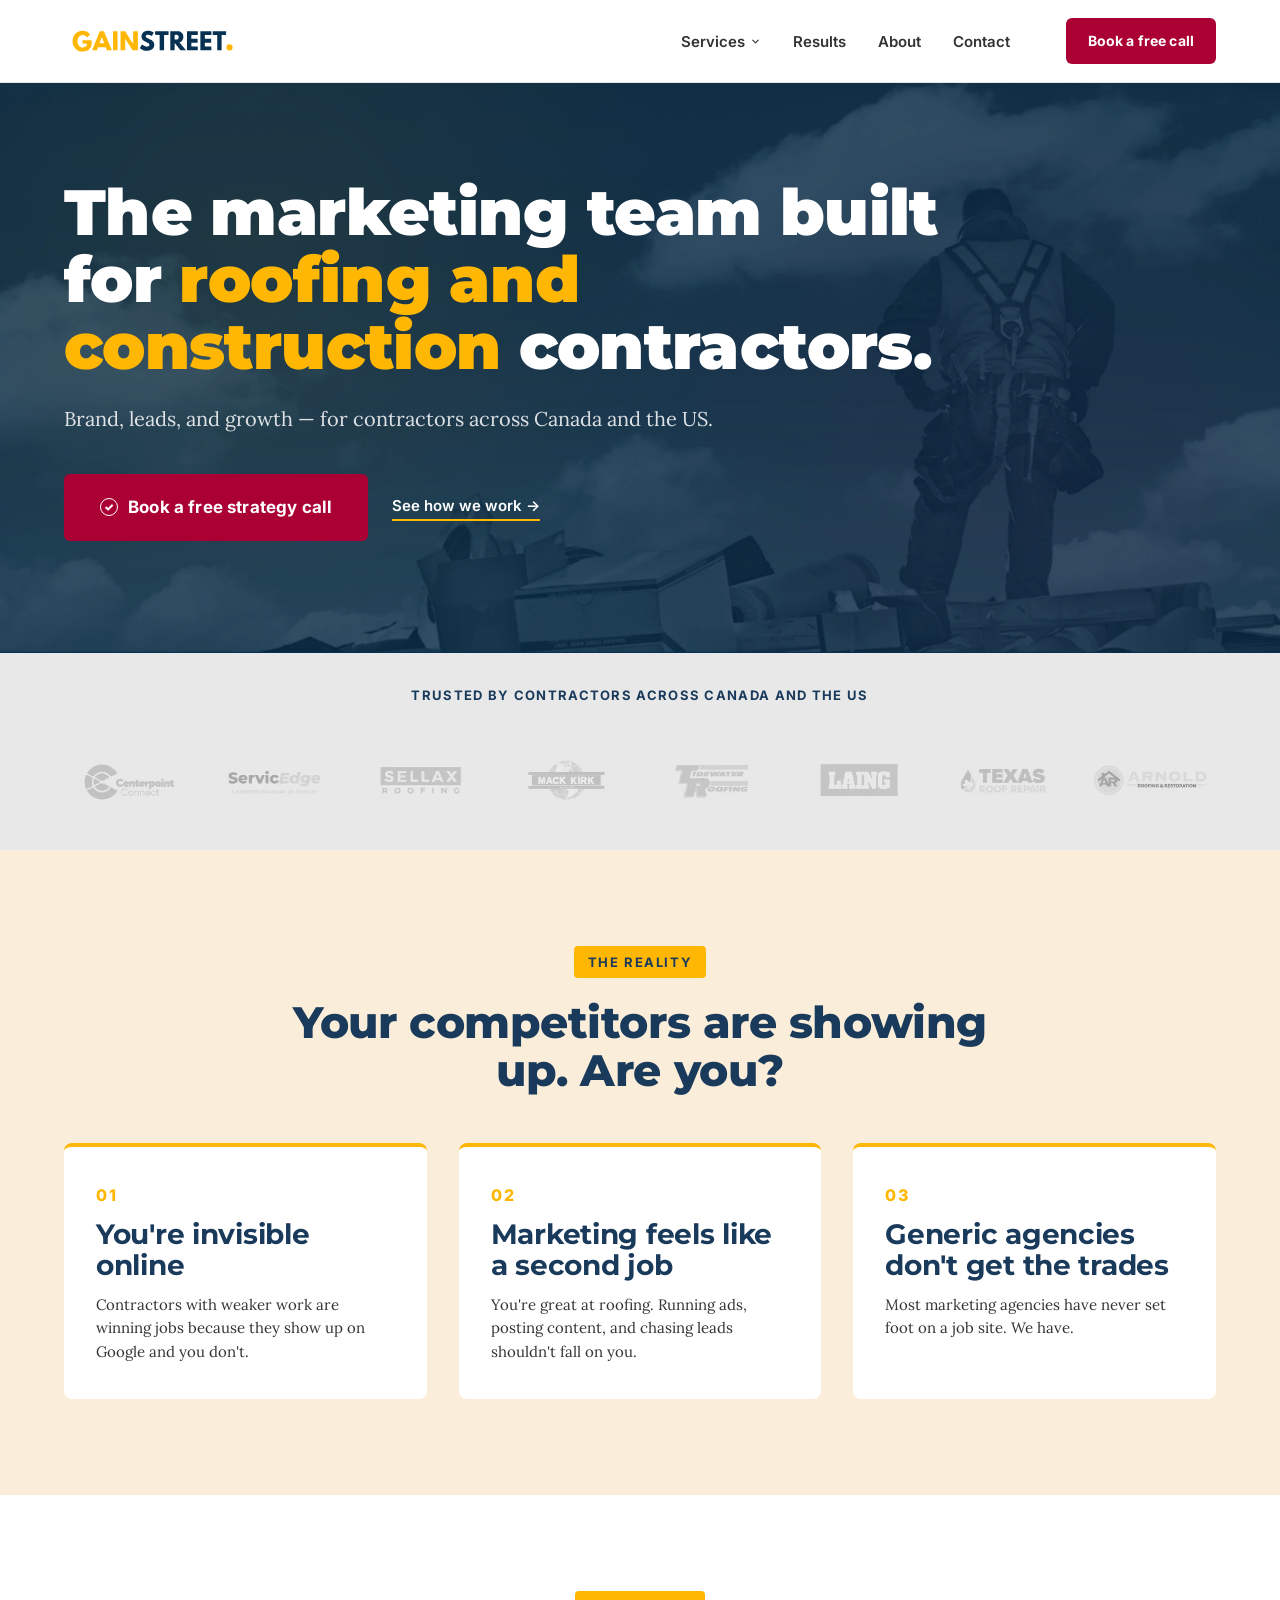
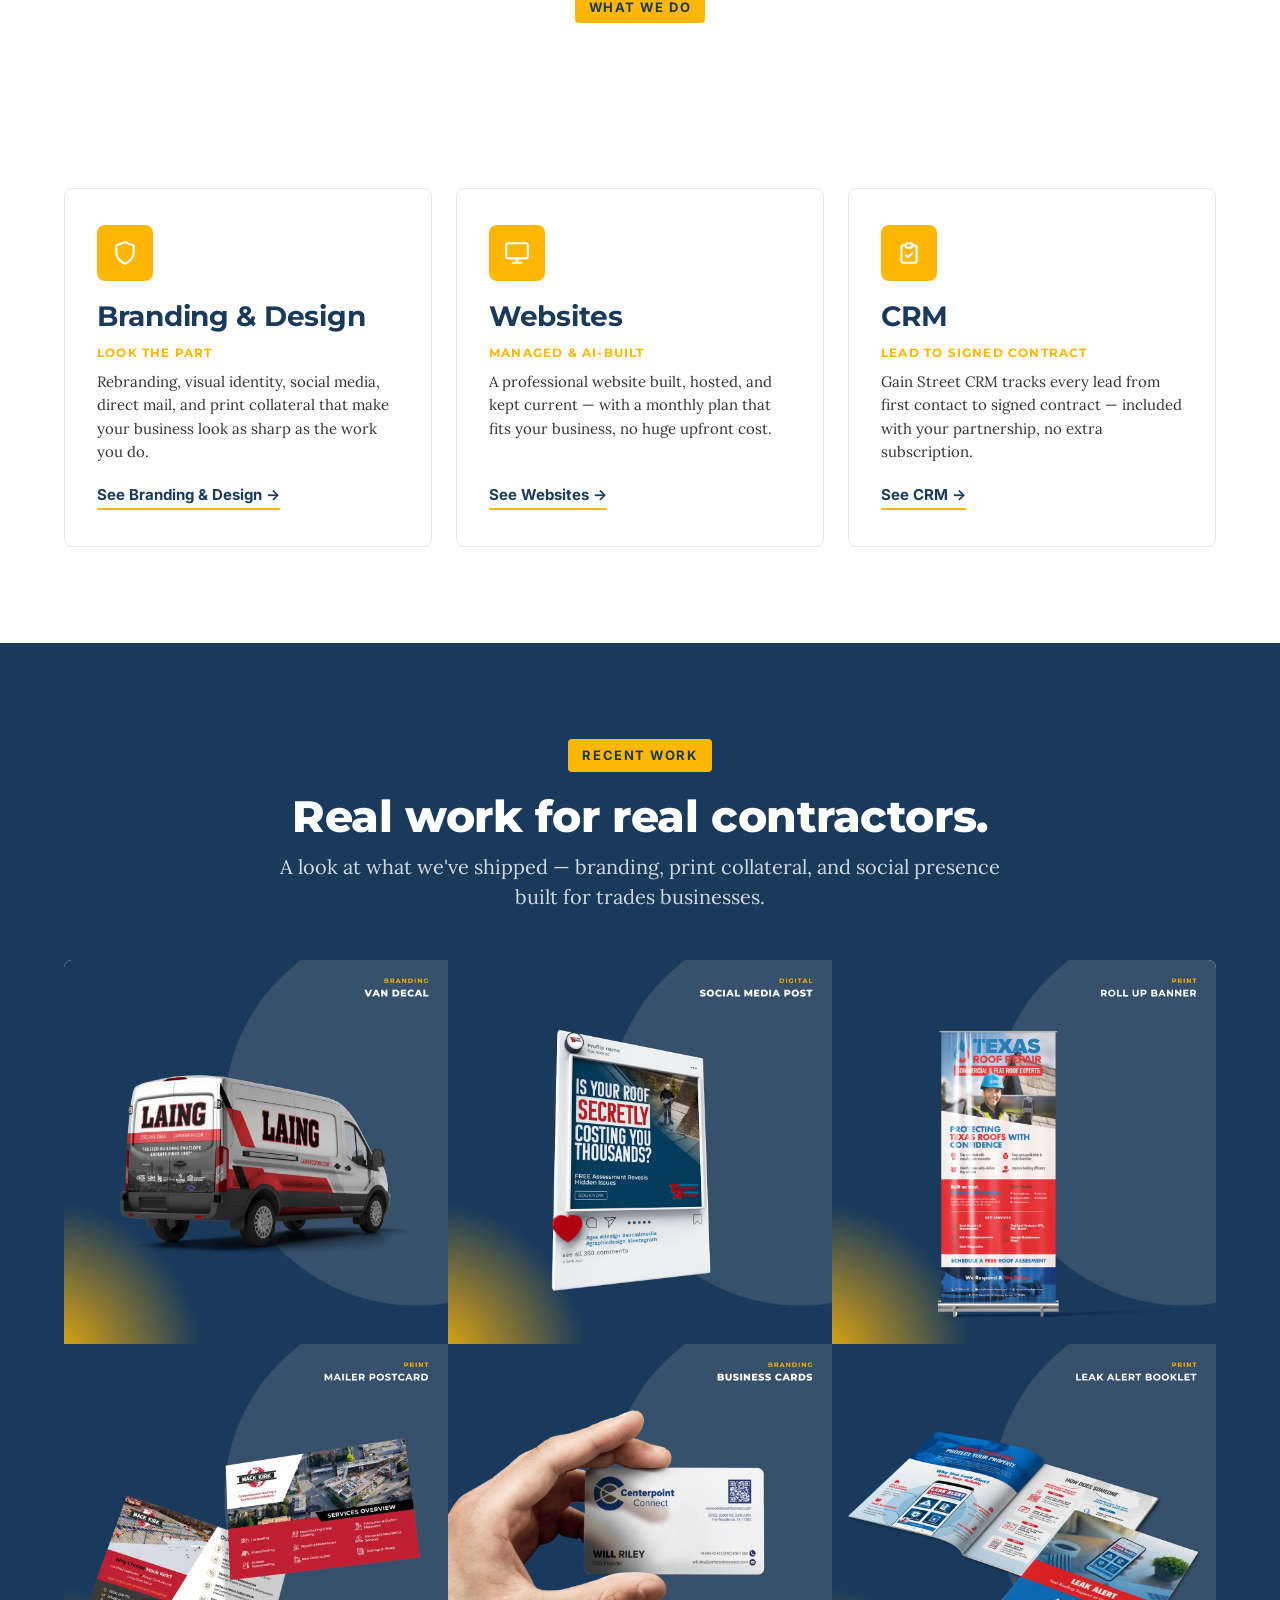
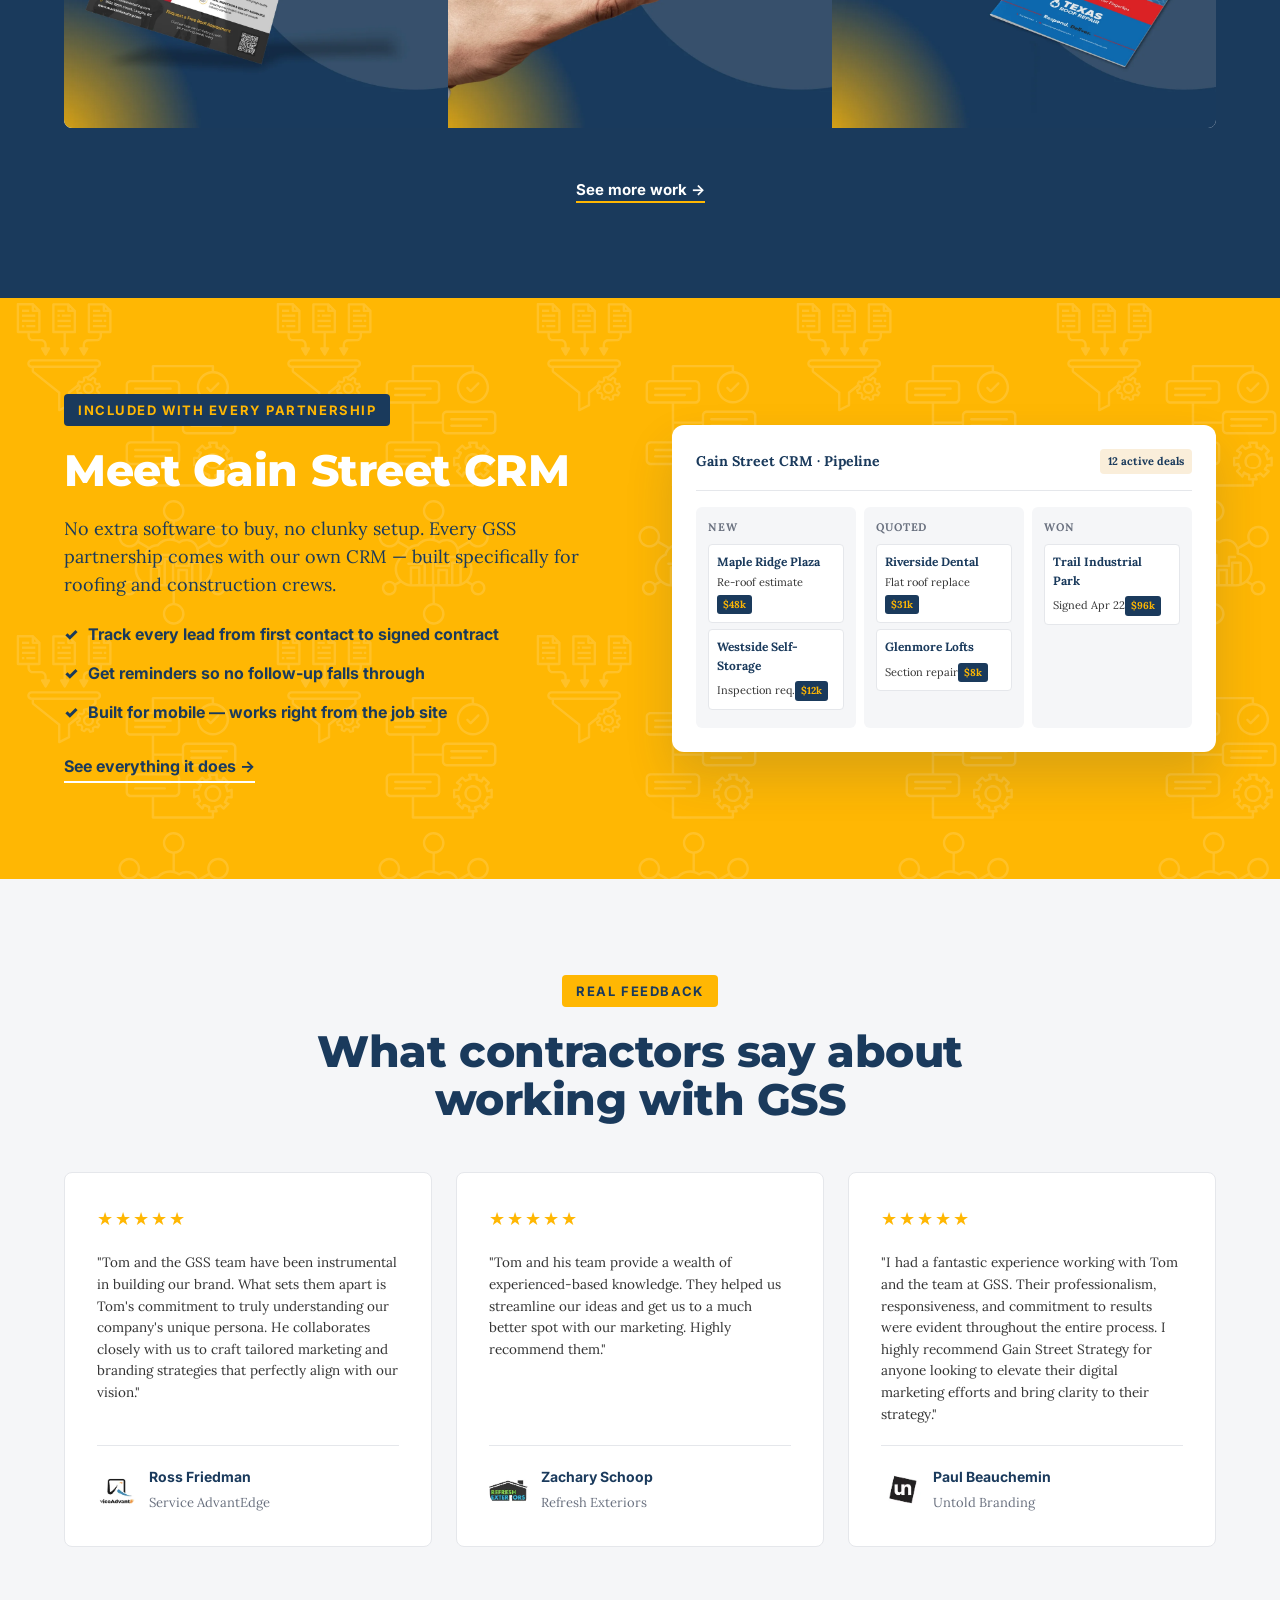
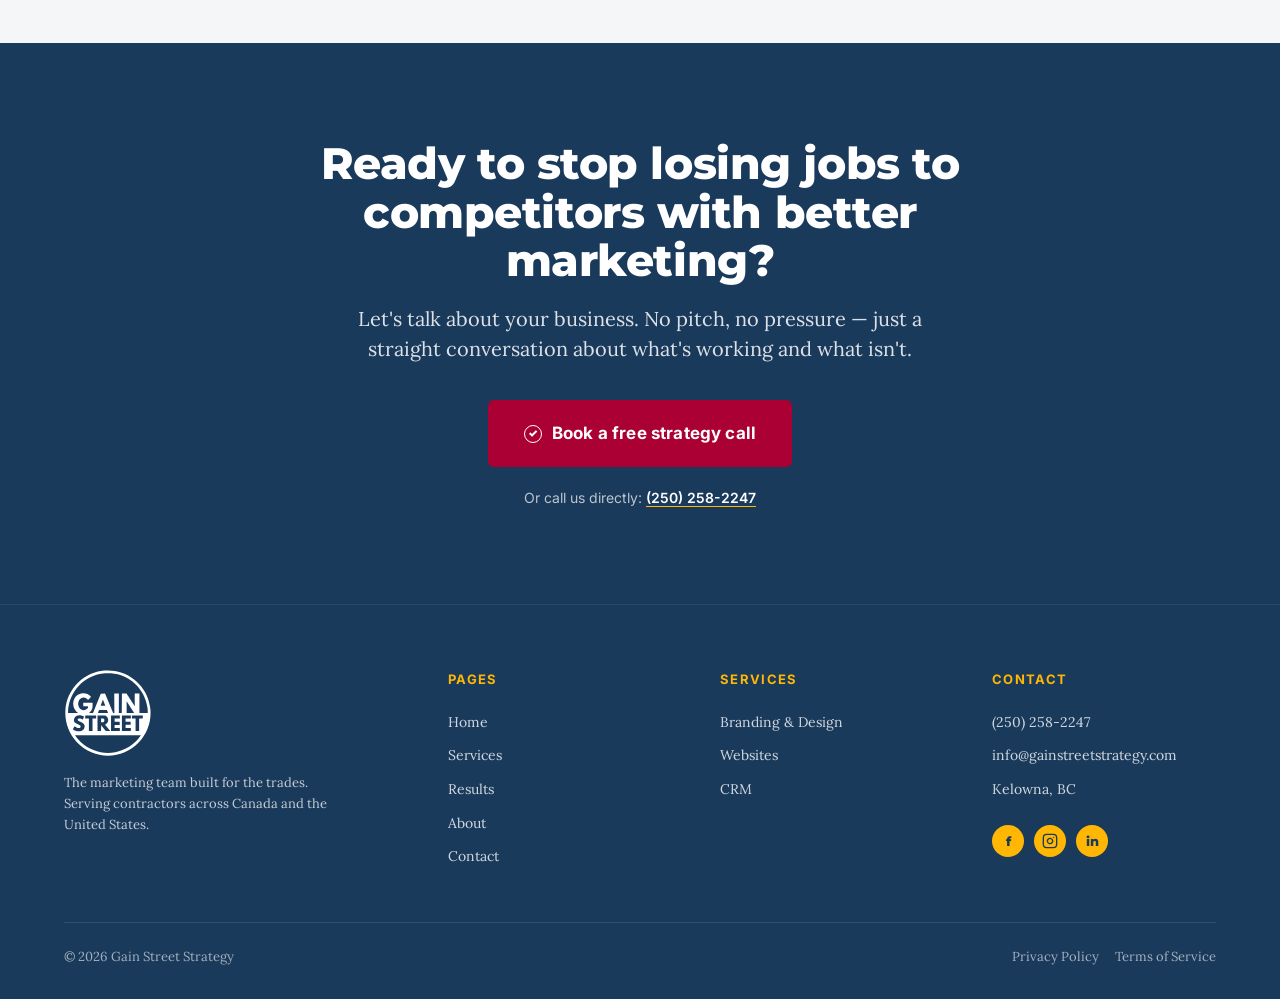
==== index.html @ 4bf68f02 "Add files via upload" ====
<!DOCTYPE html>
<html lang="en">
<head><meta http-equiv="Content-Type" content="text/html; charset=UTF-8">
<script>document.documentElement.classList.add('js');</script>

<meta name="viewport" content="width=device-width, initial-scale=1.0">
<title>Gain Street Strategy — The marketing team built for roofing and construction contractors</title>
<meta name="description" content="Gain Street Strategy is the one-person marketing team for roofing and construction contractors across Canada and the US — websites, lead generation, branding, and a built-in CRM to help you win more work.">
<link rel="icon" type="image/svg+xml" href="images/favicon.svg">
<meta property="og:title" content="Gain Street Strategy — The marketing team built for roofing and construction contractors">
<meta property="og:description" content="Websites, lead generation, branding, and CRM built for roofing and construction contractors.">
<meta property="og:type" content="website">
<meta property="og:image" content="images/hero1.webp">
<meta name="twitter:card" content="summary_large_image">
<link rel="preconnect" href="https://fonts.googleapis.com/">
<link rel="preconnect" href="https://fonts.gstatic.com/" crossorigin="">
<link href="https://fonts.googleapis.com/css2?family=Montserrat:wght@400;500;600;700;800;900&family=Inter:wght@400;500;600;700;800;900&family=Lora:ital,wght@0,400;0,500;0,600;0,700;1,400;1,500&display=swap" rel="stylesheet">
<style>
/* =====================================================
   GAIN STREET STRATEGY — BRAND TOKENS
   Matches the "what we do" Canva reference file.
   Swap these in GHL theme settings or color picker.
   ===================================================== */
:root{
  --navy:    #1A3A5C;   /* primary dark */
  --amber:   #FFB703;   /* accent (highlights, NOT buttons) */
  --red:     #AA0033;   /* deep red — BUTTONS ONLY */
  --red-dark:#8a0029;   /* button hover */
  --cream:   #FAEEDA;   /* warm off-white accent bg */
  --text:    #333333;
  --muted:   #6B7280;
  --line:    #E5E7EB;
  --bg:      #FFFFFF;
}

*{box-sizing:border-box;margin:0;padding:0}
html{scroll-behavior:smooth}
body{
  font-family:'Lora',Georgia,serif;
  background:var(--bg);
  color:var(--text);
  line-height:1.55;
  font-size:17px;
  -webkit-font-smoothing:antialiased;
}
a{color:inherit;text-decoration:none}
img{max-width:100%;display:block}

/* ================ TYPOGRAPHY ================ */
h1,h2,h3,h4{font-family:'Montserrat',sans-serif;font-weight:800;letter-spacing:-0.01em;line-height:1.1;color:var(--navy)}
h1{font-size:clamp(40px,5.5vw,64px);font-weight:900;line-height:1.05}
h2{font-size:clamp(30px,3.6vw,44px)}
h3{font-size:clamp(22px,2.2vw,28px);font-weight:700}
h4{font-size:18px;font-weight:700}
p{font-size:17px;font-family:'Lora',Georgia,serif}
.lede{font-size:20px;color:var(--text);line-height:1.5;font-family:'Lora',Georgia,serif}

/* ================ LAYOUT UTILITIES ================ */
.container{max-width:1200px;margin:0 auto;padding:0 24px}
.section{padding:96px 0}
.section-sm{padding:64px 0}
.section-tight{padding:48px 0}
.center{text-align:center}
.eyebrow{
  display:inline-block;
  font-family:'Inter',sans-serif;font-size:13px;font-weight:700;letter-spacing:0.12em;text-transform:uppercase;
  color:var(--navy);background:var(--amber);
  padding:6px 14px;border-radius:4px;margin-bottom:20px;
}
.eyebrow.on-dark{color:var(--navy);background:var(--amber)}
.eyebrow.subtle{background:transparent;color:var(--muted);padding:0;margin-bottom:12px}
.amber-mark{color:var(--amber)}
.amber-underline{
  background:linear-gradient(transparent 65%,var(--amber) 65%);
  padding:0 4px;
}

/* ================ BUTTONS (deep red only) ================ */
.btn{
  display:inline-flex;align-items:center;justify-content:center;gap:10px;
  background:var(--red);color:#fff;
  padding:16px 28px;border-radius:6px;border:none;
  font-family:'Inter',sans-serif;font-weight:700;font-size:16px;
  cursor:pointer;transition:.15s;letter-spacing:0.01em;
}
.btn:hover{background:var(--red-dark);transform:translateY(-1px)}
.btn-lg{padding:20px 36px;font-size:17px}
.btn-arrow::after{content:"→";font-weight:700}
.chk{
  display:inline-flex;align-items:center;justify-content:center;
  width:18px;height:18px;border-radius:50%;border:1.5px solid #fff;
  font-size:11px;font-weight:900;flex-shrink:0;
}
.link-secondary{
  display:inline-flex;align-items:center;gap:6px;
  color:#fff;font-family:'Inter',sans-serif;font-weight:600;font-size:15px;
  border-bottom:2px solid var(--amber);padding-bottom:2px;
}
.link-amber{
  color:var(--navy);font-family:'Inter',sans-serif;font-weight:700;font-size:15px;
  border-bottom:2px solid var(--amber);padding-bottom:2px;
  display:flex;align-items:center;gap:6px;
  width:fit-content;
}

/* ================ NAV ================ */
.nav{
  position:sticky;top:0;z-index:50;
  background:var(--bg);border-bottom:1px solid var(--line);
}
.nav-inner{
  max-width:1200px;margin:0 auto;padding:18px 24px;
  display:flex;align-items:center;justify-content:space-between;gap:24px;
}
.logo{
  display:flex;align-items:center;gap:10px;
  font-family:'Montserrat',sans-serif;font-weight:800;font-size:22px;
  color:var(--navy);letter-spacing:-0.01em;line-height:1;
}
.logo img{height:36px;width:auto;display:block}
.logo .gain{color:var(--amber)}
.logo .street{color:var(--navy)}
.logo .dot{color:var(--amber)}
footer .logo .street{color:#fff}
.footer-badge{
  width:88px;height:88px;margin-bottom:16px;
}
.footer-badge img{width:100%;height:100%;display:block}
.nav-links{display:flex;align-items:center;gap:32px;list-style:none;margin-left:auto;margin-right:32px}
.nav-links a{font-family:'Inter',sans-serif;font-weight:600;font-size:15px;color:var(--text);transition:.15s}
.nav-links a:hover{color:var(--navy)}
.nav-links a.active{color:var(--navy);border-bottom:2px solid var(--amber);padding-bottom:4px}
.nav-cta{padding:12px 22px;font-size:14px}

/* ---- Services dropdown ---- */
.nav-dropdown{position:relative}
.nav-dropdown-trigger{display:inline-flex;align-items:center;gap:5px;cursor:default}
.nav-dropdown-trigger svg{width:11px;height:11px;transition:.15s;flex-shrink:0}
.nav-dropdown:hover .nav-dropdown-trigger svg{transform:rotate(180deg)}
.nav-dropdown-menu{
  position:absolute;top:100%;left:50%;transform:translateX(-50%);
  background:#fff;border:1px solid var(--line);border-radius:8px;
  box-shadow:0 16px 36px rgba(20,30,45,0.14);
  min-width:200px;padding:8px;list-style:none;
  opacity:0;visibility:hidden;pointer-events:none;
  transition:opacity .15s;
  z-index:60;
}
.nav-dropdown:hover .nav-dropdown-menu{opacity:1;visibility:visible;pointer-events:auto}
.nav-dropdown-menu li{padding:0}
.nav-dropdown-menu a{
  display:block;padding:10px 14px;border-radius:6px;font-size:14px;font-weight:600;color:var(--text);
  border:none;box-shadow:none;outline:none;
}
.nav-dropdown-menu a:hover{background:var(--cream);color:var(--navy)}
.nav-dropdown-menu a:focus{outline:none;box-shadow:none}
.nav-dropdown-menu a.active{color:var(--navy);background:var(--cream)}

/* ---- Mobile menu ---- */
.nav-toggle{
  display:none;flex-direction:column;justify-content:center;gap:5px;
  width:36px;height:36px;background:none;border:none;cursor:pointer;padding:0;flex-shrink:0;
}
.nav-toggle span{display:block;width:100%;height:2px;background:var(--navy);border-radius:2px;transition:.2s}
.nav-toggle.active span:nth-child(1){transform:translateY(7px) rotate(45deg)}
.nav-toggle.active span:nth-child(2){opacity:0}
.nav-toggle.active span:nth-child(3){transform:translateY(-7px) rotate(-45deg)}
.mobile-menu{
  display:none;position:absolute;top:100%;left:0;right:0;
  background:#fff;border-top:1px solid var(--line);
  padding:8px 24px 24px;max-height:80vh;overflow-y:auto;
  box-shadow:0 16px 32px rgba(20,30,45,0.1);
}
.mobile-menu.active{display:block}
.mobile-menu-links{list-style:none;display:flex;flex-direction:column}
.mobile-menu-links>li{border-bottom:1px solid var(--line)}
.mobile-menu-links>li:last-child{border-bottom:none}
.mobile-menu-links>li>a,
.mobile-dropdown-trigger{
  display:flex;align-items:center;justify-content:space-between;width:100%;
  padding:16px 4px;font-family:'Inter',sans-serif;font-weight:600;font-size:17px;color:var(--navy);
  background:none;border:none;text-align:left;cursor:pointer;
}
.mobile-dropdown-trigger svg{width:14px;height:14px;transition:.2s;flex-shrink:0;color:var(--muted)}
.mobile-dropdown.open .mobile-dropdown-trigger svg{transform:rotate(180deg)}
.mobile-dropdown-menu{list-style:none;max-height:0;overflow:hidden;transition:max-height .25s ease}
.mobile-dropdown.open .mobile-dropdown-menu{max-height:240px}
.mobile-dropdown-menu li{padding-left:12px}
.mobile-dropdown-menu a{display:block;padding:12px 8px;font-family:'Inter',sans-serif;font-weight:600;font-size:15px;color:var(--text)}
.mobile-dropdown-menu a.active{color:var(--navy)}
.mobile-menu-cta{margin-top:20px;width:100%}

/* ================ HERO (dark) ================ */
.hero-dark{
  background:var(--navy) url('images/hero1.webp') center/cover no-repeat;
  color:#fff;
  padding:96px 0 112px;
  position:relative;overflow:hidden;
}
.hero-dark::before{
  content:"";position:absolute;inset:0;
  background:
    radial-gradient(circle at 20% 30%,rgba(255,183,3,0.06),transparent 40%),
    radial-gradient(circle at 80% 70%,rgba(170,0,51,0.05),transparent 40%);
  pointer-events:none;
}
.hero-dark .container{position:relative}
.hero-dark h1{color:#fff;max-width:880px;margin-bottom:24px}
.hero-dark .lede{color:rgba(255,255,255,0.85);max-width:680px;margin-bottom:40px}
.hero-dark .hero-actions{display:flex;align-items:center;gap:24px;flex-wrap:wrap}

/* light hero variant for contact */
.hero-light{
  background:var(--cream);
  padding:80px 0 64px;
}
.hero-light h1{margin-bottom:16px}
.hero-light .lede{max-width:640px;color:var(--text)}

/* ================ SOCIAL PROOF BAR ================ */
.proof-bar{background:#e8e8e8;padding:32px 0 16px;border-bottom:1px solid var(--line)}
.proof-bar-inner{
  display:flex;flex-direction:column;align-items:center;gap:24px;
  text-align:center;
}
.proof-label{
  font-family:'Inter',sans-serif;font-size:13px;font-weight:700;letter-spacing:0.1em;text-transform:uppercase;
  color:var(--navy);
}
.proof-logos{
  display:grid;grid-template-columns:repeat(8,minmax(0,130px));
  column-gap:16px;
  justify-content:space-between;justify-items:center;align-items:center;
  width:100%;
}
.proof-logo{
  font-weight:700;color:var(--navy);font-size:17px;letter-spacing:-0.01em;
  opacity:0.7;
}
.proof-logo-img{
  height:auto;width:130px;object-fit:contain;
  filter:grayscale(100%);opacity:0.6;
}

/* ================ PROBLEM SECTION ================ */
.problem-section{background:var(--cream)}
.problem-grid{display:grid;grid-template-columns:repeat(3,1fr);gap:32px;margin-top:48px}
.problem-card{
  background:#fff;padding:36px 32px;border-radius:8px;
  border-top:4px solid var(--amber);
}
.problem-card .num{
  font-family:'Inter',sans-serif;font-weight:800;color:var(--amber);font-size:16px;letter-spacing:0.12em;margin-bottom:12px;
  display:block;
}
.problem-card h3{margin-bottom:12px}
.problem-card p{color:var(--text);font-size:15px}

/* ================ SERVICES OVERVIEW (3 cards) ================ */
.services-overview{background:#fff}
.services-grid{display:grid;grid-template-columns:repeat(3,1fr);gap:24px;margin-top:48px}
.service-card{
  background:#fff;padding:36px 32px;border-radius:8px;
  border:1.5px solid var(--line);transition:.2s;
  display:flex;flex-direction:column;
}
.service-card:hover{border-color:var(--amber);transform:translateY(-4px);box-shadow:0 12px 32px rgba(26,58,92,0.08)}
.service-card .icon-box{
  width:56px;height:56px;border-radius:8px;background:var(--amber);
  display:flex;align-items:center;justify-content:center;
  margin-bottom:20px;color:var(--navy);
}
.service-card .icon-box svg{width:26px;height:26px}
.service-card .kicker{
  font-family:'Montserrat',sans-serif;font-size:12px;font-weight:700;color:var(--amber);
  text-transform:uppercase;letter-spacing:0.1em;margin-bottom:8px;display:block;
}
.service-card h3{margin-bottom:12px}
.service-card p{flex:1;margin-bottom:20px;color:var(--text);font-size:15px}
.service-card .link-amber{margin-top:auto}

/* ================ WORK SAMPLES ================ */
.work-samples{background:var(--navy);padding:96px 0;position:relative}
.work-samples h2{color:#fff}
.work-samples .lede{color:rgba(255,255,255,0.8)}
.work-grid{display:grid;grid-template-columns:repeat(3,1fr);gap:0;margin-top:48px;border-radius:8px;overflow:hidden}
.work-grid-wrap{position:relative}
.work-nav{
  position:absolute;top:50%;transform:translateY(-50%);width:40px;height:40px;border-radius:50%;
  background:rgba(0,0,0,0.35);color:#fff;display:flex;align-items:center;justify-content:center;
  font-size:16px;z-index:2;cursor:pointer;transition:.15s;
}
.work-nav:hover{background:rgba(0,0,0,0.6)}
.work-nav.prev{left:12px}
.work-nav.next{right:12px}
.work-card{
  background:#fff;overflow:hidden;transition:.2s;display:flex;flex-direction:column;position:relative;
}
.work-card:hover{transform:translateY(-2px)}
.work-image{
  aspect-ratio:1/1;
  display:flex;align-items:center;justify-content:center;
  position:relative;overflow:hidden;
}
.work-image img{width:100%;height:100%;object-fit:cover;display:block}
.work-image .ph-label{
  position:absolute;inset:auto 16px 16px 16px;
  color:#fff;font-family:'Inter',sans-serif;
  font-size:10px;font-weight:700;letter-spacing:0.1em;text-transform:uppercase;
  text-shadow:0 1px 4px rgba(0,0,0,0.6);
}
/* themed placeholder backgrounds (so the layout reads even without real images) */
.work-image.ph-uproof{
  background:
    radial-gradient(circle at 70% 30%,rgba(255,90,30,0.15),transparent 50%),
    linear-gradient(135deg,#1f1f1f 0%,#2d2d2d 100%);
  color:#FF5A1E;
}
.work-image.ph-uproof .ph-mark{
  font-family:'Inter',sans-serif;font-weight:900;font-size:48px;letter-spacing:-0.03em;
  color:#bdbdbd;opacity:0.45;text-transform:uppercase;
}
.work-image.ph-uproof .ph-mark span{color:#FF5A1E;opacity:1}
.work-image.ph-carefree{
  background:
    radial-gradient(circle at 30% 30%,rgba(125,200,250,0.25),transparent 60%),
    linear-gradient(135deg,#0d2b4a 0%,#1c5976 100%);
  color:#7DC8FA;
}
.work-image.ph-carefree .ph-mark{
  font-family:'Inter',sans-serif;font-weight:700;font-size:22px;
  color:#ffffff;letter-spacing:0.01em;
  background:rgba(28,89,118,0.7);padding:14px 22px;border-radius:6px;
  border:1px solid rgba(255,255,255,0.15);
}
.work-meta{padding:24px 28px}
.work-tag{
  display:inline-block;font-size:11px;font-weight:700;letter-spacing:0.12em;text-transform:uppercase;
  color:var(--amber);background:var(--navy);padding:4px 10px;border-radius:4px;margin-bottom:12px;
}
.work-meta h3{font-size:20px;margin-bottom:6px}
.work-meta .work-type{font-size:14px;color:var(--muted)}
.work-cta-row{margin-top:48px;text-align:center}
.work-cta-row a{
  color:#fff;font-family:'Inter',sans-serif;font-weight:700;font-size:15px;
  border-bottom:2px solid var(--amber);padding-bottom:2px;
}

/* ================ CRM SPOTLIGHT ================ */
.crm-spotlight{background:var(--amber);color:var(--navy);padding:96px 0;position:relative;overflow:hidden}
.crm-spotlight::before{
  content:"";
  position:absolute;inset:0;
  background:url('images/icons-background-crm.svg') repeat;
  background-size:260px auto;
  filter:brightness(0) invert(1);opacity:0.15;pointer-events:none;z-index:0;
}
.crm-grid{display:grid;grid-template-columns:1fr 1fr;gap:64px;align-items:center;position:relative;z-index:1}
.crm-grid .eyebrow{background:var(--navy);color:var(--amber)}
.crm-grid h2{color:#fff;margin-bottom:20px}
.crm-grid p{color:var(--navy);font-size:18px;margin-bottom:24px;max-width:520px}
.crm-checklist{list-style:none;display:flex;flex-direction:column;gap:14px;margin-bottom:28px}
.crm-checklist li{
  display:flex;align-items:flex-start;gap:10px;
  font-family:'Inter',sans-serif;font-weight:700;color:var(--navy);font-size:16px;
}
.crm-checklist li::before{content:"✓";font-weight:900}
.crm-grid .crm-cta{
  color:var(--navy);font-family:'Inter',sans-serif;font-weight:700;font-size:16px;
  border-bottom:2px solid #fff;padding-bottom:2px;
  display:inline-flex;gap:8px;align-items:center;
}
.crm-visual img{width:100%;height:auto;display:block}
.crm-mock{
  background:#fff;border-radius:12px;padding:24px;
  box-shadow:0 24px 48px rgba(26,58,92,0.16);
}
.crm-mock-header{
  display:flex;align-items:center;justify-content:space-between;
  padding-bottom:16px;border-bottom:1px solid var(--line);margin-bottom:16px;
}
.crm-mock-header strong{color:var(--navy);font-size:14px}
.crm-mock-header .pill{
  font-size:11px;font-weight:700;background:var(--cream);color:var(--navy);
  padding:4px 8px;border-radius:4px;
}
.crm-pipeline{display:grid;grid-template-columns:repeat(3,1fr);gap:8px}
.crm-col{background:#F5F6F8;border-radius:6px;padding:12px;min-height:140px}
.crm-col-label{font-size:11px;font-weight:700;color:var(--muted);text-transform:uppercase;letter-spacing:0.08em;margin-bottom:8px}
.crm-deal{
  background:#fff;border:1px solid var(--line);border-radius:4px;
  padding:8px;margin-bottom:6px;font-size:11px;color:var(--text);
}
.crm-deal strong{color:var(--navy);display:block;font-size:12px;margin-bottom:2px}
.crm-deal .amt{color:var(--amber);font-weight:700;background:var(--navy);padding:2px 6px;border-radius:3px;font-size:10px;display:inline-block;margin-top:4px}

/* ================ TESTIMONIALS ================ */
.testimonials{background:#F5F6F8;padding:96px 0}
.testimonial-grid{display:grid;grid-template-columns:repeat(3,1fr);gap:24px;margin-top:48px}
.testimonial-card{
  background:#fff;padding:32px;border-radius:8px;
  border:1px solid var(--line);
  display:flex;flex-direction:column;gap:20px;
}
.stars{color:var(--amber);font-size:18px;letter-spacing:2px}
.testimonial-card blockquote{
  font-size:13.5px;color:var(--text);line-height:1.6;flex:1;
}
.testimonial-author{
  display:flex;align-items:center;gap:12px;
  padding-top:20px;border-top:1px solid var(--line);
}
.author-logo{
  width:40px;height:40px;border-radius:50%;background:var(--navy);color:#fff;
  display:flex;align-items:center;justify-content:center;
  font-weight:700;font-size:14px;flex-shrink:0;
  overflow:hidden;
}
.author-logo img{width:100%;height:100%;object-fit:cover;display:block}
.author-meta strong{display:block;font-family:'Inter',sans-serif;font-size:14px;color:var(--navy);font-weight:700}
.author-meta span{font-size:13px;color:var(--muted)}

/* ================ FINAL CTA ================ */
.final-cta{background:var(--navy);color:#fff;padding:96px 0;text-align:center}
.final-cta h2{color:#fff;margin-bottom:20px;max-width:800px;margin-left:auto;margin-right:auto}
.final-cta .lede{color:rgba(255,255,255,0.85);max-width:600px;margin:0 auto 36px}
.final-cta .phone-line{
  margin-top:20px;font-family:'Inter',sans-serif;font-size:14px;color:rgba(255,255,255,0.7);
}
.final-cta .phone-line a{color:#fff;font-weight:600;border-bottom:1px solid var(--amber)}

/* ================ FOOTER ================ */
footer{background:var(--navy);color:#fff;padding:64px 0 32px;border-top:1px solid rgba(255,255,255,0.08)}
.footer-grid{display:grid;grid-template-columns:1.5fr 1fr 1fr 1fr;gap:48px;margin-bottom:48px}
.footer-grid .logo{color:#fff;margin-bottom:16px}
.footer-tagline{color:rgba(255,255,255,0.75);font-size:13px;line-height:1.6;max-width:280px}
.footer-grid h5{
  font-family:'Inter',sans-serif;font-size:13px;font-weight:700;letter-spacing:0.1em;text-transform:uppercase;
  color:var(--amber);margin-bottom:16px;
}
.footer-grid ul{list-style:none}
.footer-grid li{padding:6px 0;font-size:14px;color:rgba(255,255,255,0.8)}
.footer-grid a:hover{color:var(--amber)}
.footer-bottom{
  border-top:1px solid rgba(255,255,255,0.1);padding-top:24px;
  display:flex;justify-content:space-between;
  font-size:13px;color:rgba(255,255,255,0.6);
}
.footer-bottom a{margin-left:16px}
.social-icons{display:flex;gap:10px;margin-top:18px}
.social-icons a{
  width:32px;height:32px;border-radius:50%;background:var(--amber);color:var(--navy);
  display:flex;align-items:center;justify-content:center;
  font-weight:800;font-size:13px;font-family:'Montserrat',sans-serif;
  transition:color .15s ease;
}
.social-icons a:hover{color:#fff}

/* ================ SERVICES PAGE — BUCKETS ================ */
.bucket{padding:80px 0;border-bottom:1px solid var(--line)}
.bucket:nth-child(even){background:var(--cream)}
.bucket-head{display:grid;grid-template-columns:1fr 1.5fr;gap:64px;margin-bottom:40px;align-items:start}
.bucket-num{
  font-size:13px;font-weight:700;color:var(--amber);
  letter-spacing:0.15em;text-transform:uppercase;margin-bottom:8px;
}
.bucket-head h2{margin-bottom:0}
.bucket-head .body p{font-size:18px;line-height:1.6}
.bucket-services{display:grid;grid-template-columns:repeat(3,1fr);gap:24px}
.bucket-service{
  background:#fff;padding:28px;border-radius:8px;
  border:1px solid var(--line);
}
.bucket-service h4{
  color:var(--navy);font-size:18px;font-weight:700;margin-bottom:10px;
  display:flex;align-items:center;gap:10px;
}
.bucket-service h4::before{
  content:"";width:8px;height:8px;background:var(--amber);border-radius:50%;flex-shrink:0;
}
.bucket-service p{font-size:15px;color:var(--text);line-height:1.55}

/* ================ ABOUT PAGE ================ */
.story{padding:96px 0;background:#fff}
.story-grid{display:grid;grid-template-columns:1fr 1.5fr;gap:64px;align-items:start}
.story-photo{
  aspect-ratio:4/5;background:var(--navy);border-radius:8px;
  display:flex;align-items:center;justify-content:center;
  color:rgba(255,255,255,0.5);font-size:14px;font-weight:600;
  position:relative;overflow:hidden;
}
.story-photo::after{
  content:"[ Photo of Tom — placeholder ]";
}
.story-body h2{margin-bottom:20px}
.story-body p{font-size:17px;line-height:1.7;color:var(--text);margin-bottom:18px}
.differentiators{padding:96px 0;background:var(--cream)}
.diff-grid{display:grid;grid-template-columns:repeat(3,1fr);gap:24px;margin-top:48px}
.diff-card{
  background:#fff;padding:36px 28px;border-radius:8px;
  border-left:4px solid var(--amber);
}
.diff-card .diff-num{font-weight:800;color:var(--amber);font-size:14px;letter-spacing:0.1em;margin-bottom:10px;display:block}
.diff-card h3{margin-bottom:12px;font-size:22px}
.diff-card p{font-size:15px;color:var(--text);line-height:1.6}

/* ================ CONTACT PAGE ================ */
.contact-section{padding:64px 0;background:#fff}
.contact-grid{display:grid;grid-template-columns:1.5fr 1fr;gap:64px;align-items:start}
.form-card{
  background:var(--cream);padding:40px;border-radius:8px;
}
.form-card h3{margin-bottom:8px}
.form-card .form-note{font-size:14px;color:var(--muted);margin-bottom:24px}
.form-row{margin-bottom:18px}
.form-row.two-col{display:grid;grid-template-columns:1fr 1fr;gap:16px}
.form-row label{
  display:block;font-size:13px;font-weight:600;color:var(--navy);
  margin-bottom:6px;letter-spacing:0.02em;
}
.form-row input,.form-row textarea{
  width:100%;padding:12px 14px;font-family:inherit;font-size:15px;
  background:#fff;border:1.5px solid var(--line);border-radius:6px;
  color:var(--text);transition:.15s;
}
.form-row input:focus,.form-row textarea:focus{outline:none;border-color:var(--amber)}
.form-row textarea{min-height:120px;resize:vertical}
.req::after{content:" *";color:var(--red)}
.form-card .btn{width:100%;margin-top:8px}
.calendar-card{
  background:#fff;border:2px dashed var(--amber);border-radius:8px;padding:32px;
}
.calendar-card .small-label{font-size:12px;font-weight:700;letter-spacing:0.1em;text-transform:uppercase;color:var(--amber);margin-bottom:8px}
.calendar-card h4{margin-bottom:16px;color:var(--navy)}
.calendar-grid{display:grid;grid-template-columns:repeat(7,1fr);gap:4px;margin-top:16px}
.cal-day-label{font-size:10px;color:var(--muted);text-align:center;padding:4px 0;font-weight:600}
.cal-day{
  aspect-ratio:1;display:flex;align-items:center;justify-content:center;
  font-size:13px;color:var(--text);border-radius:4px;cursor:pointer;
  border:1px solid transparent;
}
.cal-day:hover{background:var(--cream)}
.cal-day.available{background:var(--cream);color:var(--navy);font-weight:600}
.cal-day.selected{background:var(--navy);color:#fff;font-weight:700}
.cal-day.empty{visibility:hidden}
.contact-info-block{
  background:var(--navy);color:#fff;padding:40px;border-radius:8px;
}
.contact-info-block h4{color:#fff;margin-bottom:20px}
.contact-info-block .info-row{
  padding:14px 0;border-bottom:1px solid rgba(255,255,255,0.1);
}
.contact-info-block .info-row:last-child{border-bottom:none}
.contact-info-block .info-label{font-size:12px;font-weight:700;letter-spacing:0.1em;text-transform:uppercase;color:var(--amber);margin-bottom:4px}
.contact-info-block .info-value{font-size:15px;color:#fff}
.contact-info-block a{color:#fff;border-bottom:1px solid var(--amber)}
.reassurance-strip{
  background:var(--cream);padding:48px 0;text-align:center;
}
.reassurance-strip p{
  max-width:700px;margin:0 auto;font-size:18px;color:var(--navy);font-weight:500;line-height:1.5;
}

/* ================ RESULTS PAGE — placeholder ================ */
.results-grid{display:grid;grid-template-columns:repeat(3,1fr);gap:24px;margin-top:48px}
.results-card{
  background:#fff;border:1.5px dashed var(--line);
  border-radius:8px;padding:48px 32px;text-align:center;
  display:flex;flex-direction:column;align-items:center;gap:12px;
}
.results-card .placeholder-logo{
  width:72px;height:72px;border-radius:50%;
  background:var(--cream);color:var(--navy);
  display:flex;align-items:center;justify-content:center;
  font-weight:800;font-size:22px;letter-spacing:0.05em;
}
.results-card h4{color:var(--navy);font-size:18px}
.results-card p{font-size:14px;color:var(--muted)}
.results-card .coming-soon{
  font-size:11px;font-weight:700;letter-spacing:0.12em;text-transform:uppercase;
  color:var(--amber);background:var(--navy);
  padding:4px 10px;border-radius:4px;
}

/* ================ MOCKUP DIVIDER (helper, remove in GHL build) ================ */
.mockup-divider{
  background:#0d1d2e;color:var(--amber);padding:14px 24px;
  font-size:12px;font-weight:700;letter-spacing:0.18em;text-transform:uppercase;
  text-align:center;border-top:2px solid var(--amber);border-bottom:2px solid var(--amber);
}
.mockup-divider span{color:rgba(255,255,255,0.5);margin:0 12px;font-weight:400}

/* ================ RESPONSIVE ================ */
@media(max-width:900px){
  h1{font-size:36px}
  h2{font-size:28px}
  .section{padding:64px 0}
  .nav-links{display:none}
  .nav-toggle{display:flex}
  .problem-grid,.services-grid,.testimonial-grid,.bucket-services,.diff-grid,.results-grid,.work-grid{grid-template-columns:1fr}
  .crm-grid,.bucket-head,.story-grid,.contact-grid,.footer-grid{grid-template-columns:1fr;gap:32px}
  .crm-spotlight,.testimonials,.story,.differentiators,.final-cta{padding:64px 0}
  .form-row.two-col{grid-template-columns:1fr}
}

/* ================ SCROLL REVEAL ================ */
.js h1,
.js h2{
  opacity:0;transform:translateY(60px);
  transition:opacity 1.1s cubic-bezier(0.22,0.61,0.36,1),transform 1.1s cubic-bezier(0.22,0.61,0.36,1);
}
.js h1.in-view,
.js h2.in-view{
  opacity:1;transform:translateY(0);
}

/* ================ LIGHTBOX ================ */
.work-image img{cursor:zoom-in}
.lightbox-overlay{
  position:fixed;inset:0;background:rgba(10,20,30,0.9);
  display:none;align-items:center;justify-content:center;
  z-index:999;padding:40px;cursor:zoom-out;
}
.lightbox-overlay.active{display:flex}
.lightbox-overlay img{max-width:90vw;max-height:90vh;object-fit:contain;border-radius:4px;box-shadow:0 20px 60px rgba(0,0,0,0.5)}
.lightbox-nav{
  position:fixed;top:50%;transform:translateY(-50%);
  width:52px;height:52px;border-radius:50%;
  background:rgba(255,255,255,0.12);border:1.5px solid rgba(255,255,255,0.4);
  color:#fff;font-size:22px;line-height:1;display:flex;align-items:center;justify-content:center;
  cursor:pointer;transition:.15s;z-index:1000;
}
.lightbox-nav:hover{background:rgba(255,255,255,0.28)}
.lightbox-prev{left:24px}
.lightbox-next{right:24px}
@media(max-width:600px){
  .lightbox-nav{width:40px;height:40px;font-size:18px}
  .lightbox-prev{left:8px}
  .lightbox-next{right:8px}
}
</style>
</head>
<body>

<section id="home">

  <!-- ============ NAV ============
       GHL: Use site-wide header. Logo (left), 4 menu items + 1 button (right).
  -->
  <nav class="nav">
    <div class="nav-inner">
      <a href="index.html" class="logo"><img src="images/gss-horizontal-logo.svg" alt="Gain Street Strategy"></a>
      <ul class="nav-links">
        <li class="nav-dropdown">
          <a href="services.html" class="nav-dropdown-trigger">Services <svg viewBox="0 0 24 24" fill="none" stroke="currentColor" stroke-width="2.5" stroke-linecap="round" stroke-linejoin="round"><polyline points="6 9 12 15 18 9"/></svg></a>
          <ul class="nav-dropdown-menu">
            <li><a href="services.html">Branding &amp; Design</a></li>
            <li><a href="websites.html">Websites</a></li>
            <li><a href="crm.html">CRM</a></li>
          </ul>
        </li>
        <li><a href="results.html">Results</a></li>
        <li><a href="about.html">About</a></li>

        <li><a href="contact.html">Contact</a></li>
      </ul>
      <a href="contact.html" class="btn nav-cta">Book a free call</a>
      <button type="button" class="nav-toggle" id="navToggle" aria-label="Open menu" aria-expanded="false">
        <span></span><span></span><span></span>
      </button>
    </div>
    <div class="mobile-menu" id="mobileMenu">
      <ul class="mobile-menu-links">
        <li class="mobile-dropdown">
          <button type="button" class="mobile-dropdown-trigger">Services <svg viewBox="0 0 24 24" fill="none" stroke="currentColor" stroke-width="2.5" stroke-linecap="round" stroke-linejoin="round"><polyline points="6 9 12 15 18 9"/></svg></button>
          <ul class="mobile-dropdown-menu">
            <li><a href="services.html">Branding &amp; Design</a></li>
            <li><a href="websites.html">Websites</a></li>
            <li><a href="crm.html">CRM</a></li>
          </ul>
        </li>
        <li><a href="results.html">Results</a></li>
        <li><a href="about.html">About</a></li>
        <li><a href="contact.html">Contact</a></li>
      </ul>
      <a href="contact.html" class="btn mobile-menu-cta">Book a free call</a>
    </div>
  </nav>

  <!-- ============ HERO ============
       GHL: Full-width section, navy background, 1 column, centered or left-aligned.
  -->
  <div class="hero-dark">
    <div class="container">
      <h1>The marketing team built for <span class="amber-mark">roofing and construction</span> contractors.</h1>
      <p class="lede">Brand, leads, and growth — for contractors across Canada and the US.</p>
      <div class="hero-actions">
        <a href="contact.html" class="btn btn-lg"><span class="chk">✓</span>Book a free strategy call</a>
        <a href="services.html" class="link-secondary">See how we work →</a>
      </div>
    </div>
  </div>

  <!-- ============ SOCIAL PROOF BAR ============
       GHL: Light-gray full-width row, 1 column, centered. Replace text with logo images.
  -->
  <div class="proof-bar">
    <div class="container">
      <div class="proof-bar-inner">
        <span class="proof-label">Trusted by contractors across Canada and the US</span>
        <div class="proof-logos">
          <img class="proof-logo-img" src="images/client-logo1.webp" alt="Client logo">
          <img class="proof-logo-img" src="images/client-logo2.webp" alt="Client logo">
          <img class="proof-logo-img" src="images/client-logo3.webp" alt="Client logo">
          <img class="proof-logo-img" src="images/client-logo4.webp" alt="Client logo">
          <img class="proof-logo-img" src="images/client-logo5.webp" alt="Client logo">
          <img class="proof-logo-img" src="images/client-logo6.webp" alt="Client logo">
          <img class="proof-logo-img" src="images/client-logo7.webp" alt="Client logo">
          <img class="proof-logo-img" src="images/client-logo8.webp" alt="Client logo">
        </div>
      </div>
    </div>
  </div>

  <!-- ============ PROBLEM SECTION ============
       GHL: Full-width section, cream bg, 1-row + 3-column grid below headline.
  -->
  <section class="section problem-section">
    <div class="container">
      <div class="center" style="max-width:700px;margin:0 auto 12px">
        <span class="eyebrow">The reality</span>
        <h2>Your competitors are showing up. Are you?</h2>
      </div>
      <div class="problem-grid">
        <div class="problem-card">
          <span class="num">01</span>
          <h3>You're invisible online</h3>
          <p>Contractors with weaker work are winning jobs because they show up on Google and you don't.</p>
        </div>
        <div class="problem-card">
          <span class="num">02</span>
          <h3>Marketing feels like a second job</h3>
          <p>You're great at roofing. Running ads, posting content, and chasing leads shouldn't fall on you.</p>
        </div>
        <div class="problem-card">
          <span class="num">03</span>
          <h3>Generic agencies don't get the trades</h3>
          <p>Most marketing agencies have never set foot on a job site. We have.</p>
        </div>
      </div>
    </div>
  </section>

  <!-- ============ SERVICES OVERVIEW (3 cards) ============
       GHL: Full-width section, white bg, 1-row + 3-column grid. Each card links to /services.
  -->
  <section class="section services-overview">
    <div class="container">
      <div class="center" style="max-width:780px;margin:0 auto 12px">
        <span class="eyebrow">What we do</span>
        <h2>Everything your business needs to grow — under one roof.</h2>
      </div>
      <div class="services-grid">
        <div class="service-card">
          <div class="icon-box"><svg viewBox="0 0 24 24" fill="none" stroke="#fff" stroke-width="2" stroke-linecap="round" stroke-linejoin="round"><path d="M12 22s8-4 8-10V5l-8-3-8 3v7c0 6 8 10 8 10z"/></svg></div>
          <h3>Branding &amp; Design</h3>
          <span class="kicker">Look the part</span>
          <p>Rebranding, visual identity, social media, direct mail, and print collateral that make your business look as sharp as the work you do.</p>
          <a href="services.html" class="link-amber">See Branding &amp; Design →</a>
        </div>
        <div class="service-card">
          <div class="icon-box"><svg viewBox="0 0 24 24" fill="none" stroke="#fff" stroke-width="2" stroke-linecap="round" stroke-linejoin="round"><rect x="2" y="3" width="20" height="14" rx="2" ry="2"/><line x1="8" y1="21" x2="16" y2="21"/><line x1="12" y1="17" x2="12" y2="21"/></svg></div>
          <h3>Websites</h3>
          <span class="kicker">Managed &amp; AI-built</span>
          <p>A professional website built, hosted, and kept current — with a monthly plan that fits your business, no huge upfront cost.</p>
          <a href="websites.html" class="link-amber">See Websites →</a>
        </div>
        <div class="service-card">
          <div class="icon-box"><svg viewBox="0 0 24 24" fill="none" stroke="#fff" stroke-width="2" stroke-linecap="round" stroke-linejoin="round"><path d="M9 5H7a2 2 0 0 0-2 2v12a2 2 0 0 0 2 2h10a2 2 0 0 0 2-2V7a2 2 0 0 0-2-2h-2"/><rect x="9" y="3" width="6" height="4" rx="1"/><path d="m9 14 2 2 4-4"/></svg></div>
          <h3>CRM</h3>
          <span class="kicker">Lead to signed contract</span>
          <p>Gain Street CRM tracks every lead from first contact to signed contract — included with your partnership, no extra subscription.</p>
          <a href="crm.html" class="link-amber">See CRM →</a>
        </div>
      </div>
    </div>
  </section>

  <!-- ============ WORK SAMPLES ============
       GHL: Full-width section, white bg, 1 row + 2-column grid (2x2 of cards).
       Each card: Image element + Text block. Replace placeholder rectangles with real images.
  -->
  <section class="work-samples">
    <div class="container">
      <div class="center" style="max-width:740px;margin:0 auto 12px">
        <span class="eyebrow">Recent work</span>
        <h2>Real work for real contractors.</h2>
        <p class="lede" style="margin-top:12px;color:rgba(255,255,255,0.8)">A look at what we've shipped — branding, print collateral, and social presence built for trades businesses.</p>
      </div>
      <div class="work-grid-wrap">
      <div class="work-grid">

        <!-- Work 1 -->
        <div class="work-card">
          <div class="work-image">
            <img src="images/work-sample-02.webp" alt="Van Decal">
          </div>
        </div>

        <!-- Work 2 -->
        <div class="work-card">
          <div class="work-image">
            <img src="images/work-sample-06.webp" alt="Social Media Post">
          </div>
        </div>

        <!-- Work 3 -->
        <div class="work-card">
          <div class="work-image">
            <img src="images/work-sample-08.webp" alt="Roll-Up Banner">
          </div>
        </div>

        <!-- Work 4 -->
        <div class="work-card">
          <div class="work-image">
            <img src="images/work-sample-10.webp" alt="Mailer Postcard: Services Overview">
          </div>
        </div>

        <!-- Work 5 -->
        <div class="work-card">
          <div class="work-image">
            <img src="images/work-sample-21.webp" alt="Business Cards">
          </div>
        </div>

        <!-- Work 6 -->
        <div class="work-card">
          <div class="work-image">
            <img src="images/work-sample-20.webp" alt="Leak Alert Booklet">
          </div>
        </div>

      </div>
      </div>
      <div class="work-cta-row">
        <a href="results.html#work-samples">See more work →</a>
      </div>
    </div>
  </section>

  <!-- ============ CRM SPOTLIGHT ============
       GHL: Full-width section, amber bg, 2-column row (text left, mockup right).
  -->
  <section class="crm-spotlight">
    <div class="container">
      <div class="crm-grid">
        <div>
          <span class="eyebrow">Included with every partnership</span>
          <h2>Meet Gain Street CRM</h2>
          <p>No extra software to buy, no clunky setup. Every GSS partnership comes with our own CRM — built specifically for roofing and construction crews.</p>
          <ul class="crm-checklist">
            <li>Track every lead from first contact to signed contract</li>
            <li>Get reminders so no follow-up falls through</li>
            <li>Built for mobile — works right from the job site</li>
          </ul>
          <a href="crm.html" class="crm-cta">See everything it does →</a>
        </div>
        <div class="crm-mock">
          <div class="crm-mock-header">
            <strong>Gain Street CRM · Pipeline</strong>
            <span class="pill">12 active deals</span>
          </div>
          <div class="crm-pipeline">
            <div class="crm-col">
              <div class="crm-col-label">New</div>
              <div class="crm-deal"><strong>Maple Ridge Plaza</strong>Re-roof estimate<span class="amt">$48k</span></div>
              <div class="crm-deal"><strong>Westside Self-Storage</strong>Inspection req.<span class="amt">$12k</span></div>
            </div>
            <div class="crm-col">
              <div class="crm-col-label">Quoted</div>
              <div class="crm-deal"><strong>Riverside Dental</strong>Flat roof replace<span class="amt">$31k</span></div>
              <div class="crm-deal"><strong>Glenmore Lofts</strong>Section repair<span class="amt">$8k</span></div>
            </div>
            <div class="crm-col">
              <div class="crm-col-label">Won</div>
              <div class="crm-deal"><strong>Trail Industrial Park</strong>Signed Apr 22<span class="amt">$96k</span></div>
            </div>
          </div>
        </div>
      </div>
    </div>
  </section>

  <!-- ============ TESTIMONIALS ============
       GHL: Full-width section, light gray bg, 1-row + 3-column grid.
  -->
  <section class="testimonials">
    <div class="container">
      <div class="center" style="max-width:700px;margin:0 auto 12px">
        <span class="eyebrow">Real feedback</span>
        <h2>What contractors say about working with GSS</h2>
      </div>
      <div class="testimonial-grid">
        <div class="testimonial-card">
          <div class="stars">★★★★★</div>
          <blockquote>"Tom and the GSS team have been instrumental in building our brand. What sets them apart is Tom's commitment to truly understanding our company's unique persona. He collaborates closely with us to craft tailored marketing and branding strategies that perfectly align with our vision."</blockquote>
          <div class="testimonial-author">
            <div class="author-logo"><img src="images/Service AdvantEdge logo.webp" alt="Service AdvantEdge"></div>
            <div class="author-meta"><strong>Ross Friedman</strong><span>Service AdvantEdge</span></div>
          </div>
        </div>
        <div class="testimonial-card">
          <div class="stars">★★★★★</div>
          <blockquote>"Tom and his team provide a wealth of experienced-based knowledge. They helped us streamline our ideas and get us to a much better spot with our marketing. Highly recommend them."</blockquote>
          <div class="testimonial-author">
            <div class="author-logo"><img src="images/Refresh Exteriors logo.webp" alt="Refresh Exteriors"></div>
            <div class="author-meta"><strong>Zachary Schoop</strong><span>Refresh Exteriors</span></div>
          </div>
        </div>
        <div class="testimonial-card">
          <div class="stars">★★★★★</div>
          <blockquote>"I had a fantastic experience working with Tom and the team at GSS. Their professionalism, responsiveness, and commitment to results were evident throughout the entire process. I highly recommend Gain Street Strategy for anyone looking to elevate their digital marketing efforts and bring clarity to their strategy."</blockquote>
          <div class="testimonial-author">
            <div class="author-logo"><img src="images/Untold Branding logo.webp" alt="Untold Branding"></div>
            <div class="author-meta"><strong>Paul Beauchemin</strong><span>Untold Branding</span></div>
          </div>
        </div>
      </div>
    </div>
  </section>

  <!-- ============ FINAL CTA ============
       GHL: Full-width section, navy bg, 1-column centered, deep red button.
  -->
  <section class="final-cta">
    <div class="container">
      <h2>Ready to stop losing jobs to competitors with better marketing?</h2>
      <p class="lede">Let's talk about your business. No pitch, no pressure — just a straight conversation about what's working and what isn't.</p>
      <a href="contact.html" class="btn btn-lg"><span class="chk">✓</span>Book a free strategy call</a>
      <div class="phone-line">Or call us directly: <a href="tel:2502582247">(250) 258-2247</a></div>
    </div>
  </section>

</section>

<footer>
  <div class="container">
    <div class="footer-grid">
      <div>
        <div class="footer-badge"><img src="images/gss-logo-round-white.svg" alt="Gain Street Strategy"></div>
        <p class="footer-tagline">The marketing team built for the trades.<br>Serving contractors across Canada and the United States.</p>
      </div>
      <div>
        <h5>Pages</h5>
        <ul>
          <li><a href="index.html">Home</a></li>
          <li><a href="services.html">Services</a></li>
          <li><a href="results.html">Results</a></li>
          <li><a href="about.html">About</a></li>
          
          <li><a href="contact.html">Contact</a></li>
        </ul>
      </div>
      <div>
        <h5><a href="services.html">Services</a></h5>
        <ul>
          <li><a href="services.html">Branding &amp; Design</a></li>
          <li><a href="websites.html">Websites</a></li>
          <li><a href="crm.html">CRM</a></li>
        </ul>
      </div>
      <div>
        <h5>Contact</h5>
        <ul>
          <li><a href="tel:2502582247">(250) 258-2247</a></li>
          <li><a href="mailto:info@gainstreetstrategy.com">info@gainstreetstrategy.com</a></li>
          <li>Kelowna, BC</li>
        </ul>
        <div class="social-icons">
          <a href="https://www.facebook.com/gainstreetstrategy/" target="_blank" rel="noopener" aria-label="Facebook">f</a>
          <a href="https://www.instagram.com/gain.street/" target="_blank" rel="noopener" aria-label="Instagram"><svg viewBox="0 0 24 24" width="16" height="16" fill="none" stroke="currentColor" stroke-width="2" stroke-linecap="round" stroke-linejoin="round"><rect x="2" y="2" width="20" height="20" rx="5" ry="5"/><path d="M16 11.37A4 4 0 1 1 12.63 8 4 4 0 0 1 16 11.37z"/><line x1="17.5" y1="6.5" x2="17.51" y2="6.5"/></svg></a>
          <a href="https://www.linkedin.com/company/gain-street-strategy/" target="_blank" rel="noopener" aria-label="LinkedIn">in</a>
        </div>
      </div>
    </div>
    <div class="footer-bottom">
      <div>© 2026 Gain Street Strategy</div>
      <div><a href="https://www.gainstreet.ca/terms-of-service-and-privacy-agreement" target="_blank" rel="noopener">Privacy Policy</a><a href="https://www.gainstreet.ca/terms-of-service-and-privacy-agreement" target="_blank" rel="noopener">Terms of Service</a></div>
    </div>
  </div>
</footer>

<div class="lightbox-overlay" id="lightbox">
  <button type="button" class="lightbox-nav lightbox-prev" aria-label="Previous image">&#8592;</button>
  <img src="" alt="">
  <button type="button" class="lightbox-nav lightbox-next" aria-label="Next image">&#8594;</button>
</div>
<script>
(function(){
  var overlay = document.getElementById('lightbox');
  var overlayImg = overlay ? overlay.querySelector('img') : null;
  var prevBtn = overlay ? overlay.querySelector('.lightbox-prev') : null;
  var nextBtn = overlay ? overlay.querySelector('.lightbox-next') : null;
  var visibleImgs = [];
  var currentIndex = -1;

  function getVisibleImgs(){
    return Array.prototype.slice.call(document.querySelectorAll('.work-image img')).filter(function(img){
      var card = img.closest('.work-card');
      return !card || !card.classList.contains('is-hidden');
    });
  }

  function openAt(index){
    if(!visibleImgs.length) return;
    currentIndex = (index + visibleImgs.length) % visibleImgs.length;
    var img = visibleImgs[currentIndex];
    overlayImg.src = img.src;
    overlayImg.alt = img.alt;
    overlay.classList.add('active');
  }

  function closeLightbox(){
    overlay.classList.remove('active');
    overlayImg.src = '';
    currentIndex = -1;
  }

  if(overlay && overlayImg){
    document.querySelectorAll('.work-image img').forEach(function(img){
      img.addEventListener('click', function(){
        visibleImgs = getVisibleImgs();
        var idx = visibleImgs.indexOf(img);
        openAt(idx === -1 ? 0 : idx);
      });
    });
    overlay.addEventListener('click', closeLightbox);
    if(prevBtn){
      prevBtn.addEventListener('click', function(e){
        e.stopPropagation();
        openAt(currentIndex - 1);
      });
    }
    if(nextBtn){
      nextBtn.addEventListener('click', function(e){
        e.stopPropagation();
        openAt(currentIndex + 1);
      });
    }
    document.addEventListener('keydown', function(e){
      if(!overlay.classList.contains('active')) return;
      if(e.key === 'ArrowLeft') openAt(currentIndex - 1);
      else if(e.key === 'ArrowRight') openAt(currentIndex + 1);
      else if(e.key === 'Escape') closeLightbox();
    });
  }
})();
</script>
<script>
(function(){
  var targets = document.querySelectorAll('h1, h2');
  if('IntersectionObserver' in window){
    var io = new IntersectionObserver(function(entries){
      entries.forEach(function(entry){
        if(entry.isIntersecting){
          entry.target.classList.add('in-view');
          io.unobserve(entry.target);
        }
      });
    },{threshold:0.1,rootMargin:'0px 0px -10% 0px'});
    targets.forEach(function(el){ io.observe(el); });
  } else {
    targets.forEach(function(el){ el.classList.add('in-view'); });
  }

  var hero = document.querySelector('.hero-dark');
  if(hero){
    var ticking = false;
    function updateParallax(){
      var offset = Math.min(window.scrollY * 0.25, 120);
      hero.style.backgroundPosition = 'center calc(50% + ' + offset + 'px)';
      ticking = false;
    }
    window.addEventListener('scroll', function(){
      if(!ticking){ requestAnimationFrame(updateParallax); ticking = true; }
    },{passive:true});
  }
})();
</script>

<!-- Tom AI — JotForm AI Agent floating chat widget (homepage only) -->
<script src='https://cdn.jotfor.ms/agent/embedjs/01953ec71d8a7b60902870a8013ba160a99a/embed.js'></script>
<script>
(function(){
  var toggle = document.getElementById('navToggle');
  var menu = document.getElementById('mobileMenu');
  if(toggle && menu){
    toggle.addEventListener('click', function(){
      var isOpen = menu.classList.toggle('active');
      toggle.classList.toggle('active', isOpen);
      toggle.setAttribute('aria-expanded', isOpen ? 'true' : 'false');
    });
  }
  document.querySelectorAll('.mobile-dropdown-trigger').forEach(function(btn){
    btn.addEventListener('click', function(){
      btn.closest('.mobile-dropdown').classList.toggle('open');
    });
  });
})();
</script>
</body>
</html>
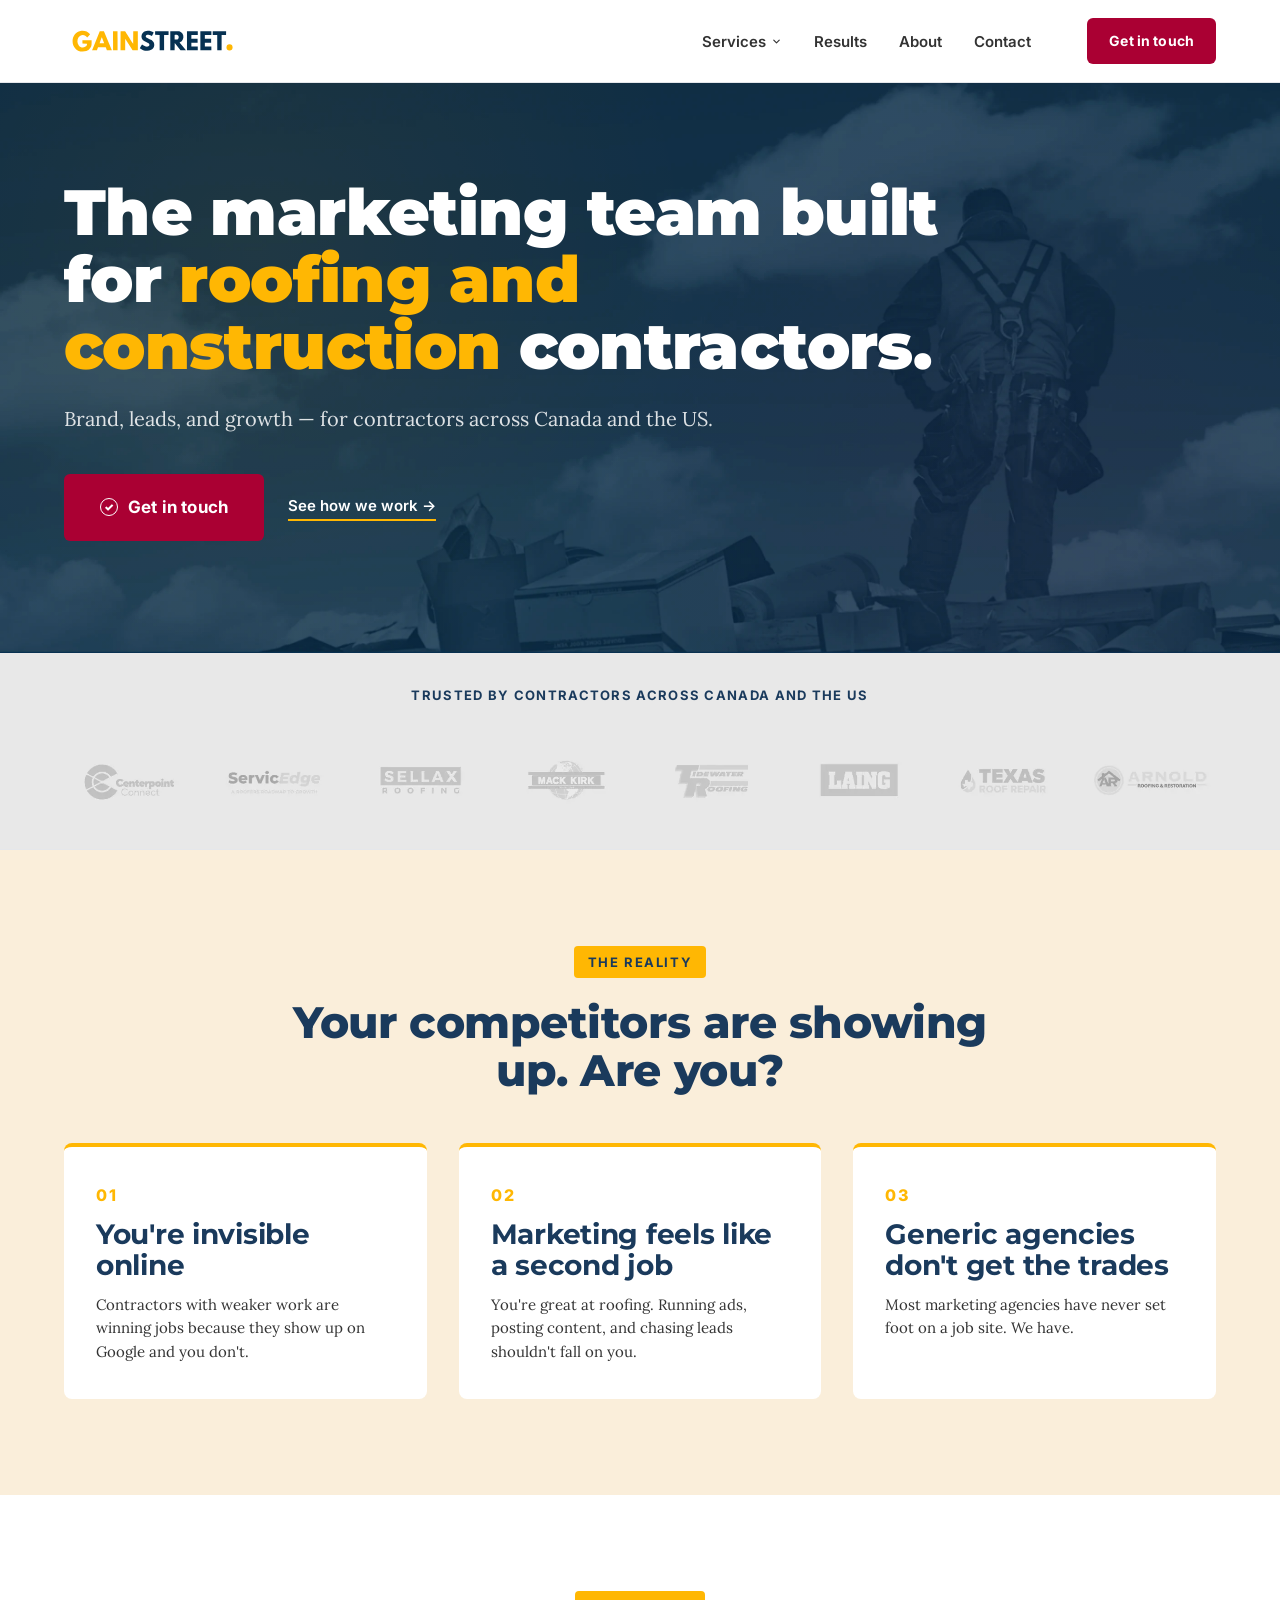
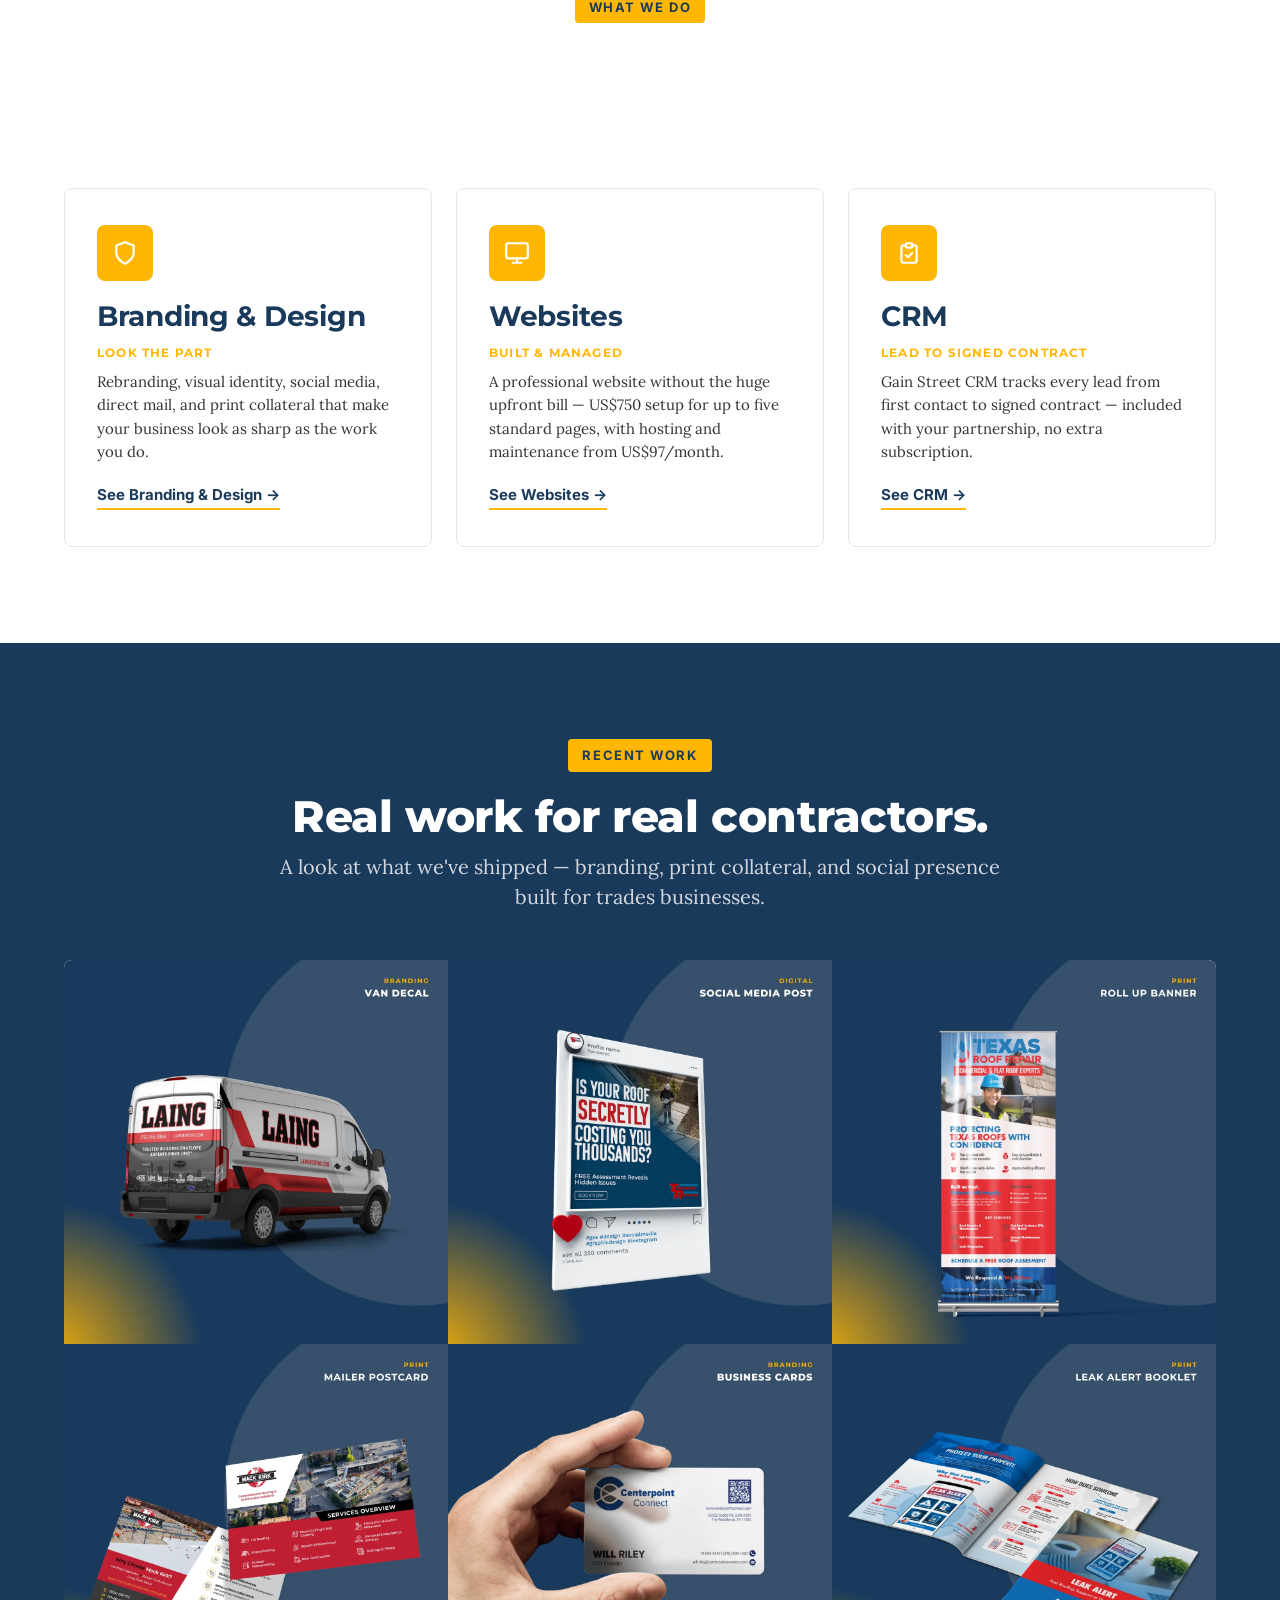
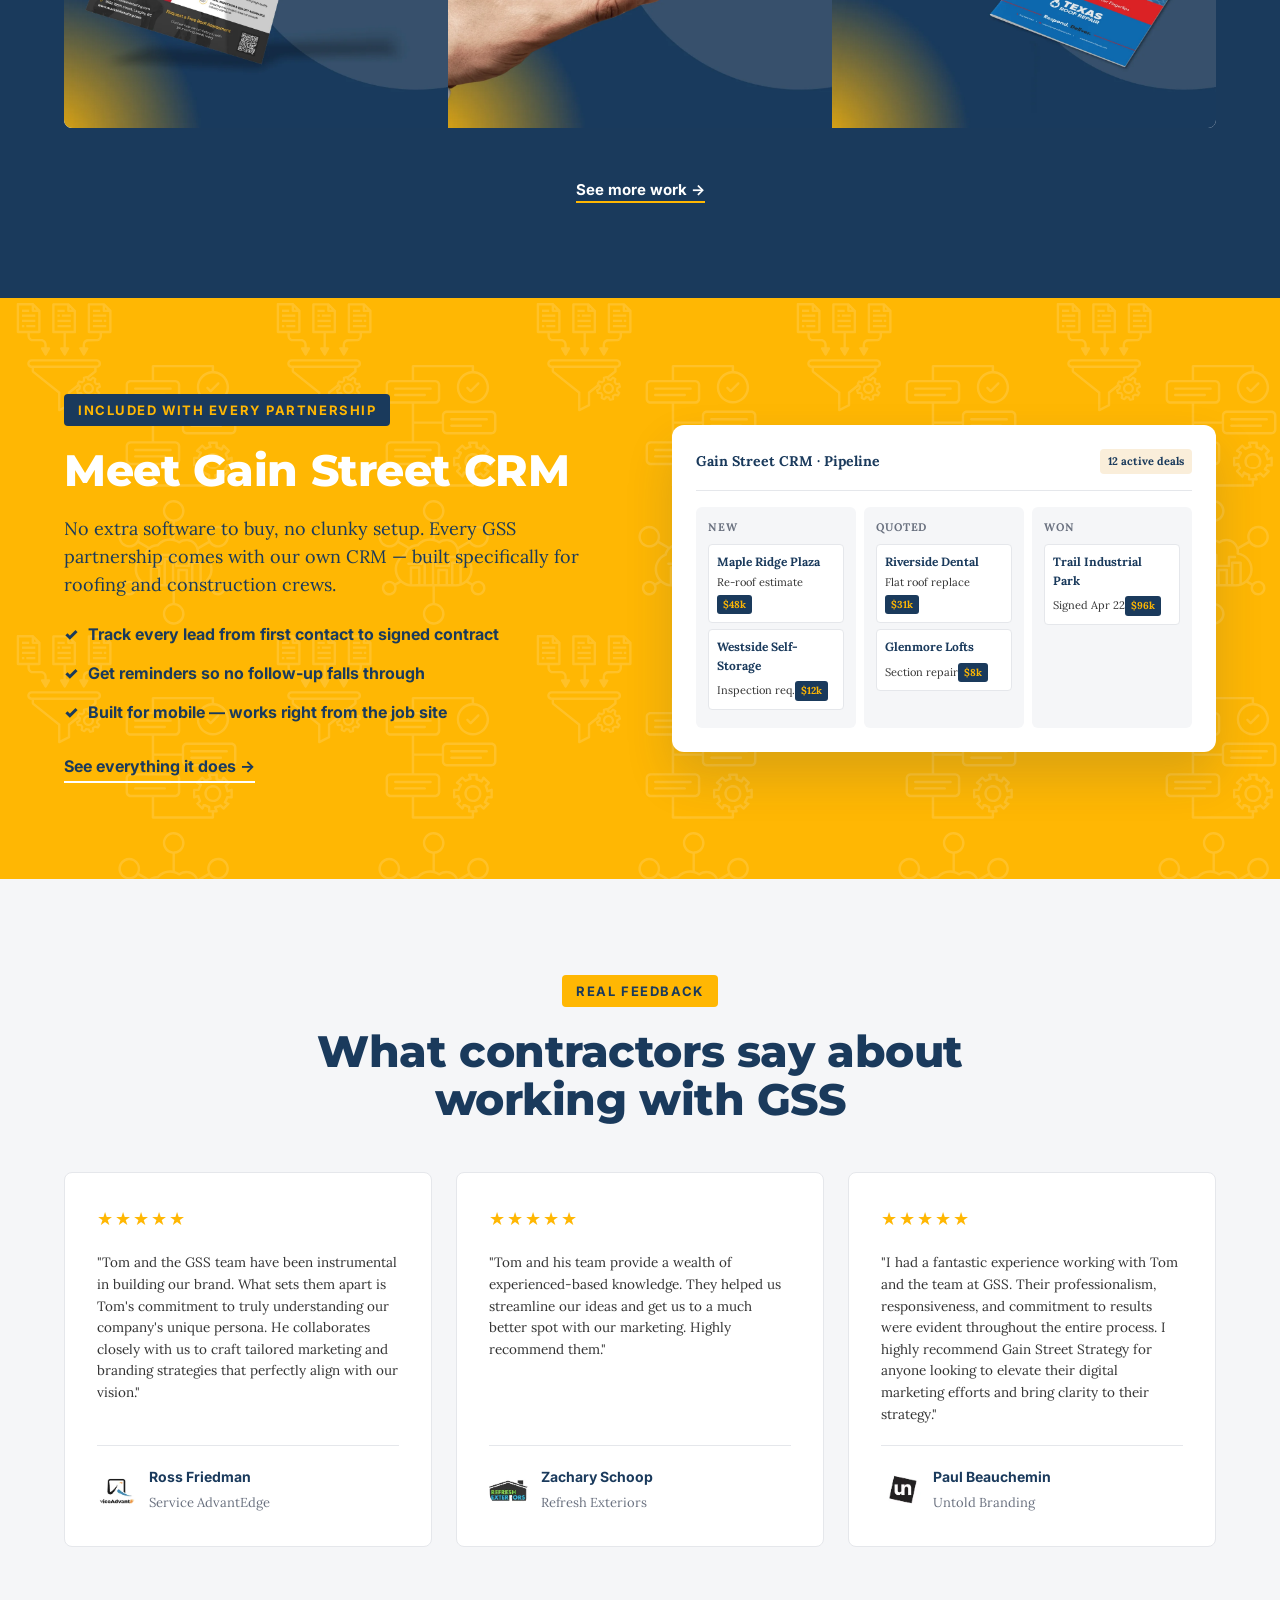
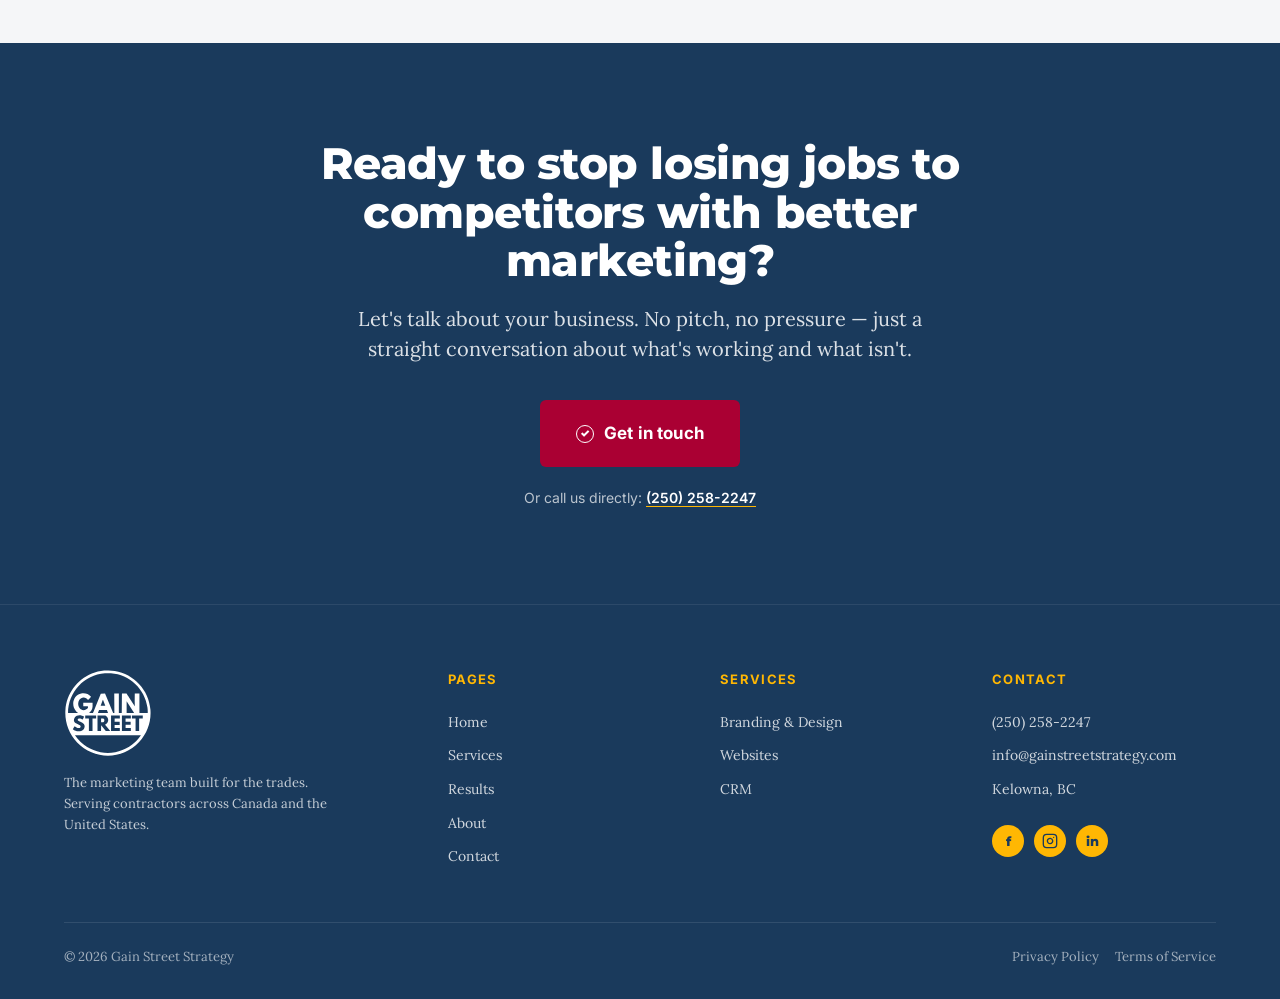
==== commit adcb6d36: "Add files via upload" ====
--- a/index.html
+++ b/index.html
@@ -130,7 +130,7 @@
 .nav-links a{font-family:'Inter',sans-serif;font-weight:600;font-size:15px;color:var(--text);transition:.15s}
 .nav-links a:hover{color:var(--navy)}
 .nav-links a.active{color:var(--navy);border-bottom:2px solid var(--amber);padding-bottom:4px}
-.nav-cta{padding:12px 22px;font-size:14px}
+.nav-cta{padding:12px 22px;font-size:14px;white-space:nowrap;flex-shrink:0}
 
 /* ---- Services dropdown ---- */
 .nav-dropdown{position:relative}
@@ -597,6 +597,7 @@
   .section{padding:64px 0}
   .nav-links{display:none}
   .nav-toggle{display:flex}
+  .nav-cta{padding:11px 16px;font-size:13px}
   .problem-grid,.services-grid,.testimonial-grid,.bucket-services,.diff-grid,.results-grid,.work-grid{grid-template-columns:1fr}
   .crm-grid,.bucket-head,.story-grid,.contact-grid,.footer-grid{grid-template-columns:1fr;gap:32px}
   .crm-spotlight,.testimonials,.story,.differentiators,.final-cta{padding:64px 0}
@@ -664,7 +665,7 @@
 
         <li><a href="contact.html">Contact</a></li>
       </ul>
-      <a href="contact.html" class="btn nav-cta">Book a free call</a>
+      <a href="contact.html" class="btn nav-cta">Get in touch</a>
       <button type="button" class="nav-toggle" id="navToggle" aria-label="Open menu" aria-expanded="false">
         <span></span><span></span><span></span>
       </button>
@@ -683,7 +684,7 @@
         <li><a href="about.html">About</a></li>
         <li><a href="contact.html">Contact</a></li>
       </ul>
-      <a href="contact.html" class="btn mobile-menu-cta">Book a free call</a>
+      <a href="contact.html" class="btn mobile-menu-cta">Get in touch</a>
     </div>
   </nav>
 
@@ -695,7 +696,7 @@
       <h1>The marketing team built for <span class="amber-mark">roofing and construction</span> contractors.</h1>
       <p class="lede">Brand, leads, and growth — for contractors across Canada and the US.</p>
       <div class="hero-actions">
-        <a href="contact.html" class="btn btn-lg"><span class="chk">✓</span>Book a free strategy call</a>
+        <a href="contact.html" class="btn btn-lg"><span class="chk">✓</span>Get in touch</a>
         <a href="services.html" class="link-secondary">See how we work →</a>
       </div>
     </div>
@@ -771,8 +772,8 @@
         <div class="service-card">
           <div class="icon-box"><svg viewBox="0 0 24 24" fill="none" stroke="#fff" stroke-width="2" stroke-linecap="round" stroke-linejoin="round"><rect x="2" y="3" width="20" height="14" rx="2" ry="2"/><line x1="8" y1="21" x2="16" y2="21"/><line x1="12" y1="17" x2="12" y2="21"/></svg></div>
           <h3>Websites</h3>
-          <span class="kicker">Managed &amp; AI-built</span>
-          <p>A professional website built, hosted, and kept current — with a monthly plan that fits your business, no huge upfront cost.</p>
+          <span class="kicker">Built &amp; managed</span>
+          <p>A professional website without the huge upfront bill — US$750 setup for up to five standard pages, with hosting and maintenance from US$97/month.</p>
           <a href="websites.html" class="link-amber">See Websites →</a>
         </div>
         <div class="service-card">
@@ -938,7 +939,7 @@
     <div class="container">
       <h2>Ready to stop losing jobs to competitors with better marketing?</h2>
       <p class="lede">Let's talk about your business. No pitch, no pressure — just a straight conversation about what's working and what isn't.</p>
-      <a href="contact.html" class="btn btn-lg"><span class="chk">✓</span>Book a free strategy call</a>
+      <a href="contact.html" class="btn btn-lg"><span class="chk">✓</span>Get in touch</a>
       <div class="phone-line">Or call us directly: <a href="tel:2502582247">(250) 258-2247</a></div>
     </div>
   </section>
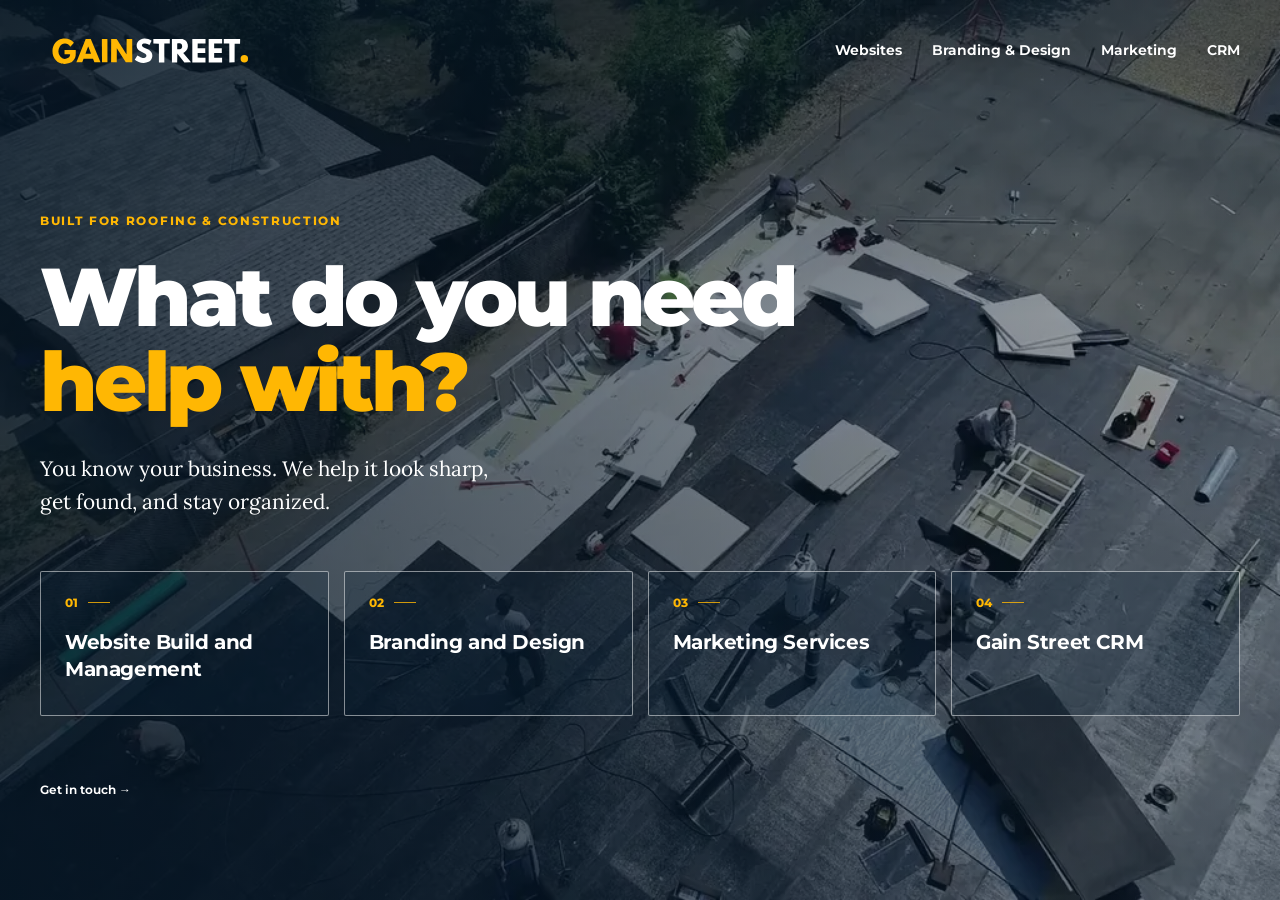
==== commit 6628a00f: "Replace homepage with Tom’s video entrance design Match the supplied homepage preview with roofing v" ====
--- a/index.html
+++ b/index.html
@@ -1,1115 +1,79 @@
-<!DOCTYPE html>
+<!doctype html>
 <html lang="en">
-<head><meta http-equiv="Content-Type" content="text/html; charset=UTF-8">
-<script>document.documentElement.classList.add('js');</script>
-
-<meta name="viewport" content="width=device-width, initial-scale=1.0">
-<title>Gain Street Strategy — The marketing team built for roofing and construction contractors</title>
-<meta name="description" content="Gain Street Strategy is the one-person marketing team for roofing and construction contractors across Canada and the US — websites, lead generation, branding, and a built-in CRM to help you win more work.">
-<link rel="icon" type="image/svg+xml" href="images/favicon.svg">
-<meta property="og:title" content="Gain Street Strategy — The marketing team built for roofing and construction contractors">
-<meta property="og:description" content="Websites, lead generation, branding, and CRM built for roofing and construction contractors.">
+<head>
+<meta charset="utf-8">
+<meta name="viewport" content="width=device-width, initial-scale=1">
+<title>What do you need help with? — Gain Street Strategy</title>
+<meta name="description" content="Explore website build and management, branding and design, marketing services, and Gain Street CRM.">
+<link rel="icon" href="images/favicon.svg" type="image/svg+xml">
+<link rel="stylesheet" href="home.css">
+<script src="home.js" defer>
+</script>
+<script src="hero-video.js" defer>
+</script>
+<link rel="canonical" href="https://gainstreetstrategy.com/">
+<meta property="og:title" content="What do you need help with? — Gain Street Strategy">
+<meta property="og:description" content="Websites, branding, marketing, and CRM built for roofing and construction contractors.">
 <meta property="og:type" content="website">
-<meta property="og:image" content="images/hero1.webp">
+<meta property="og:url" content="https://gainstreetstrategy.com/">
+<meta property="og:image" content="https://gainstreetstrategy.com/home-poster.webp">
 <meta name="twitter:card" content="summary_large_image">
-<link rel="preconnect" href="https://fonts.googleapis.com/">
-<link rel="preconnect" href="https://fonts.gstatic.com/" crossorigin="">
-<link href="https://fonts.googleapis.com/css2?family=Montserrat:wght@400;500;600;700;800;900&family=Inter:wght@400;500;600;700;800;900&family=Lora:ital,wght@0,400;0,500;0,600;0,700;1,400;1,500&display=swap" rel="stylesheet">
-<style>
-/* =====================================================
-   GAIN STREET STRATEGY — BRAND TOKENS
-   Matches the "what we do" Canva reference file.
-   Swap these in GHL theme settings or color picker.
-   ===================================================== */
-:root{
-  --navy:    #1A3A5C;   /* primary dark */
-  --amber:   #FFB703;   /* accent (highlights, NOT buttons) */
-  --red:     #AA0033;   /* deep red — BUTTONS ONLY */
-  --red-dark:#8a0029;   /* button hover */
-  --cream:   #FAEEDA;   /* warm off-white accent bg */
-  --text:    #333333;
-  --muted:   #6B7280;
-  --line:    #E5E7EB;
-  --bg:      #FFFFFF;
-}
-
-*{box-sizing:border-box;margin:0;padding:0}
-html{scroll-behavior:smooth}
-body{
-  font-family:'Lora',Georgia,serif;
-  background:var(--bg);
-  color:var(--text);
-  line-height:1.55;
-  font-size:17px;
-  -webkit-font-smoothing:antialiased;
-}
-a{color:inherit;text-decoration:none}
-img{max-width:100%;display:block}
-
-/* ================ TYPOGRAPHY ================ */
-h1,h2,h3,h4{font-family:'Montserrat',sans-serif;font-weight:800;letter-spacing:-0.01em;line-height:1.1;color:var(--navy)}
-h1{font-size:clamp(40px,5.5vw,64px);font-weight:900;line-height:1.05}
-h2{font-size:clamp(30px,3.6vw,44px)}
-h3{font-size:clamp(22px,2.2vw,28px);font-weight:700}
-h4{font-size:18px;font-weight:700}
-p{font-size:17px;font-family:'Lora',Georgia,serif}
-.lede{font-size:20px;color:var(--text);line-height:1.5;font-family:'Lora',Georgia,serif}
-
-/* ================ LAYOUT UTILITIES ================ */
-.container{max-width:1200px;margin:0 auto;padding:0 24px}
-.section{padding:96px 0}
-.section-sm{padding:64px 0}
-.section-tight{padding:48px 0}
-.center{text-align:center}
-.eyebrow{
-  display:inline-block;
-  font-family:'Inter',sans-serif;font-size:13px;font-weight:700;letter-spacing:0.12em;text-transform:uppercase;
-  color:var(--navy);background:var(--amber);
-  padding:6px 14px;border-radius:4px;margin-bottom:20px;
-}
-.eyebrow.on-dark{color:var(--navy);background:var(--amber)}
-.eyebrow.subtle{background:transparent;color:var(--muted);padding:0;margin-bottom:12px}
-.amber-mark{color:var(--amber)}
-.amber-underline{
-  background:linear-gradient(transparent 65%,var(--amber) 65%);
-  padding:0 4px;
-}
-
-/* ================ BUTTONS (deep red only) ================ */
-.btn{
-  display:inline-flex;align-items:center;justify-content:center;gap:10px;
-  background:var(--red);color:#fff;
-  padding:16px 28px;border-radius:6px;border:none;
-  font-family:'Inter',sans-serif;font-weight:700;font-size:16px;
-  cursor:pointer;transition:.15s;letter-spacing:0.01em;
-}
-.btn:hover{background:var(--red-dark);transform:translateY(-1px)}
-.btn-lg{padding:20px 36px;font-size:17px}
-.btn-arrow::after{content:"→";font-weight:700}
-.chk{
-  display:inline-flex;align-items:center;justify-content:center;
-  width:18px;height:18px;border-radius:50%;border:1.5px solid #fff;
-  font-size:11px;font-weight:900;flex-shrink:0;
-}
-.link-secondary{
-  display:inline-flex;align-items:center;gap:6px;
-  color:#fff;font-family:'Inter',sans-serif;font-weight:600;font-size:15px;
-  border-bottom:2px solid var(--amber);padding-bottom:2px;
-}
-.link-amber{
-  color:var(--navy);font-family:'Inter',sans-serif;font-weight:700;font-size:15px;
-  border-bottom:2px solid var(--amber);padding-bottom:2px;
-  display:flex;align-items:center;gap:6px;
-  width:fit-content;
-}
-
-/* ================ NAV ================ */
-.nav{
-  position:sticky;top:0;z-index:50;
-  background:var(--bg);border-bottom:1px solid var(--line);
-}
-.nav-inner{
-  max-width:1200px;margin:0 auto;padding:18px 24px;
-  display:flex;align-items:center;justify-content:space-between;gap:24px;
-}
-.logo{
-  display:flex;align-items:center;gap:10px;
-  font-family:'Montserrat',sans-serif;font-weight:800;font-size:22px;
-  color:var(--navy);letter-spacing:-0.01em;line-height:1;
-}
-.logo img{height:36px;width:auto;display:block}
-.logo .gain{color:var(--amber)}
-.logo .street{color:var(--navy)}
-.logo .dot{color:var(--amber)}
-footer .logo .street{color:#fff}
-.footer-badge{
-  width:88px;height:88px;margin-bottom:16px;
-}
-.footer-badge img{width:100%;height:100%;display:block}
-.nav-links{display:flex;align-items:center;gap:32px;list-style:none;margin-left:auto;margin-right:32px}
-.nav-links a{font-family:'Inter',sans-serif;font-weight:600;font-size:15px;color:var(--text);transition:.15s}
-.nav-links a:hover{color:var(--navy)}
-.nav-links a.active{color:var(--navy);border-bottom:2px solid var(--amber);padding-bottom:4px}
-.nav-cta{padding:12px 22px;font-size:14px;white-space:nowrap;flex-shrink:0}
-
-/* ---- Services dropdown ---- */
-.nav-dropdown{position:relative}
-.nav-dropdown-trigger{display:inline-flex;align-items:center;gap:5px;cursor:default}
-.nav-dropdown-trigger svg{width:11px;height:11px;transition:.15s;flex-shrink:0}
-.nav-dropdown:hover .nav-dropdown-trigger svg{transform:rotate(180deg)}
-.nav-dropdown-menu{
-  position:absolute;top:100%;left:50%;transform:translateX(-50%);
-  background:#fff;border:1px solid var(--line);border-radius:8px;
-  box-shadow:0 16px 36px rgba(20,30,45,0.14);
-  min-width:200px;padding:8px;list-style:none;
-  opacity:0;visibility:hidden;pointer-events:none;
-  transition:opacity .15s;
-  z-index:60;
-}
-.nav-dropdown:hover .nav-dropdown-menu{opacity:1;visibility:visible;pointer-events:auto}
-.nav-dropdown-menu li{padding:0}
-.nav-dropdown-menu a{
-  display:block;padding:10px 14px;border-radius:6px;font-size:14px;font-weight:600;color:var(--text);
-  border:none;box-shadow:none;outline:none;
-}
-.nav-dropdown-menu a:hover{background:var(--cream);color:var(--navy)}
-.nav-dropdown-menu a:focus{outline:none;box-shadow:none}
-.nav-dropdown-menu a.active{color:var(--navy);background:var(--cream)}
-
-/* ---- Mobile menu ---- */
-.nav-toggle{
-  display:none;flex-direction:column;justify-content:center;gap:5px;
-  width:36px;height:36px;background:none;border:none;cursor:pointer;padding:0;flex-shrink:0;
-}
-.nav-toggle span{display:block;width:100%;height:2px;background:var(--navy);border-radius:2px;transition:.2s}
-.nav-toggle.active span:nth-child(1){transform:translateY(7px) rotate(45deg)}
-.nav-toggle.active span:nth-child(2){opacity:0}
-.nav-toggle.active span:nth-child(3){transform:translateY(-7px) rotate(-45deg)}
-.mobile-menu{
-  display:none;position:absolute;top:100%;left:0;right:0;
-  background:#fff;border-top:1px solid var(--line);
-  padding:8px 24px 24px;max-height:80vh;overflow-y:auto;
-  box-shadow:0 16px 32px rgba(20,30,45,0.1);
-}
-.mobile-menu.active{display:block}
-.mobile-menu-links{list-style:none;display:flex;flex-direction:column}
-.mobile-menu-links>li{border-bottom:1px solid var(--line)}
-.mobile-menu-links>li:last-child{border-bottom:none}
-.mobile-menu-links>li>a,
-.mobile-dropdown-trigger{
-  display:flex;align-items:center;justify-content:space-between;width:100%;
-  padding:16px 4px;font-family:'Inter',sans-serif;font-weight:600;font-size:17px;color:var(--navy);
-  background:none;border:none;text-align:left;cursor:pointer;
-}
-.mobile-dropdown-trigger svg{width:14px;height:14px;transition:.2s;flex-shrink:0;color:var(--muted)}
-.mobile-dropdown.open .mobile-dropdown-trigger svg{transform:rotate(180deg)}
-.mobile-dropdown-menu{list-style:none;max-height:0;overflow:hidden;transition:max-height .25s ease}
-.mobile-dropdown.open .mobile-dropdown-menu{max-height:240px}
-.mobile-dropdown-menu li{padding-left:12px}
-.mobile-dropdown-menu a{display:block;padding:12px 8px;font-family:'Inter',sans-serif;font-weight:600;font-size:15px;color:var(--text)}
-.mobile-dropdown-menu a.active{color:var(--navy)}
-.mobile-menu-cta{margin-top:20px;width:100%}
-
-/* ================ HERO (dark) ================ */
-.hero-dark{
-  background:var(--navy) url('images/hero1.webp') center/cover no-repeat;
-  color:#fff;
-  padding:96px 0 112px;
-  position:relative;overflow:hidden;
-}
-.hero-dark::before{
-  content:"";position:absolute;inset:0;
-  background:
-    radial-gradient(circle at 20% 30%,rgba(255,183,3,0.06),transparent 40%),
-    radial-gradient(circle at 80% 70%,rgba(170,0,51,0.05),transparent 40%);
-  pointer-events:none;
-}
-.hero-dark .container{position:relative}
-.hero-dark h1{color:#fff;max-width:880px;margin-bottom:24px}
-.hero-dark .lede{color:rgba(255,255,255,0.85);max-width:680px;margin-bottom:40px}
-.hero-dark .hero-actions{display:flex;align-items:center;gap:24px;flex-wrap:wrap}
-
-/* light hero variant for contact */
-.hero-light{
-  background:var(--cream);
-  padding:80px 0 64px;
-}
-.hero-light h1{margin-bottom:16px}
-.hero-light .lede{max-width:640px;color:var(--text)}
-
-/* ================ SOCIAL PROOF BAR ================ */
-.proof-bar{background:#e8e8e8;padding:32px 0 16px;border-bottom:1px solid var(--line)}
-.proof-bar-inner{
-  display:flex;flex-direction:column;align-items:center;gap:24px;
-  text-align:center;
-}
-.proof-label{
-  font-family:'Inter',sans-serif;font-size:13px;font-weight:700;letter-spacing:0.1em;text-transform:uppercase;
-  color:var(--navy);
-}
-.proof-logos{
-  display:grid;grid-template-columns:repeat(8,minmax(0,130px));
-  column-gap:16px;
-  justify-content:space-between;justify-items:center;align-items:center;
-  width:100%;
-}
-.proof-logo{
-  font-weight:700;color:var(--navy);font-size:17px;letter-spacing:-0.01em;
-  opacity:0.7;
-}
-.proof-logo-img{
-  height:auto;width:130px;object-fit:contain;
-  filter:grayscale(100%);opacity:0.6;
-}
-
-/* ================ PROBLEM SECTION ================ */
-.problem-section{background:var(--cream)}
-.problem-grid{display:grid;grid-template-columns:repeat(3,1fr);gap:32px;margin-top:48px}
-.problem-card{
-  background:#fff;padding:36px 32px;border-radius:8px;
-  border-top:4px solid var(--amber);
-}
-.problem-card .num{
-  font-family:'Inter',sans-serif;font-weight:800;color:var(--amber);font-size:16px;letter-spacing:0.12em;margin-bottom:12px;
-  display:block;
-}
-.problem-card h3{margin-bottom:12px}
-.problem-card p{color:var(--text);font-size:15px}
-
-/* ================ SERVICES OVERVIEW (3 cards) ================ */
-.services-overview{background:#fff}
-.services-grid{display:grid;grid-template-columns:repeat(3,1fr);gap:24px;margin-top:48px}
-.service-card{
-  background:#fff;padding:36px 32px;border-radius:8px;
-  border:1.5px solid var(--line);transition:.2s;
-  display:flex;flex-direction:column;
-}
-.service-card:hover{border-color:var(--amber);transform:translateY(-4px);box-shadow:0 12px 32px rgba(26,58,92,0.08)}
-.service-card .icon-box{
-  width:56px;height:56px;border-radius:8px;background:var(--amber);
-  display:flex;align-items:center;justify-content:center;
-  margin-bottom:20px;color:var(--navy);
-}
-.service-card .icon-box svg{width:26px;height:26px}
-.service-card .kicker{
-  font-family:'Montserrat',sans-serif;font-size:12px;font-weight:700;color:var(--amber);
-  text-transform:uppercase;letter-spacing:0.1em;margin-bottom:8px;display:block;
-}
-.service-card h3{margin-bottom:12px}
-.service-card p{flex:1;margin-bottom:20px;color:var(--text);font-size:15px}
-.service-card .link-amber{margin-top:auto}
-
-/* ================ WORK SAMPLES ================ */
-.work-samples{background:var(--navy);padding:96px 0;position:relative}
-.work-samples h2{color:#fff}
-.work-samples .lede{color:rgba(255,255,255,0.8)}
-.work-grid{display:grid;grid-template-columns:repeat(3,1fr);gap:0;margin-top:48px;border-radius:8px;overflow:hidden}
-.work-grid-wrap{position:relative}
-.work-nav{
-  position:absolute;top:50%;transform:translateY(-50%);width:40px;height:40px;border-radius:50%;
-  background:rgba(0,0,0,0.35);color:#fff;display:flex;align-items:center;justify-content:center;
-  font-size:16px;z-index:2;cursor:pointer;transition:.15s;
-}
-.work-nav:hover{background:rgba(0,0,0,0.6)}
-.work-nav.prev{left:12px}
-.work-nav.next{right:12px}
-.work-card{
-  background:#fff;overflow:hidden;transition:.2s;display:flex;flex-direction:column;position:relative;
-}
-.work-card:hover{transform:translateY(-2px)}
-.work-image{
-  aspect-ratio:1/1;
-  display:flex;align-items:center;justify-content:center;
-  position:relative;overflow:hidden;
-}
-.work-image img{width:100%;height:100%;object-fit:cover;display:block}
-.work-image .ph-label{
-  position:absolute;inset:auto 16px 16px 16px;
-  color:#fff;font-family:'Inter',sans-serif;
-  font-size:10px;font-weight:700;letter-spacing:0.1em;text-transform:uppercase;
-  text-shadow:0 1px 4px rgba(0,0,0,0.6);
-}
-/* themed placeholder backgrounds (so the layout reads even without real images) */
-.work-image.ph-uproof{
-  background:
-    radial-gradient(circle at 70% 30%,rgba(255,90,30,0.15),transparent 50%),
-    linear-gradient(135deg,#1f1f1f 0%,#2d2d2d 100%);
-  color:#FF5A1E;
-}
-.work-image.ph-uproof .ph-mark{
-  font-family:'Inter',sans-serif;font-weight:900;font-size:48px;letter-spacing:-0.03em;
-  color:#bdbdbd;opacity:0.45;text-transform:uppercase;
-}
-.work-image.ph-uproof .ph-mark span{color:#FF5A1E;opacity:1}
-.work-image.ph-carefree{
-  background:
-    radial-gradient(circle at 30% 30%,rgba(125,200,250,0.25),transparent 60%),
-    linear-gradient(135deg,#0d2b4a 0%,#1c5976 100%);
-  color:#7DC8FA;
-}
-.work-image.ph-carefree .ph-mark{
-  font-family:'Inter',sans-serif;font-weight:700;font-size:22px;
-  color:#ffffff;letter-spacing:0.01em;
-  background:rgba(28,89,118,0.7);padding:14px 22px;border-radius:6px;
-  border:1px solid rgba(255,255,255,0.15);
-}
-.work-meta{padding:24px 28px}
-.work-tag{
-  display:inline-block;font-size:11px;font-weight:700;letter-spacing:0.12em;text-transform:uppercase;
-  color:var(--amber);background:var(--navy);padding:4px 10px;border-radius:4px;margin-bottom:12px;
-}
-.work-meta h3{font-size:20px;margin-bottom:6px}
-.work-meta .work-type{font-size:14px;color:var(--muted)}
-.work-cta-row{margin-top:48px;text-align:center}
-.work-cta-row a{
-  color:#fff;font-family:'Inter',sans-serif;font-weight:700;font-size:15px;
-  border-bottom:2px solid var(--amber);padding-bottom:2px;
-}
-
-/* ================ CRM SPOTLIGHT ================ */
-.crm-spotlight{background:var(--amber);color:var(--navy);padding:96px 0;position:relative;overflow:hidden}
-.crm-spotlight::before{
-  content:"";
-  position:absolute;inset:0;
-  background:url('images/icons-background-crm.svg') repeat;
-  background-size:260px auto;
-  filter:brightness(0) invert(1);opacity:0.15;pointer-events:none;z-index:0;
-}
-.crm-grid{display:grid;grid-template-columns:1fr 1fr;gap:64px;align-items:center;position:relative;z-index:1}
-.crm-grid .eyebrow{background:var(--navy);color:var(--amber)}
-.crm-grid h2{color:#fff;margin-bottom:20px}
-.crm-grid p{color:var(--navy);font-size:18px;margin-bottom:24px;max-width:520px}
-.crm-checklist{list-style:none;display:flex;flex-direction:column;gap:14px;margin-bottom:28px}
-.crm-checklist li{
-  display:flex;align-items:flex-start;gap:10px;
-  font-family:'Inter',sans-serif;font-weight:700;color:var(--navy);font-size:16px;
-}
-.crm-checklist li::before{content:"✓";font-weight:900}
-.crm-grid .crm-cta{
-  color:var(--navy);font-family:'Inter',sans-serif;font-weight:700;font-size:16px;
-  border-bottom:2px solid #fff;padding-bottom:2px;
-  display:inline-flex;gap:8px;align-items:center;
-}
-.crm-visual img{width:100%;height:auto;display:block}
-.crm-mock{
-  background:#fff;border-radius:12px;padding:24px;
-  box-shadow:0 24px 48px rgba(26,58,92,0.16);
-}
-.crm-mock-header{
-  display:flex;align-items:center;justify-content:space-between;
-  padding-bottom:16px;border-bottom:1px solid var(--line);margin-bottom:16px;
-}
-.crm-mock-header strong{color:var(--navy);font-size:14px}
-.crm-mock-header .pill{
-  font-size:11px;font-weight:700;background:var(--cream);color:var(--navy);
-  padding:4px 8px;border-radius:4px;
-}
-.crm-pipeline{display:grid;grid-template-columns:repeat(3,1fr);gap:8px}
-.crm-col{background:#F5F6F8;border-radius:6px;padding:12px;min-height:140px}
-.crm-col-label{font-size:11px;font-weight:700;color:var(--muted);text-transform:uppercase;letter-spacing:0.08em;margin-bottom:8px}
-.crm-deal{
-  background:#fff;border:1px solid var(--line);border-radius:4px;
-  padding:8px;margin-bottom:6px;font-size:11px;color:var(--text);
-}
-.crm-deal strong{color:var(--navy);display:block;font-size:12px;margin-bottom:2px}
-.crm-deal .amt{color:var(--amber);font-weight:700;background:var(--navy);padding:2px 6px;border-radius:3px;font-size:10px;display:inline-block;margin-top:4px}
-
-/* ================ TESTIMONIALS ================ */
-.testimonials{background:#F5F6F8;padding:96px 0}
-.testimonial-grid{display:grid;grid-template-columns:repeat(3,1fr);gap:24px;margin-top:48px}
-.testimonial-card{
-  background:#fff;padding:32px;border-radius:8px;
-  border:1px solid var(--line);
-  display:flex;flex-direction:column;gap:20px;
-}
-.stars{color:var(--amber);font-size:18px;letter-spacing:2px}
-.testimonial-card blockquote{
-  font-size:13.5px;color:var(--text);line-height:1.6;flex:1;
-}
-.testimonial-author{
-  display:flex;align-items:center;gap:12px;
-  padding-top:20px;border-top:1px solid var(--line);
-}
-.author-logo{
-  width:40px;height:40px;border-radius:50%;background:var(--navy);color:#fff;
-  display:flex;align-items:center;justify-content:center;
-  font-weight:700;font-size:14px;flex-shrink:0;
-  overflow:hidden;
-}
-.author-logo img{width:100%;height:100%;object-fit:cover;display:block}
-.author-meta strong{display:block;font-family:'Inter',sans-serif;font-size:14px;color:var(--navy);font-weight:700}
-.author-meta span{font-size:13px;color:var(--muted)}
-
-/* ================ FINAL CTA ================ */
-.final-cta{background:var(--navy);color:#fff;padding:96px 0;text-align:center}
-.final-cta h2{color:#fff;margin-bottom:20px;max-width:800px;margin-left:auto;margin-right:auto}
-.final-cta .lede{color:rgba(255,255,255,0.85);max-width:600px;margin:0 auto 36px}
-.final-cta .phone-line{
-  margin-top:20px;font-family:'Inter',sans-serif;font-size:14px;color:rgba(255,255,255,0.7);
-}
-.final-cta .phone-line a{color:#fff;font-weight:600;border-bottom:1px solid var(--amber)}
-
-/* ================ FOOTER ================ */
-footer{background:var(--navy);color:#fff;padding:64px 0 32px;border-top:1px solid rgba(255,255,255,0.08)}
-.footer-grid{display:grid;grid-template-columns:1.5fr 1fr 1fr 1fr;gap:48px;margin-bottom:48px}
-.footer-grid .logo{color:#fff;margin-bottom:16px}
-.footer-tagline{color:rgba(255,255,255,0.75);font-size:13px;line-height:1.6;max-width:280px}
-.footer-grid h5{
-  font-family:'Inter',sans-serif;font-size:13px;font-weight:700;letter-spacing:0.1em;text-transform:uppercase;
-  color:var(--amber);margin-bottom:16px;
-}
-.footer-grid ul{list-style:none}
-.footer-grid li{padding:6px 0;font-size:14px;color:rgba(255,255,255,0.8)}
-.footer-grid a:hover{color:var(--amber)}
-.footer-bottom{
-  border-top:1px solid rgba(255,255,255,0.1);padding-top:24px;
-  display:flex;justify-content:space-between;
-  font-size:13px;color:rgba(255,255,255,0.6);
-}
-.footer-bottom a{margin-left:16px}
-.social-icons{display:flex;gap:10px;margin-top:18px}
-.social-icons a{
-  width:32px;height:32px;border-radius:50%;background:var(--amber);color:var(--navy);
-  display:flex;align-items:center;justify-content:center;
-  font-weight:800;font-size:13px;font-family:'Montserrat',sans-serif;
-  transition:color .15s ease;
-}
-.social-icons a:hover{color:#fff}
-
-/* ================ SERVICES PAGE — BUCKETS ================ */
-.bucket{padding:80px 0;border-bottom:1px solid var(--line)}
-.bucket:nth-child(even){background:var(--cream)}
-.bucket-head{display:grid;grid-template-columns:1fr 1.5fr;gap:64px;margin-bottom:40px;align-items:start}
-.bucket-num{
-  font-size:13px;font-weight:700;color:var(--amber);
-  letter-spacing:0.15em;text-transform:uppercase;margin-bottom:8px;
-}
-.bucket-head h2{margin-bottom:0}
-.bucket-head .body p{font-size:18px;line-height:1.6}
-.bucket-services{display:grid;grid-template-columns:repeat(3,1fr);gap:24px}
-.bucket-service{
-  background:#fff;padding:28px;border-radius:8px;
-  border:1px solid var(--line);
-}
-.bucket-service h4{
-  color:var(--navy);font-size:18px;font-weight:700;margin-bottom:10px;
-  display:flex;align-items:center;gap:10px;
-}
-.bucket-service h4::before{
-  content:"";width:8px;height:8px;background:var(--amber);border-radius:50%;flex-shrink:0;
-}
-.bucket-service p{font-size:15px;color:var(--text);line-height:1.55}
-
-/* ================ ABOUT PAGE ================ */
-.story{padding:96px 0;background:#fff}
-.story-grid{display:grid;grid-template-columns:1fr 1.5fr;gap:64px;align-items:start}
-.story-photo{
-  aspect-ratio:4/5;background:var(--navy);border-radius:8px;
-  display:flex;align-items:center;justify-content:center;
-  color:rgba(255,255,255,0.5);font-size:14px;font-weight:600;
-  position:relative;overflow:hidden;
-}
-.story-photo::after{
-  content:"[ Photo of Tom — placeholder ]";
-}
-.story-body h2{margin-bottom:20px}
-.story-body p{font-size:17px;line-height:1.7;color:var(--text);margin-bottom:18px}
-.differentiators{padding:96px 0;background:var(--cream)}
-.diff-grid{display:grid;grid-template-columns:repeat(3,1fr);gap:24px;margin-top:48px}
-.diff-card{
-  background:#fff;padding:36px 28px;border-radius:8px;
-  border-left:4px solid var(--amber);
-}
-.diff-card .diff-num{font-weight:800;color:var(--amber);font-size:14px;letter-spacing:0.1em;margin-bottom:10px;display:block}
-.diff-card h3{margin-bottom:12px;font-size:22px}
-.diff-card p{font-size:15px;color:var(--text);line-height:1.6}
-
-/* ================ CONTACT PAGE ================ */
-.contact-section{padding:64px 0;background:#fff}
-.contact-grid{display:grid;grid-template-columns:1.5fr 1fr;gap:64px;align-items:start}
-.form-card{
-  background:var(--cream);padding:40px;border-radius:8px;
-}
-.form-card h3{margin-bottom:8px}
-.form-card .form-note{font-size:14px;color:var(--muted);margin-bottom:24px}
-.form-row{margin-bottom:18px}
-.form-row.two-col{display:grid;grid-template-columns:1fr 1fr;gap:16px}
-.form-row label{
-  display:block;font-size:13px;font-weight:600;color:var(--navy);
-  margin-bottom:6px;letter-spacing:0.02em;
-}
-.form-row input,.form-row textarea{
-  width:100%;padding:12px 14px;font-family:inherit;font-size:15px;
-  background:#fff;border:1.5px solid var(--line);border-radius:6px;
-  color:var(--text);transition:.15s;
-}
-.form-row input:focus,.form-row textarea:focus{outline:none;border-color:var(--amber)}
-.form-row textarea{min-height:120px;resize:vertical}
-.req::after{content:" *";color:var(--red)}
-.form-card .btn{width:100%;margin-top:8px}
-.calendar-card{
-  background:#fff;border:2px dashed var(--amber);border-radius:8px;padding:32px;
-}
-.calendar-card .small-label{font-size:12px;font-weight:700;letter-spacing:0.1em;text-transform:uppercase;color:var(--amber);margin-bottom:8px}
-.calendar-card h4{margin-bottom:16px;color:var(--navy)}
-.calendar-grid{display:grid;grid-template-columns:repeat(7,1fr);gap:4px;margin-top:16px}
-.cal-day-label{font-size:10px;color:var(--muted);text-align:center;padding:4px 0;font-weight:600}
-.cal-day{
-  aspect-ratio:1;display:flex;align-items:center;justify-content:center;
-  font-size:13px;color:var(--text);border-radius:4px;cursor:pointer;
-  border:1px solid transparent;
-}
-.cal-day:hover{background:var(--cream)}
-.cal-day.available{background:var(--cream);color:var(--navy);font-weight:600}
-.cal-day.selected{background:var(--navy);color:#fff;font-weight:700}
-.cal-day.empty{visibility:hidden}
-.contact-info-block{
-  background:var(--navy);color:#fff;padding:40px;border-radius:8px;
-}
-.contact-info-block h4{color:#fff;margin-bottom:20px}
-.contact-info-block .info-row{
-  padding:14px 0;border-bottom:1px solid rgba(255,255,255,0.1);
-}
-.contact-info-block .info-row:last-child{border-bottom:none}
-.contact-info-block .info-label{font-size:12px;font-weight:700;letter-spacing:0.1em;text-transform:uppercase;color:var(--amber);margin-bottom:4px}
-.contact-info-block .info-value{font-size:15px;color:#fff}
-.contact-info-block a{color:#fff;border-bottom:1px solid var(--amber)}
-.reassurance-strip{
-  background:var(--cream);padding:48px 0;text-align:center;
-}
-.reassurance-strip p{
-  max-width:700px;margin:0 auto;font-size:18px;color:var(--navy);font-weight:500;line-height:1.5;
-}
-
-/* ================ RESULTS PAGE — placeholder ================ */
-.results-grid{display:grid;grid-template-columns:repeat(3,1fr);gap:24px;margin-top:48px}
-.results-card{
-  background:#fff;border:1.5px dashed var(--line);
-  border-radius:8px;padding:48px 32px;text-align:center;
-  display:flex;flex-direction:column;align-items:center;gap:12px;
-}
-.results-card .placeholder-logo{
-  width:72px;height:72px;border-radius:50%;
-  background:var(--cream);color:var(--navy);
-  display:flex;align-items:center;justify-content:center;
-  font-weight:800;font-size:22px;letter-spacing:0.05em;
-}
-.results-card h4{color:var(--navy);font-size:18px}
-.results-card p{font-size:14px;color:var(--muted)}
-.results-card .coming-soon{
-  font-size:11px;font-weight:700;letter-spacing:0.12em;text-transform:uppercase;
-  color:var(--amber);background:var(--navy);
-  padding:4px 10px;border-radius:4px;
-}
-
-/* ================ MOCKUP DIVIDER (helper, remove in GHL build) ================ */
-.mockup-divider{
-  background:#0d1d2e;color:var(--amber);padding:14px 24px;
-  font-size:12px;font-weight:700;letter-spacing:0.18em;text-transform:uppercase;
-  text-align:center;border-top:2px solid var(--amber);border-bottom:2px solid var(--amber);
-}
-.mockup-divider span{color:rgba(255,255,255,0.5);margin:0 12px;font-weight:400}
-
-/* ================ RESPONSIVE ================ */
-@media(max-width:900px){
-  h1{font-size:36px}
-  h2{font-size:28px}
-  .section{padding:64px 0}
-  .nav-links{display:none}
-  .nav-toggle{display:flex}
-  .nav-cta{padding:11px 16px;font-size:13px}
-  .problem-grid,.services-grid,.testimonial-grid,.bucket-services,.diff-grid,.results-grid,.work-grid{grid-template-columns:1fr}
-  .crm-grid,.bucket-head,.story-grid,.contact-grid,.footer-grid{grid-template-columns:1fr;gap:32px}
-  .crm-spotlight,.testimonials,.story,.differentiators,.final-cta{padding:64px 0}
-  .form-row.two-col{grid-template-columns:1fr}
-}
-
-/* ================ SCROLL REVEAL ================ */
-.js h1,
-.js h2{
-  opacity:0;transform:translateY(60px);
-  transition:opacity 1.1s cubic-bezier(0.22,0.61,0.36,1),transform 1.1s cubic-bezier(0.22,0.61,0.36,1);
-}
-.js h1.in-view,
-.js h2.in-view{
-  opacity:1;transform:translateY(0);
-}
-
-/* ================ LIGHTBOX ================ */
-.work-image img{cursor:zoom-in}
-.lightbox-overlay{
-  position:fixed;inset:0;background:rgba(10,20,30,0.9);
-  display:none;align-items:center;justify-content:center;
-  z-index:999;padding:40px;cursor:zoom-out;
-}
-.lightbox-overlay.active{display:flex}
-.lightbox-overlay img{max-width:90vw;max-height:90vh;object-fit:contain;border-radius:4px;box-shadow:0 20px 60px rgba(0,0,0,0.5)}
-.lightbox-nav{
-  position:fixed;top:50%;transform:translateY(-50%);
-  width:52px;height:52px;border-radius:50%;
-  background:rgba(255,255,255,0.12);border:1.5px solid rgba(255,255,255,0.4);
-  color:#fff;font-size:22px;line-height:1;display:flex;align-items:center;justify-content:center;
-  cursor:pointer;transition:.15s;z-index:1000;
-}
-.lightbox-nav:hover{background:rgba(255,255,255,0.28)}
-.lightbox-prev{left:24px}
-.lightbox-next{right:24px}
-@media(max-width:600px){
-  .lightbox-nav{width:40px;height:40px;font-size:18px}
-  .lightbox-prev{left:8px}
-  .lightbox-next{right:8px}
-}
-</style>
 </head>
-<body>
-
-<section id="home">
-
-  <!-- ============ NAV ============
-       GHL: Use site-wide header. Logo (left), 4 menu items + 1 button (right).
-  -->
-  <nav class="nav">
-    <div class="nav-inner">
-      <a href="index.html" class="logo"><img src="images/gss-horizontal-logo.svg" alt="Gain Street Strategy"></a>
-      <ul class="nav-links">
-        <li class="nav-dropdown">
-          <a href="services.html" class="nav-dropdown-trigger">Services <svg viewBox="0 0 24 24" fill="none" stroke="currentColor" stroke-width="2.5" stroke-linecap="round" stroke-linejoin="round"><polyline points="6 9 12 15 18 9"/></svg></a>
-          <ul class="nav-dropdown-menu">
-            <li><a href="services.html">Branding &amp; Design</a></li>
-            <li><a href="websites.html">Websites</a></li>
-            <li><a href="crm.html">CRM</a></li>
-          </ul>
-        </li>
-        <li><a href="results.html">Results</a></li>
-        <li><a href="about.html">About</a></li>
-
-        <li><a href="contact.html">Contact</a></li>
-      </ul>
-      <a href="contact.html" class="btn nav-cta">Get in touch</a>
-      <button type="button" class="nav-toggle" id="navToggle" aria-label="Open menu" aria-expanded="false">
-        <span></span><span></span><span></span>
-      </button>
-    </div>
-    <div class="mobile-menu" id="mobileMenu">
-      <ul class="mobile-menu-links">
-        <li class="mobile-dropdown">
-          <button type="button" class="mobile-dropdown-trigger">Services <svg viewBox="0 0 24 24" fill="none" stroke="currentColor" stroke-width="2.5" stroke-linecap="round" stroke-linejoin="round"><polyline points="6 9 12 15 18 9"/></svg></button>
-          <ul class="mobile-dropdown-menu">
-            <li><a href="services.html">Branding &amp; Design</a></li>
-            <li><a href="websites.html">Websites</a></li>
-            <li><a href="crm.html">CRM</a></li>
-          </ul>
-        </li>
-        <li><a href="results.html">Results</a></li>
-        <li><a href="about.html">About</a></li>
-        <li><a href="contact.html">Contact</a></li>
-      </ul>
-      <a href="contact.html" class="btn mobile-menu-cta">Get in touch</a>
-    </div>
-  </nav>
-
-  <!-- ============ HERO ============
-       GHL: Full-width section, navy background, 1 column, centered or left-aligned.
-  -->
-  <div class="hero-dark">
-    <div class="container">
-      <h1>The marketing team built for <span class="amber-mark">roofing and construction</span> contractors.</h1>
-      <p class="lede">Brand, leads, and growth — for contractors across Canada and the US.</p>
-      <div class="hero-actions">
-        <a href="contact.html" class="btn btn-lg"><span class="chk">✓</span>Get in touch</a>
-        <a href="services.html" class="link-secondary">See how we work →</a>
-      </div>
-    </div>
-  </div>
-
-  <!-- ============ SOCIAL PROOF BAR ============
-       GHL: Light-gray full-width row, 1 column, centered. Replace text with logo images.
-  -->
-  <div class="proof-bar">
-    <div class="container">
-      <div class="proof-bar-inner">
-        <span class="proof-label">Trusted by contractors across Canada and the US</span>
-        <div class="proof-logos">
-          <img class="proof-logo-img" src="images/client-logo1.webp" alt="Client logo">
-          <img class="proof-logo-img" src="images/client-logo2.webp" alt="Client logo">
-          <img class="proof-logo-img" src="images/client-logo3.webp" alt="Client logo">
-          <img class="proof-logo-img" src="images/client-logo4.webp" alt="Client logo">
-          <img class="proof-logo-img" src="images/client-logo5.webp" alt="Client logo">
-          <img class="proof-logo-img" src="images/client-logo6.webp" alt="Client logo">
-          <img class="proof-logo-img" src="images/client-logo7.webp" alt="Client logo">
-          <img class="proof-logo-img" src="images/client-logo8.webp" alt="Client logo">
-        </div>
-      </div>
-    </div>
-  </div>
-
-  <!-- ============ PROBLEM SECTION ============
-       GHL: Full-width section, cream bg, 1-row + 3-column grid below headline.
-  -->
-  <section class="section problem-section">
-    <div class="container">
-      <div class="center" style="max-width:700px;margin:0 auto 12px">
-        <span class="eyebrow">The reality</span>
-        <h2>Your competitors are showing up. Are you?</h2>
-      </div>
-      <div class="problem-grid">
-        <div class="problem-card">
-          <span class="num">01</span>
-          <h3>You're invisible online</h3>
-          <p>Contractors with weaker work are winning jobs because they show up on Google and you don't.</p>
-        </div>
-        <div class="problem-card">
-          <span class="num">02</span>
-          <h3>Marketing feels like a second job</h3>
-          <p>You're great at roofing. Running ads, posting content, and chasing leads shouldn't fall on you.</p>
-        </div>
-        <div class="problem-card">
-          <span class="num">03</span>
-          <h3>Generic agencies don't get the trades</h3>
-          <p>Most marketing agencies have never set foot on a job site. We have.</p>
-        </div>
-      </div>
-    </div>
-  </section>
-
-  <!-- ============ SERVICES OVERVIEW (3 cards) ============
-       GHL: Full-width section, white bg, 1-row + 3-column grid. Each card links to /services.
-  -->
-  <section class="section services-overview">
-    <div class="container">
-      <div class="center" style="max-width:780px;margin:0 auto 12px">
-        <span class="eyebrow">What we do</span>
-        <h2>Everything your business needs to grow — under one roof.</h2>
-      </div>
-      <div class="services-grid">
-        <div class="service-card">
-          <div class="icon-box"><svg viewBox="0 0 24 24" fill="none" stroke="#fff" stroke-width="2" stroke-linecap="round" stroke-linejoin="round"><path d="M12 22s8-4 8-10V5l-8-3-8 3v7c0 6 8 10 8 10z"/></svg></div>
-          <h3>Branding &amp; Design</h3>
-          <span class="kicker">Look the part</span>
-          <p>Rebranding, visual identity, social media, direct mail, and print collateral that make your business look as sharp as the work you do.</p>
-          <a href="services.html" class="link-amber">See Branding &amp; Design →</a>
-        </div>
-        <div class="service-card">
-          <div class="icon-box"><svg viewBox="0 0 24 24" fill="none" stroke="#fff" stroke-width="2" stroke-linecap="round" stroke-linejoin="round"><rect x="2" y="3" width="20" height="14" rx="2" ry="2"/><line x1="8" y1="21" x2="16" y2="21"/><line x1="12" y1="17" x2="12" y2="21"/></svg></div>
-          <h3>Websites</h3>
-          <span class="kicker">Built &amp; managed</span>
-          <p>A professional website without the huge upfront bill — US$750 setup for up to five standard pages, with hosting and maintenance from US$97/month.</p>
-          <a href="websites.html" class="link-amber">See Websites →</a>
-        </div>
-        <div class="service-card">
-          <div class="icon-box"><svg viewBox="0 0 24 24" fill="none" stroke="#fff" stroke-width="2" stroke-linecap="round" stroke-linejoin="round"><path d="M9 5H7a2 2 0 0 0-2 2v12a2 2 0 0 0 2 2h10a2 2 0 0 0 2-2V7a2 2 0 0 0-2-2h-2"/><rect x="9" y="3" width="6" height="4" rx="1"/><path d="m9 14 2 2 4-4"/></svg></div>
-          <h3>CRM</h3>
-          <span class="kicker">Lead to signed contract</span>
-          <p>Gain Street CRM tracks every lead from first contact to signed contract — included with your partnership, no extra subscription.</p>
-          <a href="crm.html" class="link-amber">See CRM →</a>
-        </div>
-      </div>
-    </div>
-  </section>
-
-  <!-- ============ WORK SAMPLES ============
-       GHL: Full-width section, white bg, 1 row + 2-column grid (2x2 of cards).
-       Each card: Image element + Text block. Replace placeholder rectangles with real images.
-  -->
-  <section class="work-samples">
-    <div class="container">
-      <div class="center" style="max-width:740px;margin:0 auto 12px">
-        <span class="eyebrow">Recent work</span>
-        <h2>Real work for real contractors.</h2>
-        <p class="lede" style="margin-top:12px;color:rgba(255,255,255,0.8)">A look at what we've shipped — branding, print collateral, and social presence built for trades businesses.</p>
-      </div>
-      <div class="work-grid-wrap">
-      <div class="work-grid">
-
-        <!-- Work 1 -->
-        <div class="work-card">
-          <div class="work-image">
-            <img src="images/work-sample-02.webp" alt="Van Decal">
-          </div>
-        </div>
-
-        <!-- Work 2 -->
-        <div class="work-card">
-          <div class="work-image">
-            <img src="images/work-sample-06.webp" alt="Social Media Post">
-          </div>
-        </div>
-
-        <!-- Work 3 -->
-        <div class="work-card">
-          <div class="work-image">
-            <img src="images/work-sample-08.webp" alt="Roll-Up Banner">
-          </div>
-        </div>
-
-        <!-- Work 4 -->
-        <div class="work-card">
-          <div class="work-image">
-            <img src="images/work-sample-10.webp" alt="Mailer Postcard: Services Overview">
-          </div>
-        </div>
-
-        <!-- Work 5 -->
-        <div class="work-card">
-          <div class="work-image">
-            <img src="images/work-sample-21.webp" alt="Business Cards">
-          </div>
-        </div>
-
-        <!-- Work 6 -->
-        <div class="work-card">
-          <div class="work-image">
-            <img src="images/work-sample-20.webp" alt="Leak Alert Booklet">
-          </div>
-        </div>
-
-      </div>
-      </div>
-      <div class="work-cta-row">
-        <a href="results.html#work-samples">See more work →</a>
-      </div>
-    </div>
-  </section>
-
-  <!-- ============ CRM SPOTLIGHT ============
-       GHL: Full-width section, amber bg, 2-column row (text left, mockup right).
-  -->
-  <section class="crm-spotlight">
-    <div class="container">
-      <div class="crm-grid">
-        <div>
-          <span class="eyebrow">Included with every partnership</span>
-          <h2>Meet Gain Street CRM</h2>
-          <p>No extra software to buy, no clunky setup. Every GSS partnership comes with our own CRM — built specifically for roofing and construction crews.</p>
-          <ul class="crm-checklist">
-            <li>Track every lead from first contact to signed contract</li>
-            <li>Get reminders so no follow-up falls through</li>
-            <li>Built for mobile — works right from the job site</li>
-          </ul>
-          <a href="crm.html" class="crm-cta">See everything it does →</a>
-        </div>
-        <div class="crm-mock">
-          <div class="crm-mock-header">
-            <strong>Gain Street CRM · Pipeline</strong>
-            <span class="pill">12 active deals</span>
-          </div>
-          <div class="crm-pipeline">
-            <div class="crm-col">
-              <div class="crm-col-label">New</div>
-              <div class="crm-deal"><strong>Maple Ridge Plaza</strong>Re-roof estimate<span class="amt">$48k</span></div>
-              <div class="crm-deal"><strong>Westside Self-Storage</strong>Inspection req.<span class="amt">$12k</span></div>
-            </div>
-            <div class="crm-col">
-              <div class="crm-col-label">Quoted</div>
-              <div class="crm-deal"><strong>Riverside Dental</strong>Flat roof replace<span class="amt">$31k</span></div>
-              <div class="crm-deal"><strong>Glenmore Lofts</strong>Section repair<span class="amt">$8k</span></div>
-            </div>
-            <div class="crm-col">
-              <div class="crm-col-label">Won</div>
-              <div class="crm-deal"><strong>Trail Industrial Park</strong>Signed Apr 22<span class="amt">$96k</span></div>
-            </div>
-          </div>
-        </div>
-      </div>
-    </div>
-  </section>
-
-  <!-- ============ TESTIMONIALS ============
-       GHL: Full-width section, light gray bg, 1-row + 3-column grid.
-  -->
-  <section class="testimonials">
-    <div class="container">
-      <div class="center" style="max-width:700px;margin:0 auto 12px">
-        <span class="eyebrow">Real feedback</span>
-        <h2>What contractors say about working with GSS</h2>
-      </div>
-      <div class="testimonial-grid">
-        <div class="testimonial-card">
-          <div class="stars">★★★★★</div>
-          <blockquote>"Tom and the GSS team have been instrumental in building our brand. What sets them apart is Tom's commitment to truly understanding our company's unique persona. He collaborates closely with us to craft tailored marketing and branding strategies that perfectly align with our vision."</blockquote>
-          <div class="testimonial-author">
-            <div class="author-logo"><img src="images/Service AdvantEdge logo.webp" alt="Service AdvantEdge"></div>
-            <div class="author-meta"><strong>Ross Friedman</strong><span>Service AdvantEdge</span></div>
-          </div>
-        </div>
-        <div class="testimonial-card">
-          <div class="stars">★★★★★</div>
-          <blockquote>"Tom and his team provide a wealth of experienced-based knowledge. They helped us streamline our ideas and get us to a much better spot with our marketing. Highly recommend them."</blockquote>
-          <div class="testimonial-author">
-            <div class="author-logo"><img src="images/Refresh Exteriors logo.webp" alt="Refresh Exteriors"></div>
-            <div class="author-meta"><strong>Zachary Schoop</strong><span>Refresh Exteriors</span></div>
-          </div>
-        </div>
-        <div class="testimonial-card">
-          <div class="stars">★★★★★</div>
-          <blockquote>"I had a fantastic experience working with Tom and the team at GSS. Their professionalism, responsiveness, and commitment to results were evident throughout the entire process. I highly recommend Gain Street Strategy for anyone looking to elevate their digital marketing efforts and bring clarity to their strategy."</blockquote>
-          <div class="testimonial-author">
-            <div class="author-logo"><img src="images/Untold Branding logo.webp" alt="Untold Branding"></div>
-            <div class="author-meta"><strong>Paul Beauchemin</strong><span>Untold Branding</span></div>
-          </div>
-        </div>
-      </div>
-    </div>
-  </section>
-
-  <!-- ============ FINAL CTA ============
-       GHL: Full-width section, navy bg, 1-column centered, deep red button.
-  -->
-  <section class="final-cta">
-    <div class="container">
-      <h2>Ready to stop losing jobs to competitors with better marketing?</h2>
-      <p class="lede">Let's talk about your business. No pitch, no pressure — just a straight conversation about what's working and what isn't.</p>
-      <a href="contact.html" class="btn btn-lg"><span class="chk">✓</span>Get in touch</a>
-      <div class="phone-line">Or call us directly: <a href="tel:2502582247">(250) 258-2247</a></div>
-    </div>
-  </section>
-
+<body class="home-page">
+<a class="skip-link" href="#main">Skip to content</a>
+<header class="site-header">
+<div class="container nav-inner">
+<a class="logo" href="index.html" aria-label="Gain Street Strategy home">
+<img src="home-logo.svg" width="232" height="44" alt="Gain Street Strategy">
+</a>
+<button class="menu-toggle" type="button" aria-expanded="false" aria-controls="main-nav">Menu <span aria-hidden="true">☰</span>
+</button>
+<nav id="main-nav" aria-label="Main navigation">
+<a href="websites.html">Websites</a>
+<a href="services.html#look-the-part">Branding & Design</a>
+<a href="services.html#get-found">Marketing</a>
+<a href="crm.html">CRM</a>
+</nav>
+</div>
+</header>
+<main id="main" tabindex="-1">
+<section class="hero home-hero">
+<video id="hero-video" class="hero-video" muted loop playsinline preload="none" poster="home-poster.webp" data-src="home-background.mp4" aria-hidden="true" tabindex="-1" disablepictureinpicture disableremoteplayback>
+</video>
+<div class="hero-video-shade" aria-hidden="true">
+</div>
+<div class="container home-entrance">
+<div class="home-hero-copy">
+<span class="eyebrow">Built for roofing &amp; construction</span>
+<h1>What do you need<br>
+<span class="amber">help with?</span>
+</h1>
+<p class="lede">You know your business. We help it look sharp,<br class="desktop-break"> get found, and stay organized.</p>
+</div>
+<nav class="service-grid" id="services" aria-label="Explore our services">
+<a class="service-card service-nav-card" href="websites.html" aria-labelledby="title-website">
+<span class="service-number" aria-hidden="true">01</span>
+<h2 class="card-title" id="title-website">Website Build and Management</h2>
+</a>
+<a class="service-card service-nav-card" href="services.html#look-the-part" aria-labelledby="title-branding-design">
+<span class="service-number" aria-hidden="true">02</span>
+<h2 class="card-title" id="title-branding-design">Branding and Design</h2>
+</a>
+<a class="service-card service-nav-card" href="services.html#get-found" aria-labelledby="title-marketing">
+<span class="service-number" aria-hidden="true">03</span>
+<h2 class="card-title" id="title-marketing">Marketing Services</h2>
+</a>
+<a class="service-card service-nav-card" href="crm.html" aria-labelledby="title-crm">
+<span class="service-number" aria-hidden="true">04</span>
+<h2 class="card-title" id="title-crm">Gain Street CRM</h2>
+</a>
+</nav>
+<div class="home-hero-meta">
+<a class="home-contact" href="contact.html">Get in touch →</a>
+<button class="hero-video-toggle" type="button" aria-controls="hero-video" hidden>Play background video</button>
+</div>
+</div>
 </section>
-
-<footer>
-  <div class="container">
-    <div class="footer-grid">
-      <div>
-        <div class="footer-badge"><img src="images/gss-logo-round-white.svg" alt="Gain Street Strategy"></div>
-        <p class="footer-tagline">The marketing team built for the trades.<br>Serving contractors across Canada and the United States.</p>
-      </div>
-      <div>
-        <h5>Pages</h5>
-        <ul>
-          <li><a href="index.html">Home</a></li>
-          <li><a href="services.html">Services</a></li>
-          <li><a href="results.html">Results</a></li>
-          <li><a href="about.html">About</a></li>
-          
-          <li><a href="contact.html">Contact</a></li>
-        </ul>
-      </div>
-      <div>
-        <h5><a href="services.html">Services</a></h5>
-        <ul>
-          <li><a href="services.html">Branding &amp; Design</a></li>
-          <li><a href="websites.html">Websites</a></li>
-          <li><a href="crm.html">CRM</a></li>
-        </ul>
-      </div>
-      <div>
-        <h5>Contact</h5>
-        <ul>
-          <li><a href="tel:2502582247">(250) 258-2247</a></li>
-          <li><a href="mailto:info@gainstreetstrategy.com">info@gainstreetstrategy.com</a></li>
-          <li>Kelowna, BC</li>
-        </ul>
-        <div class="social-icons">
-          <a href="https://www.facebook.com/gainstreetstrategy/" target="_blank" rel="noopener" aria-label="Facebook">f</a>
-          <a href="https://www.instagram.com/gain.street/" target="_blank" rel="noopener" aria-label="Instagram"><svg viewBox="0 0 24 24" width="16" height="16" fill="none" stroke="currentColor" stroke-width="2" stroke-linecap="round" stroke-linejoin="round"><rect x="2" y="2" width="20" height="20" rx="5" ry="5"/><path d="M16 11.37A4 4 0 1 1 12.63 8 4 4 0 0 1 16 11.37z"/><line x1="17.5" y1="6.5" x2="17.51" y2="6.5"/></svg></a>
-          <a href="https://www.linkedin.com/company/gain-street-strategy/" target="_blank" rel="noopener" aria-label="LinkedIn">in</a>
-        </div>
-      </div>
-    </div>
-    <div class="footer-bottom">
-      <div>© 2026 Gain Street Strategy</div>
-      <div><a href="https://www.gainstreet.ca/terms-of-service-and-privacy-agreement" target="_blank" rel="noopener">Privacy Policy</a><a href="https://www.gainstreet.ca/terms-of-service-and-privacy-agreement" target="_blank" rel="noopener">Terms of Service</a></div>
-    </div>
-  </div>
-</footer>
-
-<div class="lightbox-overlay" id="lightbox">
-  <button type="button" class="lightbox-nav lightbox-prev" aria-label="Previous image">&#8592;</button>
-  <img src="" alt="">
-  <button type="button" class="lightbox-nav lightbox-next" aria-label="Next image">&#8594;</button>
-</div>
-<script>
-(function(){
-  var overlay = document.getElementById('lightbox');
-  var overlayImg = overlay ? overlay.querySelector('img') : null;
-  var prevBtn = overlay ? overlay.querySelector('.lightbox-prev') : null;
-  var nextBtn = overlay ? overlay.querySelector('.lightbox-next') : null;
-  var visibleImgs = [];
-  var currentIndex = -1;
-
-  function getVisibleImgs(){
-    return Array.prototype.slice.call(document.querySelectorAll('.work-image img')).filter(function(img){
-      var card = img.closest('.work-card');
-      return !card || !card.classList.contains('is-hidden');
-    });
-  }
-
-  function openAt(index){
-    if(!visibleImgs.length) return;
-    currentIndex = (index + visibleImgs.length) % visibleImgs.length;
-    var img = visibleImgs[currentIndex];
-    overlayImg.src = img.src;
-    overlayImg.alt = img.alt;
-    overlay.classList.add('active');
-  }
-
-  function closeLightbox(){
-    overlay.classList.remove('active');
-    overlayImg.src = '';
-    currentIndex = -1;
-  }
-
-  if(overlay && overlayImg){
-    document.querySelectorAll('.work-image img').forEach(function(img){
-      img.addEventListener('click', function(){
-        visibleImgs = getVisibleImgs();
-        var idx = visibleImgs.indexOf(img);
-        openAt(idx === -1 ? 0 : idx);
-      });
-    });
-    overlay.addEventListener('click', closeLightbox);
-    if(prevBtn){
-      prevBtn.addEventListener('click', function(e){
-        e.stopPropagation();
-        openAt(currentIndex - 1);
-      });
-    }
-    if(nextBtn){
-      nextBtn.addEventListener('click', function(e){
-        e.stopPropagation();
-        openAt(currentIndex + 1);
-      });
-    }
-    document.addEventListener('keydown', function(e){
-      if(!overlay.classList.contains('active')) return;
-      if(e.key === 'ArrowLeft') openAt(currentIndex - 1);
-      else if(e.key === 'ArrowRight') openAt(currentIndex + 1);
-      else if(e.key === 'Escape') closeLightbox();
-    });
-  }
-})();
-</script>
-<script>
-(function(){
-  var targets = document.querySelectorAll('h1, h2');
-  if('IntersectionObserver' in window){
-    var io = new IntersectionObserver(function(entries){
-      entries.forEach(function(entry){
-        if(entry.isIntersecting){
-          entry.target.classList.add('in-view');
-          io.unobserve(entry.target);
-        }
-      });
-    },{threshold:0.1,rootMargin:'0px 0px -10% 0px'});
-    targets.forEach(function(el){ io.observe(el); });
-  } else {
-    targets.forEach(function(el){ el.classList.add('in-view'); });
-  }
-
-  var hero = document.querySelector('.hero-dark');
-  if(hero){
-    var ticking = false;
-    function updateParallax(){
-      var offset = Math.min(window.scrollY * 0.25, 120);
-      hero.style.backgroundPosition = 'center calc(50% + ' + offset + 'px)';
-      ticking = false;
-    }
-    window.addEventListener('scroll', function(){
-      if(!ticking){ requestAnimationFrame(updateParallax); ticking = true; }
-    },{passive:true});
-  }
-})();
-</script>
-
-<!-- Tom AI — JotForm AI Agent floating chat widget (homepage only) -->
-<script src='https://cdn.jotfor.ms/agent/embedjs/01953ec71d8a7b60902870a8013ba160a99a/embed.js'></script>
-<script>
-(function(){
-  var toggle = document.getElementById('navToggle');
-  var menu = document.getElementById('mobileMenu');
-  if(toggle && menu){
-    toggle.addEventListener('click', function(){
-      var isOpen = menu.classList.toggle('active');
-      toggle.classList.toggle('active', isOpen);
-      toggle.setAttribute('aria-expanded', isOpen ? 'true' : 'false');
-    });
-  }
-  document.querySelectorAll('.mobile-dropdown-trigger').forEach(function(btn){
-    btn.addEventListener('click', function(){
-      btn.closest('.mobile-dropdown').classList.toggle('open');
-    });
-  });
-})();
-</script>
+</main>
 </body>
 </html>
--- a/home.css
+++ b/home.css
@@ -0,0 +1,123 @@
+@font-face{font-family:Montserrat;src:url('home-montserrat.woff2?v=2') format('woff2');font-style:normal;font-weight:100 900;font-display:swap}
+@font-face{font-family:Lora;src:url('home-lora.woff2?v=2') format('woff2');font-style:normal;font-weight:400 700;font-display:swap}
+:root{--navy:#1a3a5c;--navy-dark:#112e49;--amber:#ffb703;--cream:#faeeda;--text:#333;--muted:#566170;--line:#dce2e8}
+*{box-sizing:border-box}
+html{scroll-behavior:smooth;scroll-padding-top:110px}
+body{margin:0;background:#fff;color:var(--text);font-family:Lora,Georgia,serif;font-size:17px;line-height:1.65}
+h1,h2,h3,button,.kicker,.eyebrow,.offer-type,nav,.text-link,.back-link,.status-badge{font-family:Montserrat,Arial,sans-serif}
+h1,h2,h3{color:var(--navy);line-height:1.12;letter-spacing:-.035em;margin:0}
+h1{font-weight:850;font-size:clamp(2.5rem,5.2vw,4.5rem)}
+h2{font-weight:800;font-size:clamp(1.85rem,3.1vw,2.65rem)}
+h3{font-weight:750;font-size:1.25rem}
+p{margin:0 0 20px}
+a{color:inherit;text-decoration:none}
+img{display:block;max-width:100%;height:auto}
+button,input{font:inherit}
+button,a,input{touch-action:manipulation}
+button{cursor:pointer}
+a:hover{text-decoration:underline;text-underline-offset:5px}
+:focus-visible{outline:3px solid var(--navy);outline-offset:5px}
+.hero :focus-visible,footer :focus-visible{outline-color:var(--amber)}
+.container{width:100%;max-width:1280px;padding:0 40px;margin:auto}
+.section{padding:88px 0}
+.cream{background:var(--cream)}
+.amber{color:var(--amber)}
+.lede{font-size:1.3rem;line-height:1.6;max-width:690px}
+.intro{margin:24px 0;font-size:1.125rem}
+.eyebrow{display:block;width:fit-content;color:var(--amber);font-size:.75rem;line-height:1.6;font-weight:750;letter-spacing:.14em;text-transform:uppercase;margin-bottom:24px}
+.kicker{display:block;color:var(--muted);font-size:.75rem;font-weight:750;text-transform:uppercase;letter-spacing:.12em;margin-bottom:16px}
+.btn{font-family:Montserrat,Arial,sans-serif;display:inline-flex;align-items:center;justify-content:center;min-height:50px;padding:16px 24px;border-radius:3px;border:1px solid transparent;background:var(--amber);color:var(--navy-dark);font-weight:750;font-size:.875rem;line-height:1.4;text-align:center;transition:background .18s,color .18s}
+.btn:hover{background:#f0aa00;text-decoration:none}
+.btn:disabled{background:#e1e5e9;color:#586271;cursor:not-allowed}
+.text-link{display:inline-block;font-size:.875rem;font-weight:700;color:var(--navy);text-decoration:underline;text-decoration-color:var(--amber);text-underline-offset:6px;text-decoration-thickness:2px;min-height:44px;padding:10px 0}
+.small{font-size:.875rem;color:var(--muted)}
+.preview-strip{padding:7px 20px;text-align:center;background:var(--cream);color:var(--navy);font-family:Montserrat,Arial,sans-serif;font-size:.75rem;font-weight:550;line-height:1.5}
+.preview-strip span{padding:0 7px}
+.site-header{position:sticky;top:0;z-index:20;background:#fff;border-bottom:1px solid var(--line)}
+.nav-inner{display:flex;align-items:center;justify-content:space-between;gap:30px;min-height:88px}
+.logo{flex-shrink:0}
+.logo img{width:224px;height:44px;object-fit:contain}
+nav{display:flex;align-items:center;gap:30px}
+nav a{font-size:.875rem;font-weight:650;white-space:nowrap;padding:15px 0;color:var(--navy)}
+nav a:hover,nav a[aria-current]{text-decoration:underline;text-decoration-color:var(--amber);text-decoration-thickness:3px;text-underline-offset:9px}
+.menu-toggle{display:none;background:#fff;border:1px solid var(--line);color:var(--navy);border-radius:3px;font-size:.875rem;font-weight:700;padding:10px 12px;min-height:44px}
+.menu-toggle span{margin-left:8px}
+.hero{color:#fff;background:var(--navy) url('images/hero1.webp') center/cover no-repeat}
+.hero h1{color:#fff;max-width:900px;margin-bottom:25px}
+.hero .lede{color:#fff;margin-bottom:30px}
+.home-hero{min-height:490px;display:flex;align-items:center;padding:76px 0 80px;border-bottom:5px solid var(--amber)}
+.home-hero h1{font-size:clamp(3.4rem,6.9vw,5.6rem);line-height:1.04;letter-spacing:-.045em;font-weight:850;max-width:950px;margin-bottom:27px}
+.home-hero .lede{margin-bottom:0;max-width:650px}
+.home-services{background:var(--cream);padding:48px 0 56px}
+.service-grid{display:grid;grid-template-columns:repeat(2,minmax(0,1fr));gap:20px}
+.service-nav-card{display:flex;align-items:flex-start;gap:25px;padding:30px;background:#fff;border:1px solid #1a3a5c24;border-radius:3px;transition:background .18s,border-color .18s}
+.service-number{display:flex;flex:0 0 35px;align-items:center;justify-content:center;width:35px;height:35px;font-family:Montserrat,Arial,sans-serif;font-size:.8rem;font-weight:750;background:var(--amber);color:var(--navy);border-radius:2px}
+.service-card-copy{min-width:0;display:flex;flex-direction:column;height:100%}
+.card-title{font-size:1.55rem;font-weight:800;line-height:1.22;letter-spacing:-.03em;max-width:350px;margin:1px 0 13px}
+.card-desc{font-size:1rem;line-height:1.55;max-width:370px;margin:0 0 19px;color:#4b5662}
+.service-card-action{margin-top:auto;display:block;width:fit-content;font-family:Montserrat,Arial,sans-serif;font-size:.8125rem;font-weight:750;line-height:1.6;color:var(--navy);text-decoration:underline;text-decoration-color:var(--amber);text-underline-offset:5px;text-decoration-thickness:2px}
+.service-nav-card:hover{border-color:var(--navy);background:#fffaf0;text-decoration:none}
+.service-nav-card:hover .service-card-action{color:var(--navy-dark);text-decoration-color:var(--navy)}
+.home-footer{padding:26px 0}
+.skip-link{position:fixed;top:-100px;left:20px;z-index:100;background:var(--amber);color:var(--navy);padding:13px 20px;font-family:Montserrat,Arial,sans-serif;font-weight:700}
+.skip-link:focus{top:10px}
+[hidden]{display:none!important}
+@media(min-width:1100px){.service-nav-card:first-child .card-title{max-width:310px}}
+@media(max-width:1060px){.container{padding:0 30px}nav{gap:22px}.logo img{width:208px}.split,.request-layout{gap:40px}.footer-inner{gap:30px}.service-nav-card{gap:20px;padding:26px}.card-title{font-size:1.4rem}}
+@media(max-width:780px){html{scroll-padding-top:86px}.container{padding:0 22px}.section{padding:56px 0}.nav-inner{min-height:76px;flex-wrap:wrap;gap:0}.logo img{width:205px;height:40px}.menu-toggle{display:block}nav{display:none;width:100%;padding:12px 0 20px;align-items:stretch;gap:0;flex-direction:column}nav.open{display:flex}nav a{padding:12px 5px;font-size:.875rem;min-height:44px}.preview-strip{padding:7px 15px;font-size:.75rem}.home-hero{min-height:420px;padding:57px 0 61px;background-position:60% center}.home-hero h1{font-size:clamp(2.9rem,7.4vw,4rem);max-width:700px}.hero .lede{font-size:1.125rem;max-width:560px}.desktop-break{display:none}.home-services{padding:30px 0 38px}.service-grid{gap:16px}.service-nav-card{padding:23px;gap:17px}.service-number{flex-basis:30px;width:30px;height:30px;font-size:.75rem}.card-title{font-size:1.3rem}.card-desc{font-size:1rem}.section-heading{display:block;margin-bottom:25px}.section-heading p{margin-top:18px}.split,.request-layout{grid-template-columns:1fr;gap:32px}.solution-hero{padding:22px 0 50px}.solution-hero h1{font-size:clamp(2.3rem,6.2vw,3.3rem)}.solution-hero .eyebrow{max-width:100%}.back-link{margin-bottom:18px}.scope-panel{padding:27px}.portfolio{max-width:560px}.decision-grid,.combination-grid{grid-template-columns:1fr}.footer-inner{grid-template-columns:1fr 1fr;gap:35px}.footer-note{grid-column:1/-1;text-align:left;border-top:1px solid #ffffff30;padding-top:25px}footer{padding:40px 0}.home-footer{padding:24px 0}.intake-panel{padding:26px}.request-intro{padding-bottom:40px}}
+@media(max-width:600px){.service-grid{grid-template-columns:1fr}.service-nav-card{padding:26px 24px;gap:20px}.card-title{font-size:1.375rem;max-width:none}.card-desc{max-width:none}.service-card-action{font-size:.8125rem}.home-hero{min-height:405px;background-position:60% center}.home-hero h1{font-size:clamp(2.6rem,8.6vw,3.4rem)}.home-hero .lede{max-width:380px}.home-footer>.container{align-items:start;flex-direction:column;gap:5px}.footer-inner{grid-template-columns:1fr}.footer-note{grid-column:auto}.btn{width:100%}.hero .btn{width:auto}}
+@media(max-width:370px){.container{padding:0 18px}.logo img{width:178px}.home-hero{padding:49px 0 53px;min-height:390px}.home-hero h1{font-size:2.45rem}.home-hero .eyebrow{font-size:.7rem;letter-spacing:.1em}.service-nav-card{padding:23px 19px;gap:15px}.card-title{font-size:1.3rem}.preview-strip span{padding:0 3px}.scope-panel,.intake-panel{padding:23px}}
+@media(prefers-reduced-motion:reduce){html{scroll-behavior:auto}*,*:before,*:after{animation:none!important;transition:none!important}}
+
+/* Homepage entrance: one full-height photograph with a transparent header. */
+.home-page{background:var(--navy-dark)}
+.home-page .site-header{position:absolute;inset:0 0 auto;background:transparent;border:0}
+.home-page .nav-inner{min-height:102px}
+.home-page .site-header nav a{color:#fff}
+.home-page .menu-toggle{background:transparent;color:#fff;border-color:#ffffff70}
+.home-page .site-header :focus-visible{outline-color:var(--amber)}
+.home-page .home-hero{min-height:100vh;min-height:100svh;padding:145px 0 30px;border:0;background-image:linear-gradient(90deg,rgba(7,26,43,.24),rgba(7,26,43,0) 75%),url('images/hero1.webp');background-position:center;background-size:cover}
+.home-entrance{display:flex;flex-direction:column;gap:42px}
+.home-hero-copy{max-width:950px}
+.home-page .home-hero h1{font-size:clamp(3.25rem,6.4vw,5.5rem)}
+.home-page .home-hero .lede{max-width:650px}
+.home-page .service-grid{display:grid;align-items:stretch;grid-template-columns:repeat(4,minmax(0,1fr));gap:15px;width:100%;padding:0;margin:0}
+.home-page .service-nav-card{min-height:145px;display:flex;flex-direction:column;align-items:flex-start;justify-content:flex-start;gap:18px;padding:23px 24px;border:1px solid #ffffff80;background:rgba(9,32,52,.25);border-radius:2px;white-space:normal;text-decoration:none;transition:background .18s,border-color .18s}
+.home-page .service-number{width:auto;height:auto;flex:0 0 auto;display:block;background:transparent;color:var(--amber);font-size:.75rem;line-height:1.4;border-radius:0}
+.home-page .card-title{color:#fff;font-size:clamp(1.05rem,1.6vw,1.4rem);line-height:1.28;letter-spacing:-.02em;font-weight:700;max-width:none;margin:0}
+.home-page .service-nav-card:hover{background:rgba(255,183,3,.12);border-color:var(--amber);text-decoration:none}
+.home-page .service-nav-card:focus-visible{outline:3px solid var(--amber);outline-offset:5px}
+.home-preview-note{font-family:Montserrat,Arial,sans-serif;font-size:.75rem;line-height:1.5;color:#e1e8ee;margin:0}
+@media(min-height:850px) and (min-width:781px){.home-page .home-hero{padding-top:165px;padding-bottom:42px}.home-entrance{gap:52px}}
+@media(max-width:1060px){.home-page .service-nav-card{padding:22px 20px;gap:15px}.home-page .card-title{font-size:1.125rem}}
+@media(max-width:780px){.home-page .nav-inner{min-height:84px}.home-page .site-header nav{position:absolute;top:76px;left:22px;right:22px;width:auto;margin:0;padding:12px 18px;background:rgba(17,46,73,.98);border:1px solid #ffffff45;border-radius:3px}.home-page .site-header nav a{min-height:48px}.home-page .home-hero{min-height:100vh;min-height:100svh;padding:127px 0 28px;background-position:62% center}.home-entrance{gap:32px}.home-page .home-hero h1{font-size:clamp(2.65rem,7.5vw,4rem)}.home-page .service-grid{grid-template-columns:repeat(2,minmax(0,1fr));gap:12px}.home-page .service-nav-card{min-height:123px;padding:19px 20px;gap:14px}.home-page .card-title{font-size:1.0625rem}.home-preview-note{font-size:.75rem}}
+@media(max-width:600px){.home-page .home-hero{padding-top:115px;padding-bottom:24px;background-position:62% center}.home-page .home-hero h1{font-size:clamp(2.4rem,8.3vw,3.15rem);margin-bottom:20px}.home-page .home-hero .eyebrow{font-size:.7rem;letter-spacing:.1em;margin-bottom:18px}.home-page .home-hero .lede{font-size:1.0625rem;max-width:400px}.home-entrance{gap:28px}.home-page .service-grid{grid-template-columns:repeat(2,minmax(0,1fr));gap:10px}.home-page .service-nav-card{min-height:119px;padding:17px 16px;gap:12px}.home-page .card-title{font-size:1rem}.home-preview-note{max-width:310px}}
+@media(max-width:370px){.home-page .home-hero{padding-top:108px}.home-page .home-hero h1{font-size:2.3rem}.home-page .service-nav-card{padding:16px 13px}.home-page .site-header nav{left:18px;right:18px}.home-page .card-title{font-size:.9375rem}}
+@media(max-width:300px){.home-page .service-grid{grid-template-columns:1fr}}
+
+/* Restrained movement for the photographic entrance. */
+.home-page .home-hero-copy{animation:entrance-rise .65s cubic-bezier(.2,.65,.3,1) both}
+.home-page .service-grid{animation:entrance-rise .7s .08s cubic-bezier(.2,.65,.3,1) both}
+.home-page .service-nav-card{transition:background .22s,border-color .22s,transform .22s,box-shadow .22s}
+.home-page .service-number{display:flex;align-items:center;gap:10px}
+.home-page .service-number:after{content:'';display:block;width:22px;height:1px;background:currentColor;opacity:.8;transition:width .22s}
+.home-page .card-title{transition:color .22s}
+@media(hover:hover) and (pointer:fine){.home-page .service-nav-card:hover{transform:translateY(-3px);background:rgba(13,39,61,.56);box-shadow:0 12px 24px rgba(5,21,35,.16)}.home-page .service-nav-card:hover .service-number:after{width:38px}.home-page .service-nav-card:hover .card-title{color:var(--amber)}}
+@keyframes entrance-rise{from{opacity:0;transform:translateY(8px)}to{opacity:1;transform:translateY(0)}}
+@media(prefers-reduced-motion:reduce){.home-page .home-hero-copy,.home-page .service-grid{animation:none}.home-page .service-nav-card:hover{transform:none}}
+/* Client roofing footage stays behind the existing single-screen entrance. */
+.home-page .home-hero{position:relative;isolation:isolate;background-image:url('home-poster.webp')}
+.hero-video,.hero-video-shade{position:absolute;inset:0;width:100%;height:100%;pointer-events:none}
+.hero-video{object-fit:cover;object-position:center;opacity:0;transition:opacity .45s ease}
+.hero-video.is-visible{opacity:1}
+.hero-video-shade{background:linear-gradient(90deg,rgba(5,22,37,.79),rgba(5,22,37,.53) 58%,rgba(5,22,37,.36)),linear-gradient(180deg,rgba(5,22,37,.42),transparent 35%),linear-gradient(0deg,rgba(5,22,37,.32),transparent 65%);z-index:1}
+.home-page .home-entrance{position:relative;z-index:2}
+.home-hero-meta{display:flex;align-items:center;justify-content:space-between;gap:12px;min-height:44px}
+.hero-video-toggle{min-height:44px;padding:9px 13px;border:1px solid #ffffff80;border-radius:3px;background:rgba(7,26,43,.4);color:#fff;font-family:Montserrat,Arial,sans-serif;font-size:.75rem;font-weight:600;line-height:1.4}
+.hero-video-toggle:hover{background:rgba(7,26,43,.75);border-color:var(--amber)}
+.hero-video-toggle[hidden]{display:none}
+@media(max-width:600px){.hero-video{object-position:62% center}.home-hero-meta{align-items:flex-start;gap:8px}.home-hero-meta .home-preview-note{padding-top:12px}.hero-video-toggle{max-width:155px}}
+@media(prefers-reduced-motion:reduce){.hero-video{display:none;transition:none}.hero-video-toggle{display:none}}
+
+.home-contact{font-family:Montserrat,Arial,sans-serif;font-size:.75rem;font-weight:650;min-height:44px;display:inline-flex;align-items:center;color:#fff}
+.home-contact:focus-visible{outline-color:var(--amber)}
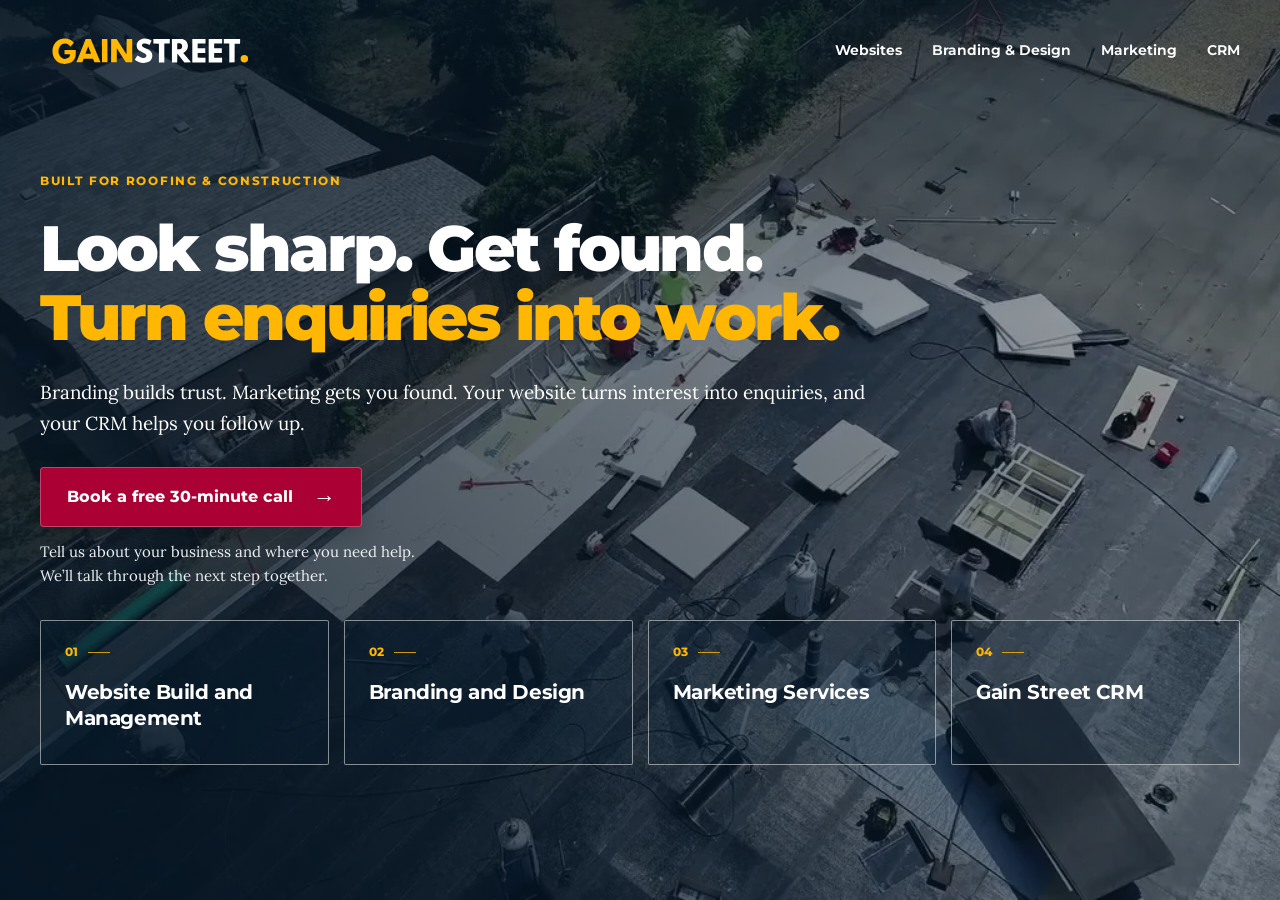
==== commit 2a97599e: "Clarify homepage services and feature free consultation CTA Publish the approved homepage draft: out" ====
--- a/index.html
+++ b/index.html
@@ -3,8 +3,8 @@
 <head>
 <meta charset="utf-8">
 <meta name="viewport" content="width=device-width, initial-scale=1">
-<title>What do you need help with? — Gain Street Strategy</title>
-<meta name="description" content="Explore website build and management, branding and design, marketing services, and Gain Street CRM.">
+<title>Branding, Marketing, Websites & CRM — Gain Street Strategy</title>
+<meta name="description" content="Branding, marketing, websites, and CRM working together for roofing and construction businesses. Book a free 30-minute call to talk through your next step.">
 <link rel="icon" href="images/favicon.svg" type="image/svg+xml">
 <link rel="stylesheet" href="home.css">
 <script src="home.js" defer>
@@ -12,7 +12,7 @@
 <script src="hero-video.js" defer>
 </script>
 <link rel="canonical" href="https://gainstreetstrategy.com/">
-<meta property="og:title" content="What do you need help with? — Gain Street Strategy">
+<meta property="og:title" content="Branding, Marketing, Websites & CRM — Gain Street Strategy">
 <meta property="og:description" content="Websites, branding, marketing, and CRM built for roofing and construction contractors.">
 <meta property="og:type" content="website">
 <meta property="og:url" content="https://gainstreetstrategy.com/">
@@ -45,10 +45,14 @@
 <div class="container home-entrance">
 <div class="home-hero-copy">
 <span class="eyebrow">Built for roofing &amp; construction</span>
-<h1>What do you need<br>
-<span class="amber">help with?</span>
+<h1>Look sharp. Get found.<br>
+<span class="amber">Turn enquiries into work.</span>
 </h1>
-<p class="lede">You know your business. We help it look sharp,<br class="desktop-break"> get found, and stay organized.</p>
+<p class="lede">Branding builds trust. Marketing gets you found. Your website turns interest into enquiries, and your CRM helps you follow up.</p>
+<div class="home-call-action">
+<a class="home-call-button" href="contact.html#book-a-call">Book a free 30-minute call <span aria-hidden="true">→</span></a>
+<p class="home-call-note">Tell us about your business and where you need help.<br class="desktop-break"> We’ll talk through the next step together.</p>
+</div>
 </div>
 <nav class="service-grid" id="services" aria-label="Explore our services">
 <a class="service-card service-nav-card" href="websites.html" aria-labelledby="title-website">
@@ -69,7 +73,7 @@
 </a>
 </nav>
 <div class="home-hero-meta">
-<a class="home-contact" href="contact.html">Get in touch →</a>
+
 <button class="hero-video-toggle" type="button" aria-controls="hero-video" hidden>Play background video</button>
 </div>
 </div>
--- a/home.css
+++ b/home.css
@@ -121,3 +121,20 @@
 
 .home-contact{font-family:Montserrat,Arial,sans-serif;font-size:.75rem;font-weight:650;min-height:44px;display:inline-flex;align-items:center;color:#fff}
 .home-contact:focus-visible{outline-color:var(--amber)}
+
+/* Unpublished homepage wording and booking-button draft. */
+.home-page .home-hero{padding-top:140px;padding-bottom:28px}
+.home-page .home-entrance{gap:32px}
+.home-page .home-hero-copy{max-width:1160px}
+.home-page .home-hero h1{font-size:clamp(2.6rem,5vw,4.5rem);line-height:1.08;max-width:1160px;margin-bottom:24px}
+.home-page .home-hero .lede{max-width:850px;font-size:1.18rem;line-height:1.65}
+.home-call-action{margin-top:28px}
+.home-call-button{display:inline-flex;align-items:center;justify-content:center;gap:20px;min-height:60px;padding:17px 26px;background:#aa0033;color:#fff;border:1px solid #ffffff45;border-radius:4px;font-family:Montserrat,Arial,sans-serif;font-size:1rem;font-weight:750;line-height:1.5;box-shadow:0 8px 24px #0003;transition:background .18s,transform .18s}
+.home-call-button:hover{background:#8a0029;text-decoration:none;transform:translateY(-1px)}
+.home-call-button:focus-visible{outline:3px solid var(--amber);outline-offset:5px}
+.home-call-button span{font-size:1.4rem;line-height:1}
+.home-call-note{margin:13px 0 0;font-size:.9375rem;line-height:1.6;color:#ecf0f3;max-width:700px}
+.home-hero-meta{justify-content:flex-end}
+@media(max-width:780px){.home-page .home-hero{padding-top:124px}.home-page .home-entrance{gap:30px}.home-page .home-hero h1{font-size:clamp(2.5rem,6.5vw,3.6rem)}.home-page .home-hero .lede{font-size:1.0625rem}.home-call-button{font-size:.9375rem}}
+@media(max-width:600px){.home-page .home-hero{padding-top:115px}.home-page .home-hero h1{font-size:clamp(2.35rem,7.3vw,2.8rem);line-height:1.1}.home-call-button{width:100%;padding:16px 15px;gap:12px;min-height:60px}.home-call-note{font-size:.875rem;max-width:390px}.home-call-action{margin-top:24px}}
+@media(prefers-reduced-motion:reduce){.home-call-button:hover{transform:none}}
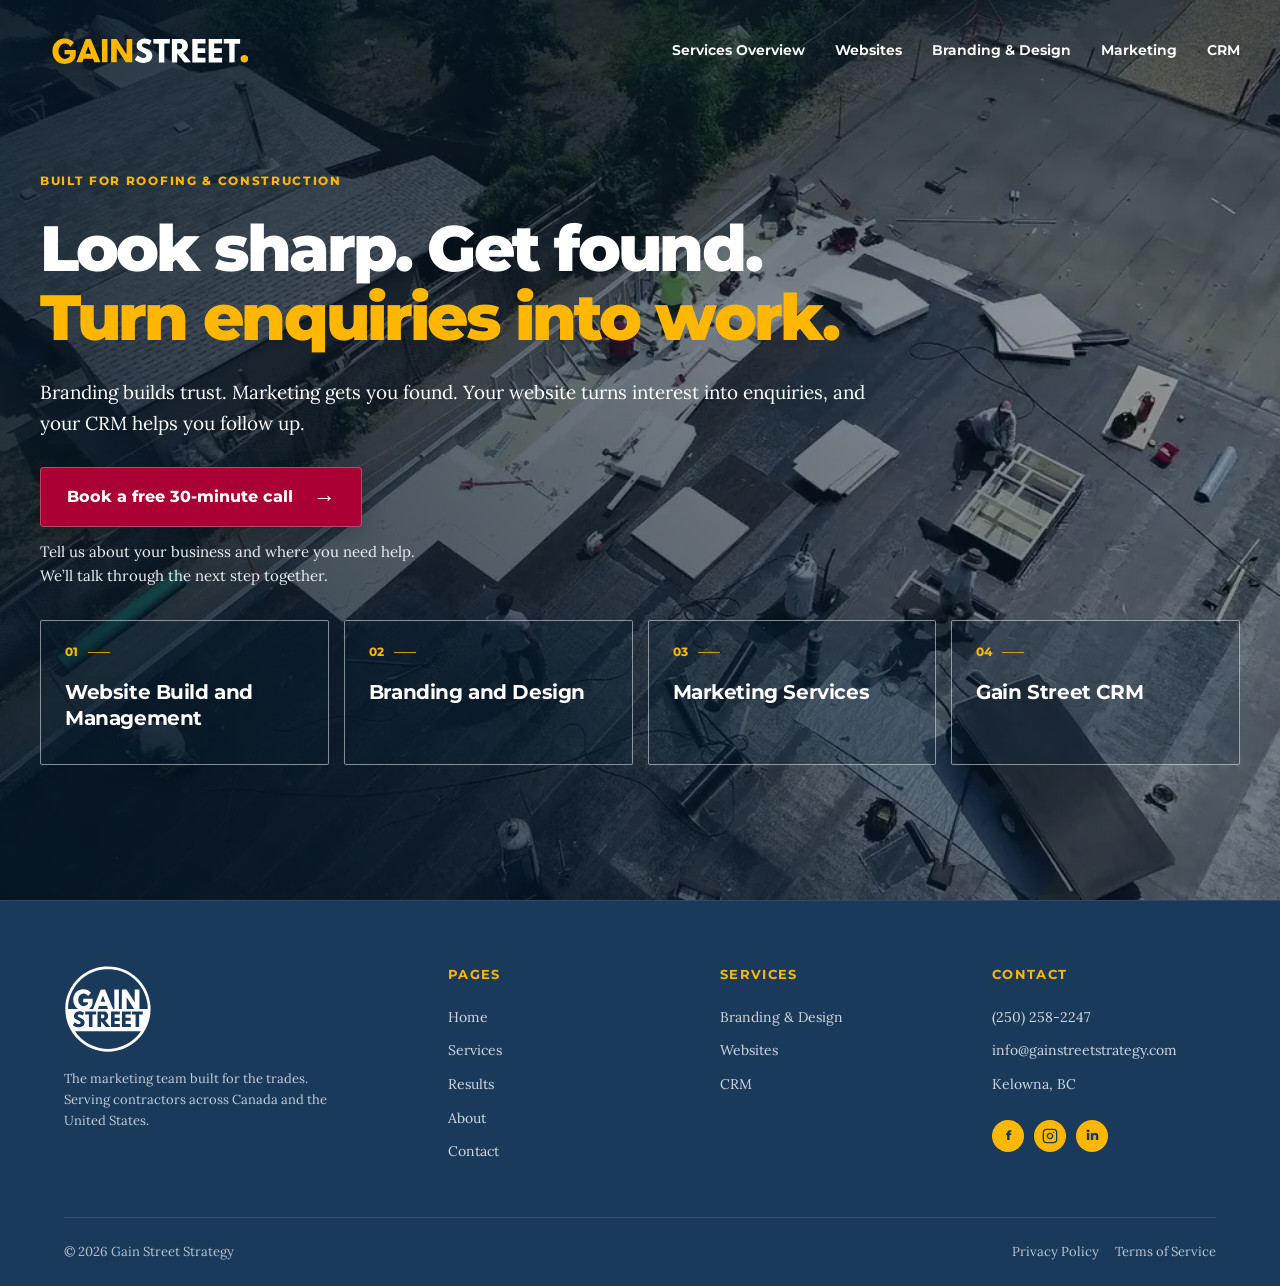
==== commit c2dd8be3: "Publish approved Gain Street website updates" ====
--- a/index.html
+++ b/index.html
@@ -6,7 +6,7 @@
 <title>Branding, Marketing, Websites & CRM — Gain Street Strategy</title>
 <meta name="description" content="Branding, marketing, websites, and CRM working together for roofing and construction businesses. Book a free 30-minute call to talk through your next step.">
 <link rel="icon" href="images/favicon.svg" type="image/svg+xml">
-<link rel="stylesheet" href="home.css">
+<link rel="stylesheet" href="home.css?v=20261029-home-call-1">
 <script src="home.js" defer>
 </script>
 <script src="hero-video.js" defer>
@@ -18,6 +18,7 @@
 <meta property="og:url" content="https://gainstreetstrategy.com/">
 <meta property="og:image" content="https://gainstreetstrategy.com/home-poster.webp">
 <meta name="twitter:card" content="summary_large_image">
+<link rel="stylesheet" href="site-footer.css">
 </head>
 <body class="home-page">
 <a class="skip-link" href="#main">Skip to content</a>
@@ -29,8 +30,9 @@
 <button class="menu-toggle" type="button" aria-expanded="false" aria-controls="main-nav">Menu <span aria-hidden="true">☰</span>
 </button>
 <nav id="main-nav" aria-label="Main navigation">
+<a href="services.html">Services Overview</a>
 <a href="websites.html">Websites</a>
-<a href="services.html#look-the-part">Branding & Design</a>
+<a href="branding.html">Branding & Design</a>
 <a href="services.html#get-found">Marketing</a>
 <a href="crm.html">CRM</a>
 </nav>
@@ -59,7 +61,7 @@
 <span class="service-number" aria-hidden="true">01</span>
 <h2 class="card-title" id="title-website">Website Build and Management</h2>
 </a>
-<a class="service-card service-nav-card" href="services.html#look-the-part" aria-labelledby="title-branding-design">
+<a class="service-card service-nav-card" href="branding.html" aria-labelledby="title-branding-design">
 <span class="service-number" aria-hidden="true">02</span>
 <h2 class="card-title" id="title-branding-design">Branding and Design</h2>
 </a>
@@ -79,5 +81,50 @@
 </div>
 </section>
 </main>
+<footer class="gss-footer" id="site-footer">
+  <div class="footer-container">
+    <div class="footer-grid">
+      <div>
+        <div class="footer-badge"><img src="images/gss-logo-round-white.svg" alt="Gain Street Strategy"></div>
+        <p class="footer-tagline">The marketing team built for the trades.<br>Serving contractors across Canada and the United States.</p>
+      </div>
+      <div>
+        <h5>Pages</h5>
+        <ul>
+          <li><a href="index.html">Home</a></li>
+          <li><a href="services.html">Services</a></li>
+          <li><a href="results.html">Results</a></li>
+          <li><a href="about.html">About</a></li>
+          <li><a href="contact.html">Contact</a></li>
+        </ul>
+      </div>
+      <div>
+        <h5><a href="services.html">Services</a></h5>
+        <ul>
+          <li><a href="branding.html">Branding &amp; Design</a></li>
+          <li><a href="websites.html">Websites</a></li>
+          <li><a href="crm.html">CRM</a></li>
+        </ul>
+      </div>
+      <div>
+        <h5>Contact</h5>
+        <ul>
+          <li><a href="tel:2502582247">(250) 258-2247</a></li>
+          <li><a href="mailto:info@gainstreetstrategy.com">info@gainstreetstrategy.com</a></li>
+          <li>Kelowna, BC</li>
+        </ul>
+        <div class="social-icons">
+          <a href="https://www.facebook.com/gainstreetstrategy/" target="_blank" rel="noopener" aria-label="Facebook">f</a>
+          <a href="https://www.instagram.com/gain.street/" target="_blank" rel="noopener" aria-label="Instagram"><svg aria-hidden="true" viewBox="0 0 24 24" width="16" height="16" fill="none" stroke="currentColor" stroke-width="2" stroke-linecap="round" stroke-linejoin="round"><rect x="2" y="2" width="20" height="20" rx="5" ry="5"/><path d="M16 11.37A4 4 0 1 1 12.63 8 4 4 0 0 1 16 11.37z"/><line x1="17.5" y1="6.5" x2="17.51" y2="6.5"/></svg></a>
+          <a href="https://www.linkedin.com/company/gain-street-strategy/" target="_blank" rel="noopener" aria-label="LinkedIn">in</a>
+        </div>
+      </div>
+    </div>
+    <div class="footer-bottom">
+      <div>© 2026 Gain Street Strategy</div>
+      <div class="footer-legal"><a href="https://www.gainstreet.ca/terms-of-service-and-privacy-agreement" target="_blank" rel="noopener">Privacy Policy</a><a href="https://www.gainstreet.ca/terms-of-service-and-privacy-agreement" target="_blank" rel="noopener">Terms of Service</a></div>
+    </div>
+  </div>
+</footer>
 </body>
 </html>
--- a/site-footer.css
+++ b/site-footer.css
@@ -0,0 +1,47 @@
+@font-face{
+  font-family:'GSS Footer Lora';src:url('home-lora.woff2?v=2') format('woff2');
+  font-style:normal;font-weight:400;font-display:swap;
+}
+@font-face{
+  font-family:'GSS Footer Montserrat';src:url('home-montserrat.woff2?v=2') format('woff2');
+  font-style:normal;font-weight:700 800;font-display:swap;
+}
+.gss-footer{
+  background:#1a3a5c;color:#fff;padding:64px 0 24px;
+  border-top:1px solid rgba(255,255,255,.08);
+  font:400 14px/1.55 'GSS Footer Lora',Georgia,serif;
+}
+.gss-footer .footer-container{max-width:1200px;margin:0 auto;padding:0 24px}
+.gss-footer .footer-grid{display:grid;grid-template-columns:1.5fr repeat(3,minmax(0,1fr));gap:48px;margin-bottom:48px}
+.gss-footer .footer-badge{display:block;width:88px;height:88px;margin-bottom:16px}
+.gss-footer .footer-badge img{display:block;width:100%;height:100%}
+.gss-footer .footer-tagline{max-width:280px;margin:0;color:#fff;opacity:.75;font:inherit;font-size:13px;line-height:1.6}
+.gss-footer h5{
+  margin:0 0 16px;color:#ffb703;
+  font:700 13px/1.5 'GSS Footer Montserrat',Arial,sans-serif;
+  letter-spacing:.1em;text-transform:uppercase;
+}
+.gss-footer ul{list-style:none;margin:0;padding:0}
+.gss-footer li{padding:6px 0;color:rgba(255,255,255,.8);overflow-wrap:anywhere}
+.gss-footer a{color:inherit;text-decoration:none}
+.gss-footer a:hover{color:#ffb703;text-decoration:underline;text-underline-offset:3px}
+.gss-footer a:focus-visible{outline:2px solid #ffb703;outline-offset:4px}
+.gss-footer .social-icons{display:flex;flex-wrap:wrap;gap:10px;margin-top:18px}
+.gss-footer .social-icons a{
+  display:flex;width:32px;height:32px;align-items:center;justify-content:center;
+  border-radius:50%;background:#ffb703;color:#1a3a5c;
+  font:800 13px/1 'GSS Footer Montserrat',Arial,sans-serif;
+}
+.gss-footer .social-icons a:hover{background:#fff;color:#1a3a5c;text-decoration:none}
+.gss-footer .footer-bottom{
+  display:flex;justify-content:space-between;flex-wrap:wrap;gap:12px;padding-top:24px;
+  border-top:1px solid rgba(255,255,255,.1);font-size:13px;color:rgba(255,255,255,.7);
+}
+.gss-footer .footer-legal{display:flex;flex-wrap:wrap;gap:8px 16px}
+@media(max-width:900px){
+  .gss-footer .footer-grid{grid-template-columns:repeat(2,minmax(0,1fr));gap:32px}
+}
+@media(max-width:480px){
+  .gss-footer{padding-top:44px}
+  .gss-footer .footer-grid{grid-template-columns:1fr;gap:26px;margin-bottom:32px}
+}
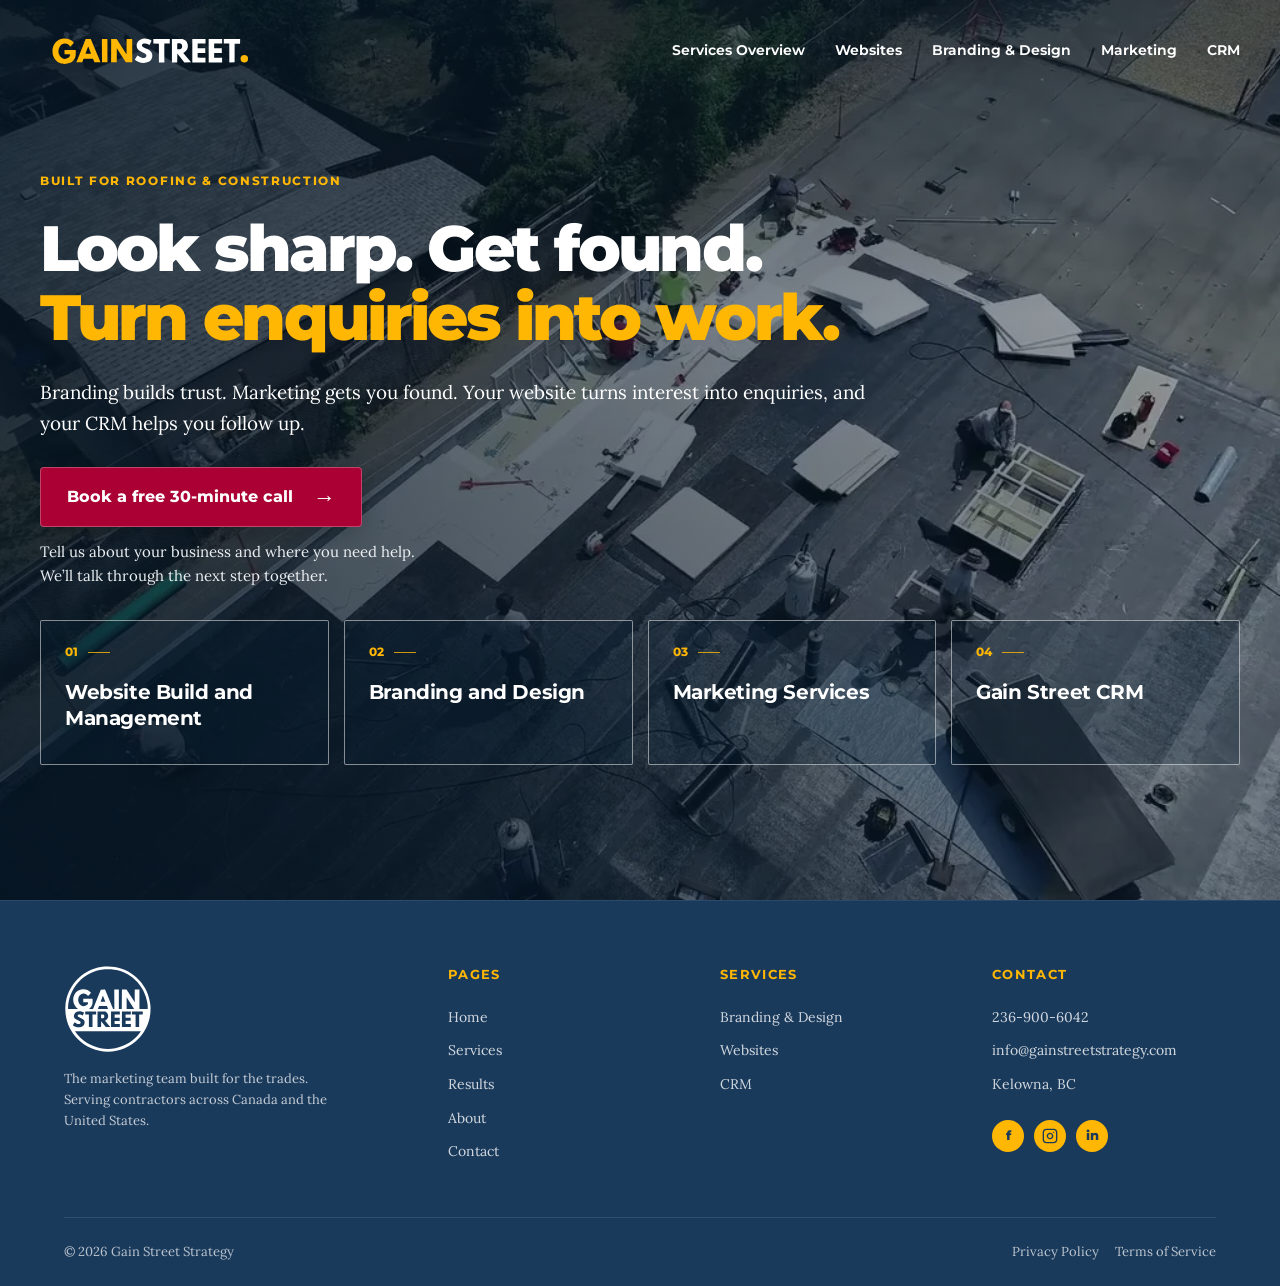
==== commit 9b0284e3: "Update Gain Street contact phone number" ====
--- a/index.html
+++ b/index.html
@@ -109,7 +109,7 @@
       <div>
         <h5>Contact</h5>
         <ul>
-          <li><a href="tel:2502582247">(250) 258-2247</a></li>
+          <li><a href="tel:+12369006042">236-900-6042</a></li>
           <li><a href="mailto:info@gainstreetstrategy.com">info@gainstreetstrategy.com</a></li>
           <li>Kelowna, BC</li>
         </ul>
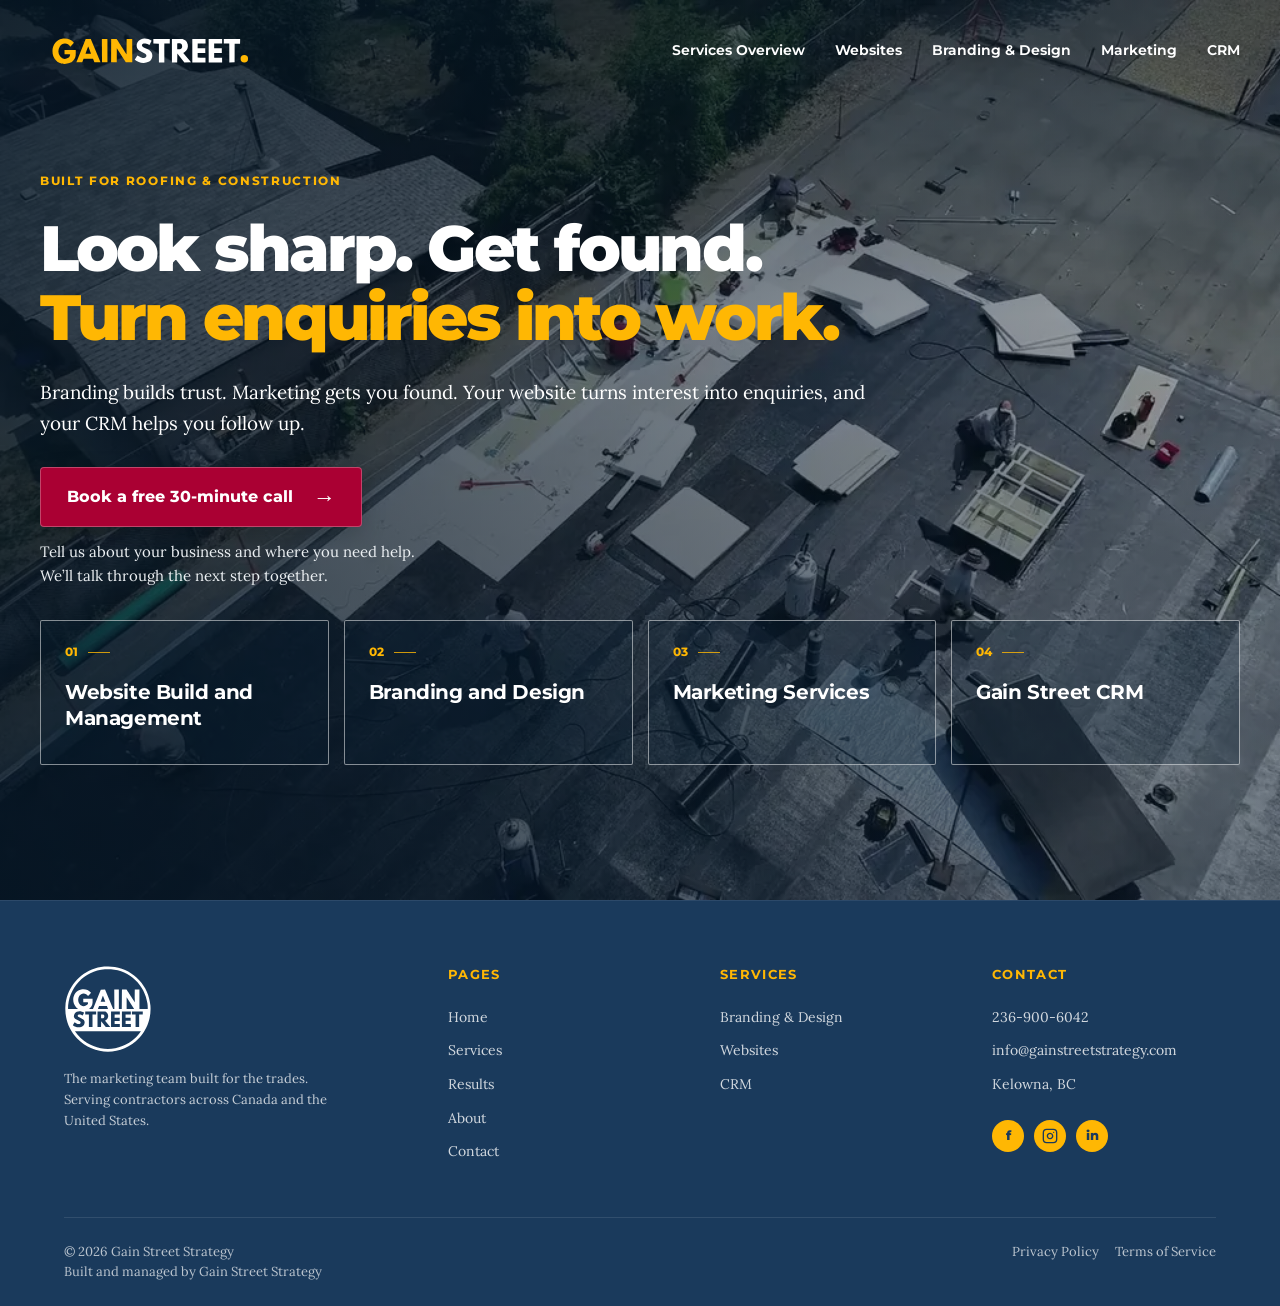
==== commit cfe36669: "Add requested Gain Street website footer attribution" ====
--- a/index.html
+++ b/index.html
@@ -121,7 +121,7 @@
       </div>
     </div>
     <div class="footer-bottom">
-      <div>© 2026 Gain Street Strategy</div>
+      <div>© 2026 Gain Street Strategy<br>Built and managed by Gain Street Strategy</div>
       <div class="footer-legal"><a href="https://www.gainstreet.ca/terms-of-service-and-privacy-agreement" target="_blank" rel="noopener">Privacy Policy</a><a href="https://www.gainstreet.ca/terms-of-service-and-privacy-agreement" target="_blank" rel="noopener">Terms of Service</a></div>
     </div>
   </div>
